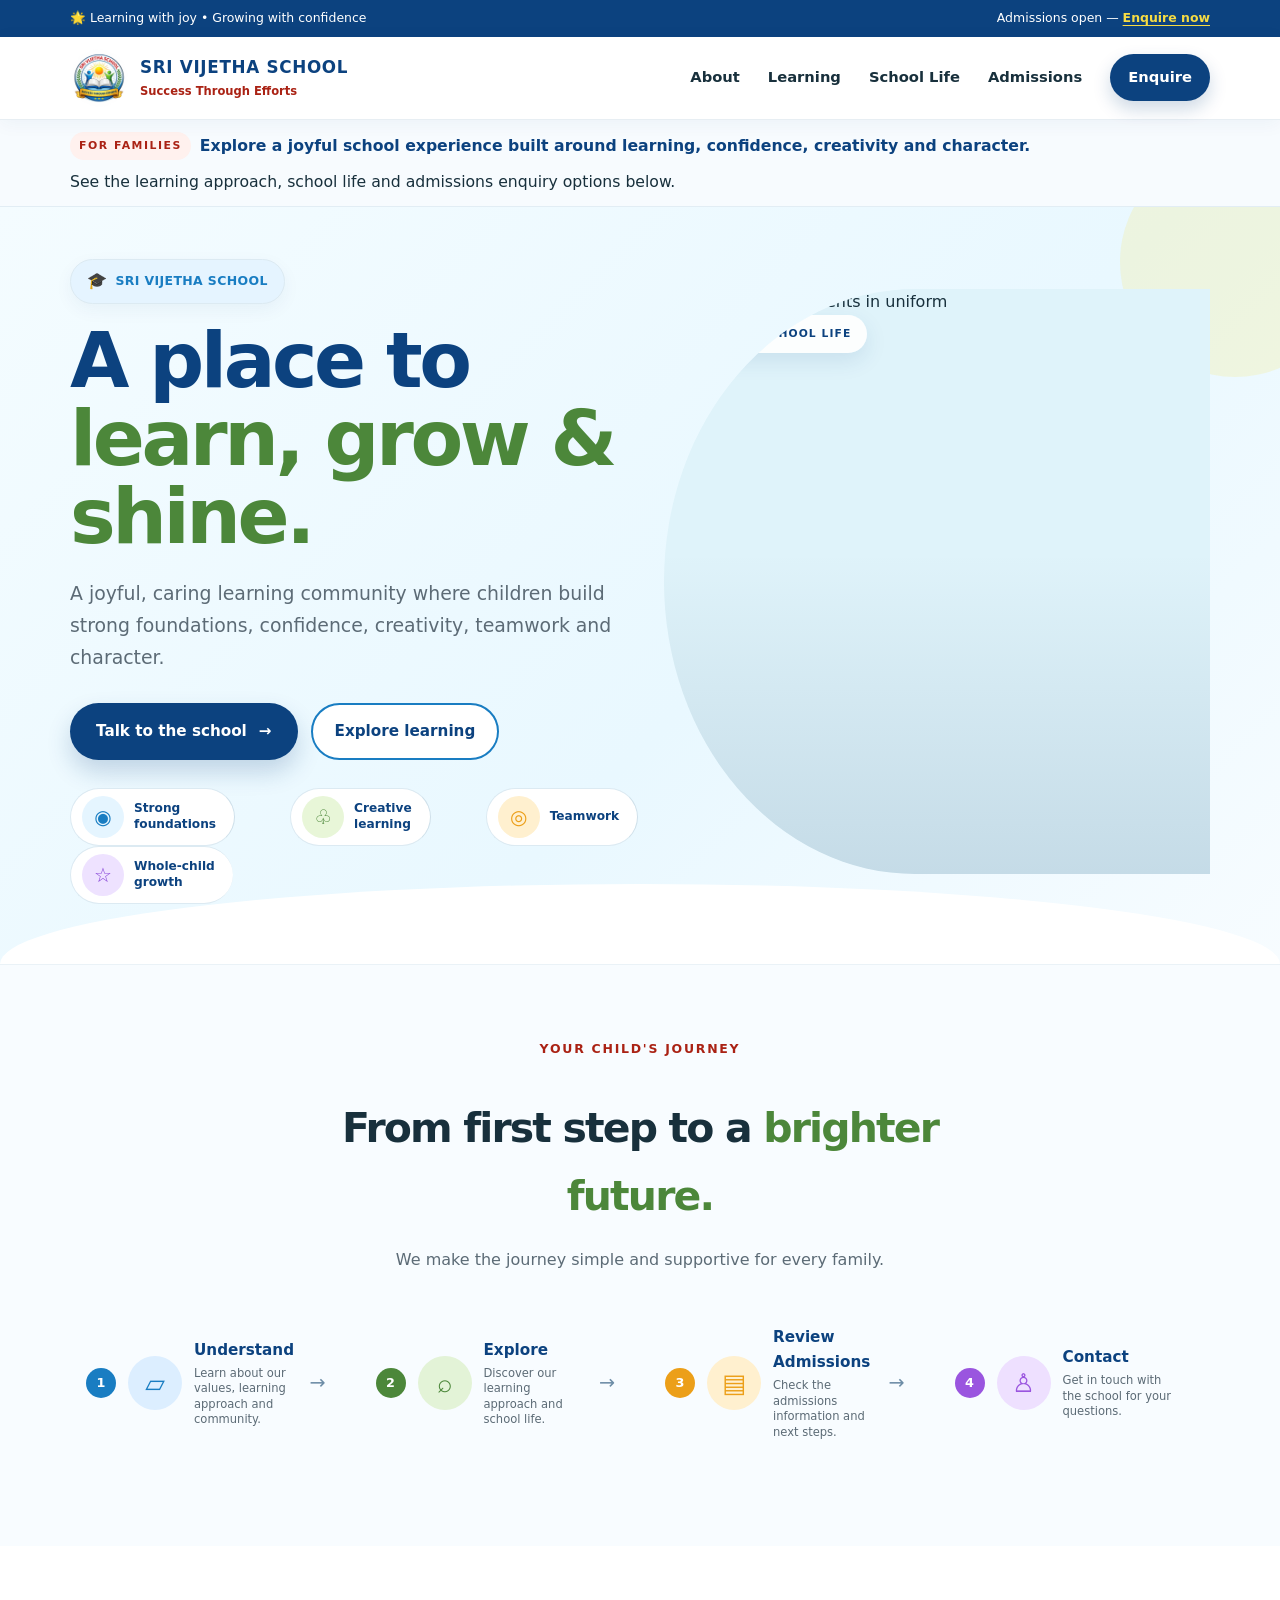
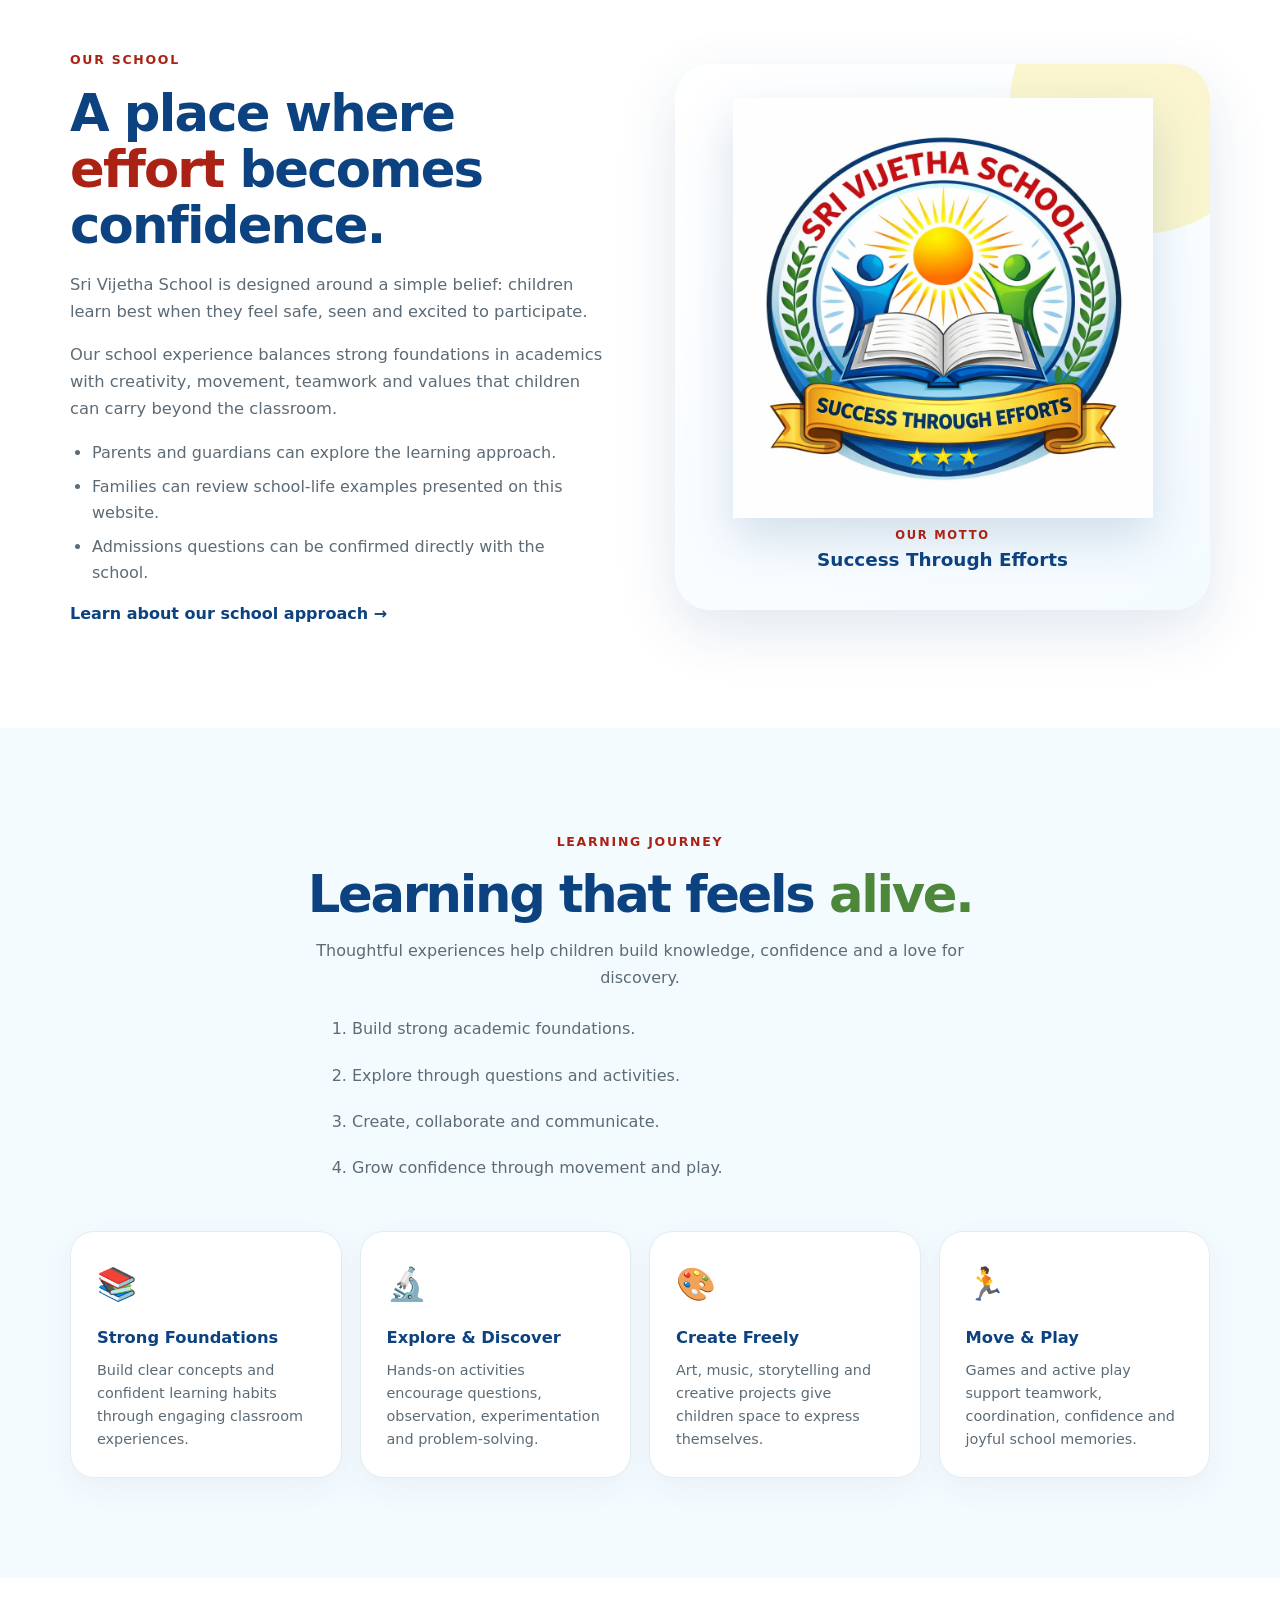
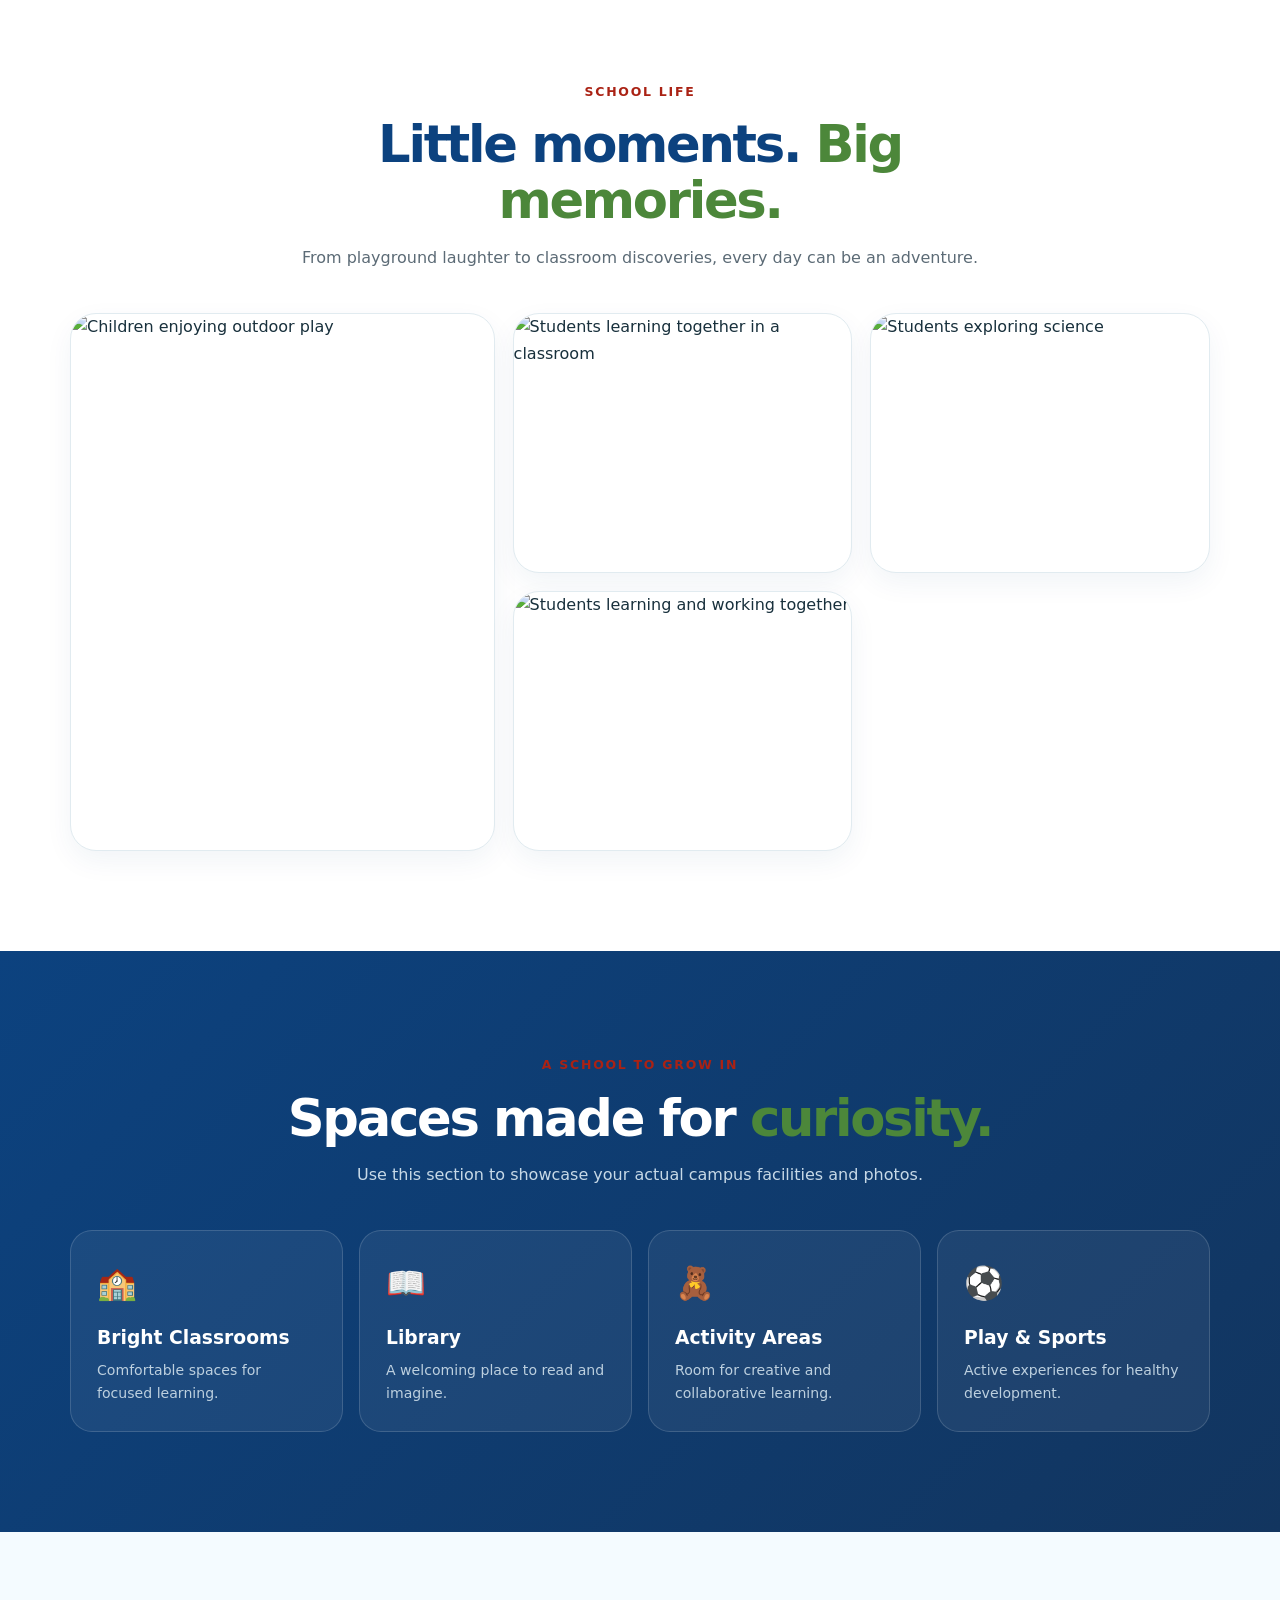
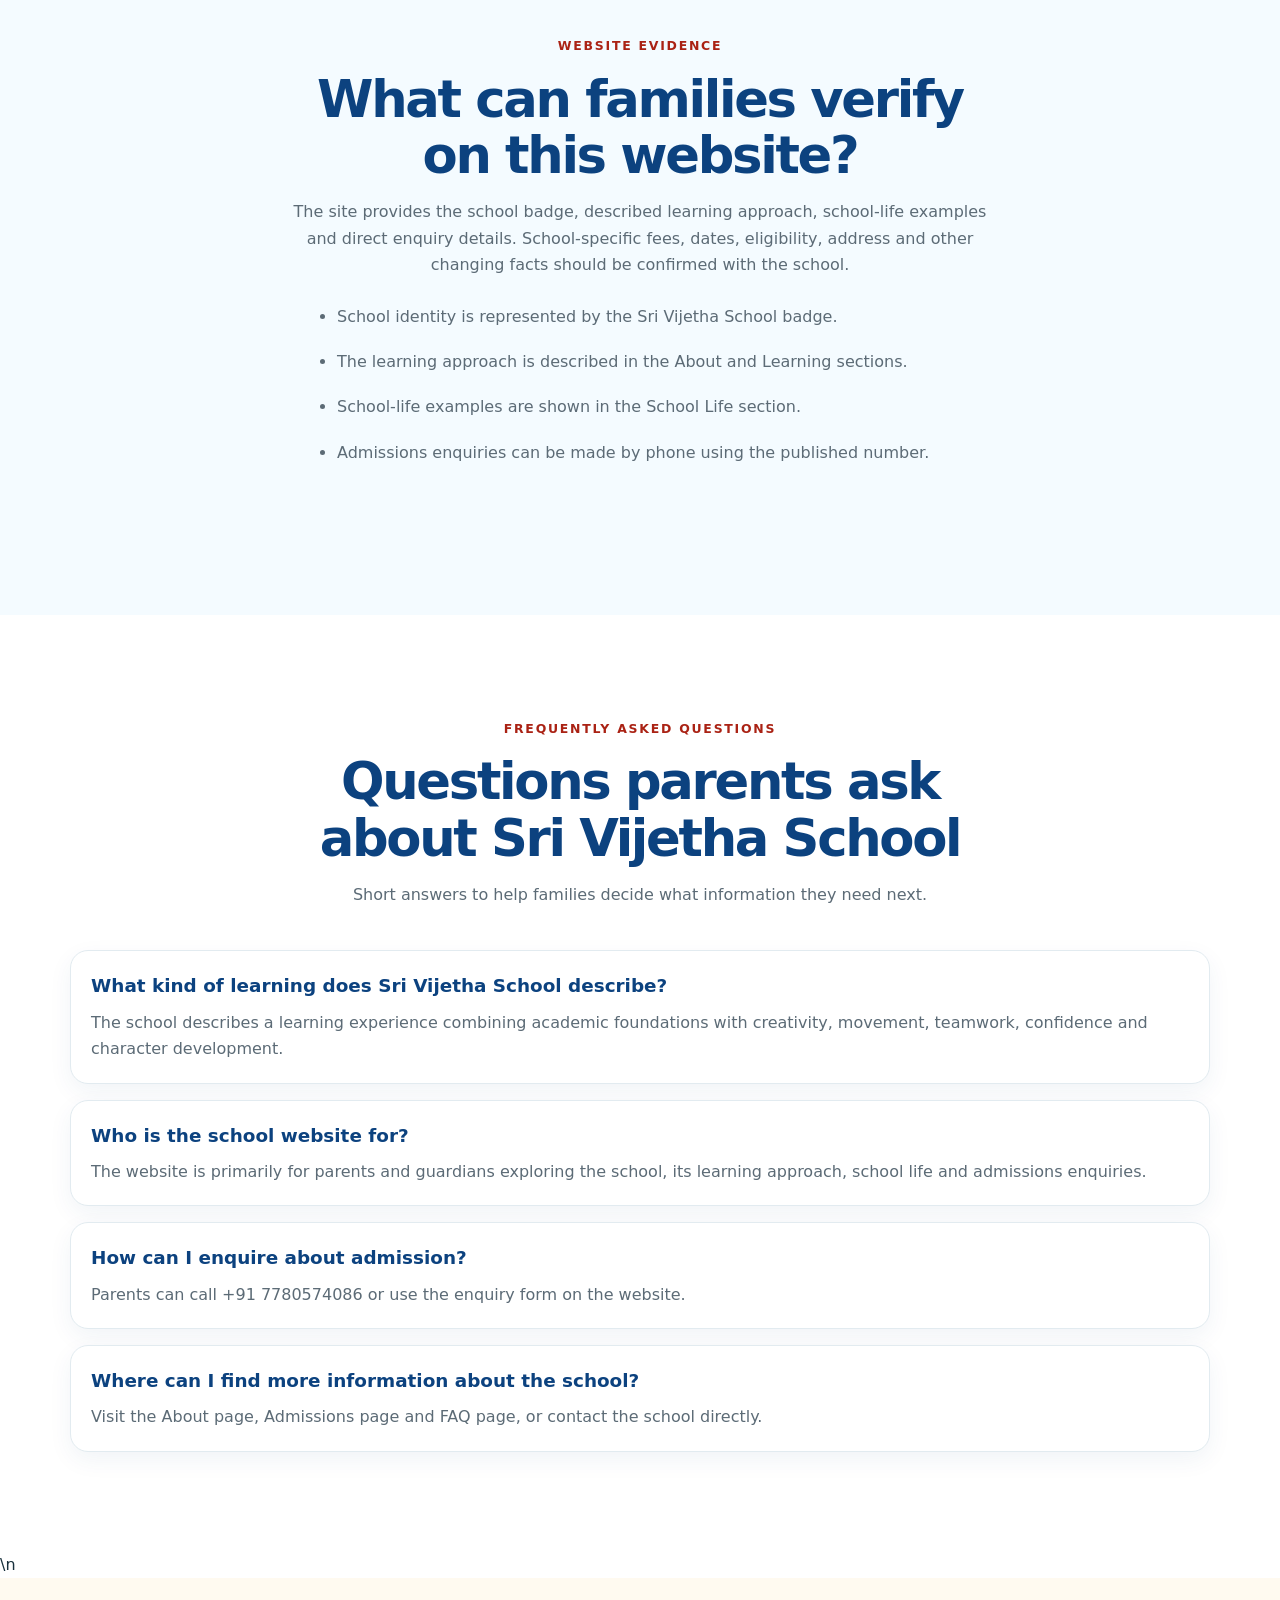
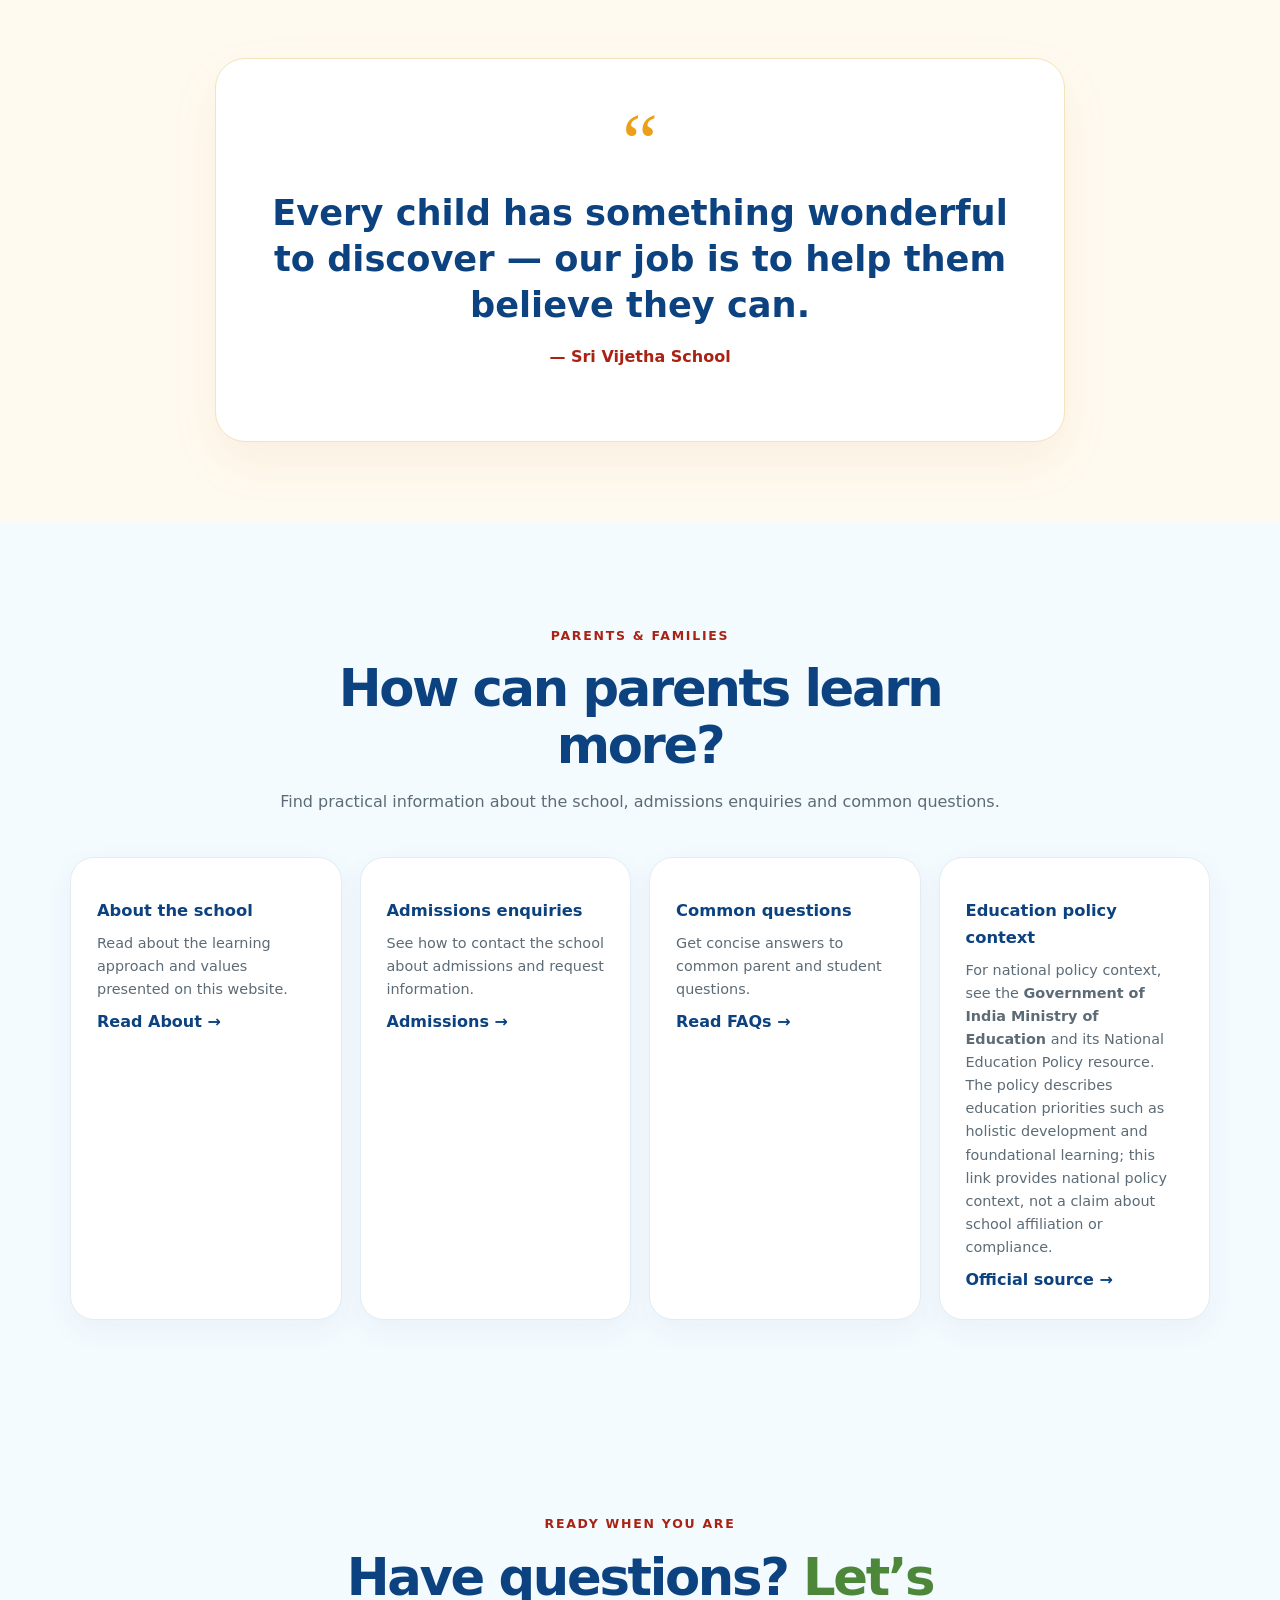
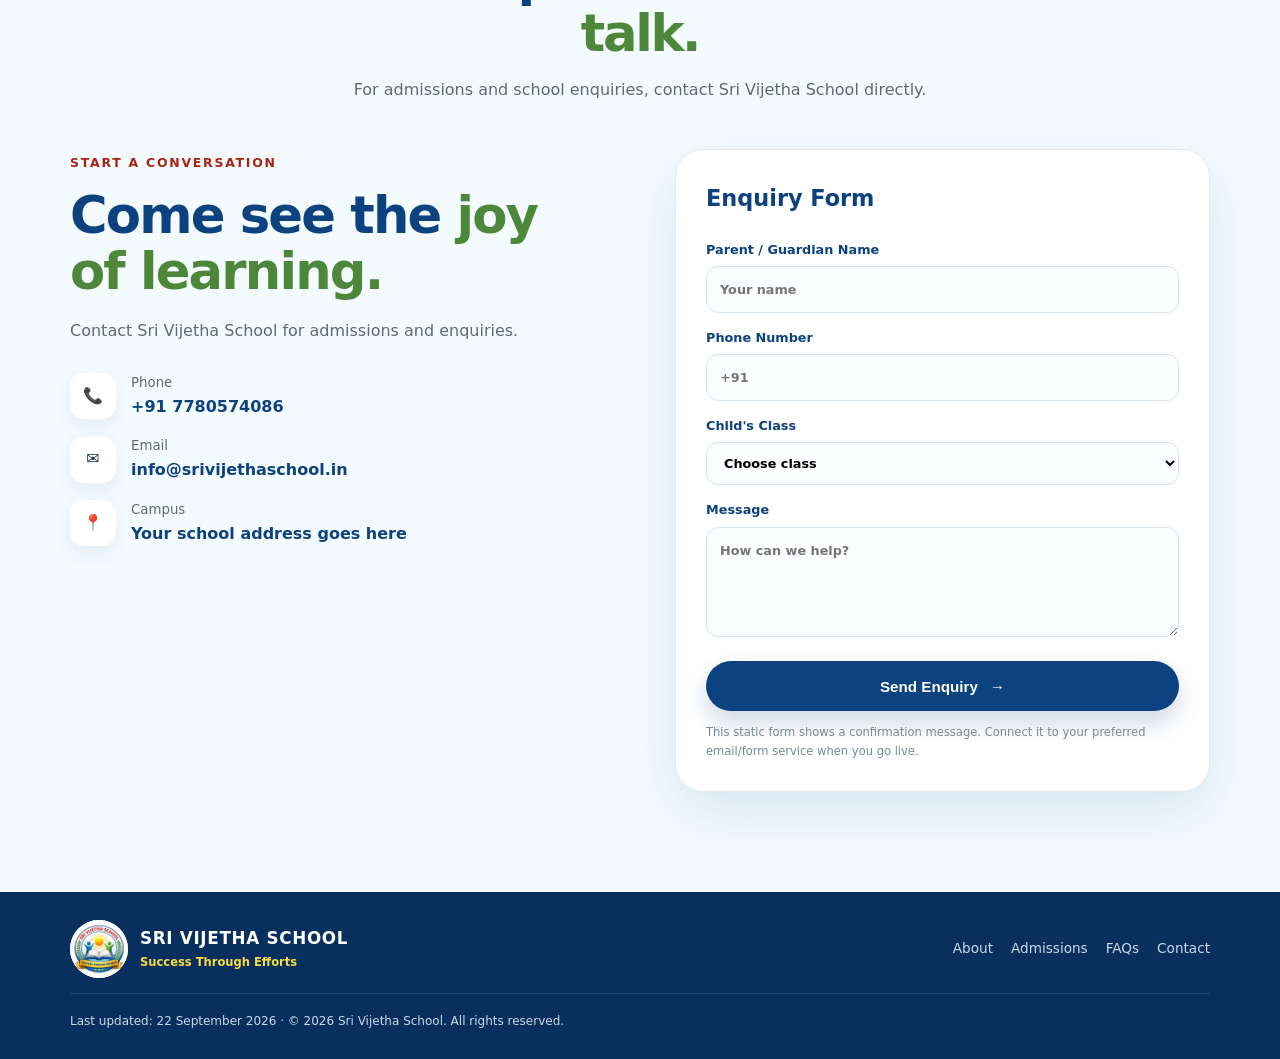
==== index.html @ faec0e06 "Replace generic stats with child journey section" ====
<!doctype html>
<html lang="en">
<head>
  <meta charset="utf-8">
  <meta name="viewport" content="width=device-width, initial-scale=1">
  <meta name="description" content="Sri Vijetha School offers joyful, caring and future-ready school education focused on learning, confidence, creativity and holistic child development.">
  <link rel="canonical" href="https://www.srivijethaschool.com/">
  <meta property="og:type" content="website">
  <meta property="og:title" content="Sri Vijetha School | School Education & Admissions">
  <meta property="og:description" content="Discover Sri Vijetha School, a learning community focused on academics, creativity, confidence, character and joyful school life.">
  <meta property="og:url" content="https://www.srivijethaschool.com/">
  <meta property="og:image" content="https://www.srivijethaschool.com/school-badge.jpg">
  <meta name="twitter:card" content="summary_large_image">
  <meta name="twitter:title" content="Sri Vijetha School | School Education & Admissions">
  <meta name="twitter:description" content="A joyful learning community focused on knowledge, confidence, creativity and holistic development.">
  <meta name="twitter:image" content="https://www.srivijethaschool.com/school-badge.jpg">
  <meta name="theme-color" content="#0c427f">
  <title>Sri Vijetha School | School Education & Admissions</title>
  <link rel="icon" href="school-badge.jpg">
  <link rel="stylesheet" href="style.css">
  <script type="application/ld+json">{"@context":"https://schema.org","@graph":[{"@type":"Organization","@id":"https://www.srivijethaschool.com/#organization","name":"Sri Vijetha School","url":"https://www.srivijethaschool.com/","logo":"https://www.srivijethaschool.com/school-badge.jpg","telephone":"+91 7780574086"},{"@type":"WebPage","@id":"https://www.srivijethaschool.com/#webpage","url":"https://www.srivijethaschool.com/","name":"Sri Vijetha School | School Education & Admissions","description":"Sri Vijetha School offers joyful, caring and future-ready school education focused on learning, confidence, creativity and holistic child development.","isPartOf":{"@id":"https://www.srivijethaschool.com/#website"},"about":{"@id":"https://www.srivijethaschool.com/#organization"},"publisher":{"@id":"https://www.srivijethaschool.com/#organization"}},{"@type":"WebSite","@id":"https://www.srivijethaschool.com/#website","url":"https://www.srivijethaschool.com/","name":"Sri Vijetha School","publisher":{"@id":"https://www.srivijethaschool.com/#organization"}},{"@type":"BreadcrumbList","itemListElement":[{"@type":"ListItem","position":1,"name":"Home","item":"https://www.srivijethaschool.com/"}]},{"@type":"FAQPage","mainEntity":[{"@type":"Question","name":"What kind of learning does Sri Vijetha School describe?","acceptedAnswer":{"@type":"Answer","text":"The school describes a learning experience combining academic foundations with creativity, movement, teamwork, confidence and character development."}},{"@type":"Question","name":"Who is the school website for?","acceptedAnswer":{"@type":"Answer","text":"The website is primarily for parents and guardians exploring the school, its learning approach, school life and admissions enquiries."}},{"@type":"Question","name":"How can I enquire about admission?","acceptedAnswer":{"@type":"Answer","text":"Parents can call +91 7780574086 or use the enquiry form on the website."}},{"@type":"Question","name":"Where can I find more information about the school?","acceptedAnswer":{"@type":"Answer","text":"Visit the About, Admissions and FAQ pages, or contact the school directly."}}]}]}</script>
</head>
<body>
  <div class="topbar">
    <div class="container topbar-inner">
      <span>🌟 Learning with joy • Growing with confidence</span>
      <span class="topbar-right">Admissions open — <a href="#contact">Enquire now</a></span>
    </div>
  </div>

  <header class="site-header">
    <div class="container nav-wrap">
      <a class="brand" href="/" aria-label="Sri Vijetha School home">
        <img src="school-badge.jpg" alt="Sri Vijetha School badge">
        <div>
          <strong>Sri Vijetha School</strong>
          <small>Success Through Efforts</small>
        </div>
      </a>
      <button class="menu-toggle" aria-label="Open menu" aria-expanded="false">☰</button>
      <nav class="nav" aria-label="Main navigation">
        <a href="#about">About</a>
        <a href="#learning">Learning</a>
        <a href="#life">School Life</a>
        <a href="admissions.html">Admissions</a>
        <a href="#contact" class="nav-cta">Enquire</a>
      </nav>
    </div>
  </header>

  <main id="home">
    <section class="answer-summary"><div class="container"><span class="summary-label">FOR FAMILIES</span><strong>Explore a joyful school experience built around learning, confidence, creativity and character.</strong><span> See the learning approach, school life and admissions enquiry options below.</span></div></section>
    <section class="hero">
      <div class="hero-sun"></div>
      <div class="container hero-grid">
        <div class="hero-copy reveal">
          <div class="eyebrow hero-eyebrow"><span>🎓</span> SRI VIJETHA SCHOOL</div>
          <h1>A place to <span>learn, grow & shine.</span></h1>
          <p class="hero-lead">A joyful, caring learning community where children build strong foundations, confidence, creativity, teamwork and character.</p>
          <div class="hero-actions">
            <a class="btn btn-primary" href="#contact">Talk to the school <span>→</span></a>
            <a class="btn btn-ghost" href="#learning">Explore learning</a>
          </div>
          <div class="hero-points hero-points-visual">
            <span><b>◉</b><small>Strong<br>foundations</small></span>
            <span><b>♧</b><small>Creative<br>learning</small></span>
            <span><b>◎</b><small>Teamwork</small></span>
            <span><b>☆</b><small>Whole-child<br>growth</small></span>
          </div>
        </div>
        <div class="hero-art photo-hero reveal delay-1" aria-label="Indian school students in uniform at school">
          <div class="hero-art-label">JOYFUL SCHOOL LIFE</div>
          <img class="hero-student-photo" src="https://upload.wikimedia.org/wikipedia/commons/1/13/Indian_school_boys_and_girl.jpg" alt="Indian school students in uniform">
          <div class="photo-overlay"></div>
          <div class="photo-caption"><strong>Learning together</strong><small>School life • Friendship • Confidence</small></div>
          <small class="hero-photo-credit">Photo: Seriousprof / Wikimedia Commons · CC BY-SA 4.0</small>
        </div>
      </div><div class="wave"></div>
    </section>

    <section class="journey-section"><div class="container">
      <div class="section-heading journey-heading"><span class="section-kicker">YOUR CHILD'S JOURNEY</span><h2>From first step to a <span>brighter future.</span></h2><p>We make the journey simple and supportive for every family.</p></div>
      <div class="journey-grid">
        <a class="journey-step" href="#about"><b>1</b><span class="journey-icon">▱</span><div><strong>Understand</strong><small>Learn about our values, learning approach and community.</small></div><span class="journey-arrow">→</span></a>
        <a class="journey-step" href="#learning"><b>2</b><span class="journey-icon">⌕</span><div><strong>Explore</strong><small>Discover our learning approach and school life.</small></div><span class="journey-arrow">→</span></a>
        <a class="journey-step" href="admissions.html"><b>3</b><span class="journey-icon">▤</span><div><strong>Review Admissions</strong><small>Check the admissions information and next steps.</small></div><span class="journey-arrow">→</span></a>
        <a class="journey-step" href="#contact"><b>4</b><span class="journey-icon">♙</span><div><strong>Contact</strong><small>Get in touch with the school for your questions.</small></div></a>
      </div>
    </div></section>

    <section id="about" class="section"><div class="container two-col">
      <div class="section-copy reveal"><span class="section-kicker">OUR SCHOOL</span><h2>A place where <em>effort</em> becomes confidence.</h2>
        <p>Sri Vijetha School is designed around a simple belief: children learn best when they feel safe, seen and excited to participate.</p>
        <p>Our school experience balances strong foundations in academics with creativity, movement, teamwork and values that children can carry beyond the classroom.</p><ul class="content-list"><li>Parents and guardians can explore the learning approach.</li><li>Families can review school-life examples presented on this website.</li><li>Admissions questions can be confirmed directly with the school.</li></ul>
        <a class="text-link" href="about.html">Learn about our school approach →</a>
      </div>
      <div class="badge-card reveal delay-1"><div class="badge-glow"></div><img src="school-badge.jpg" alt="Sri Vijetha School official badge"><div class="badge-caption"><span>Our motto</span><strong>Success Through Efforts</strong></div></div>
    </div></section>

    <section id="learning" class="section section-soft"><div class="container">
      <div class="section-heading reveal"><span class="section-kicker">LEARNING JOURNEY</span><h2>Learning that feels <span>alive.</span></h2><p>Thoughtful experiences help children build knowledge, confidence and a love for discovery.</p><ol class="steps"><li>Build strong academic foundations.</li><li>Explore through questions and activities.</li><li>Create, collaborate and communicate.</li><li>Grow confidence through movement and play.</li></ol></div>
      <div class="cards four">
        <article class="feature-card reveal"><div class="icon">📚</div><h3>Strong Foundations</h3><p>Build clear concepts and confident learning habits through engaging classroom experiences.</p></article>
        <article class="feature-card reveal delay-1"><div class="icon">🔬</div><h3>Explore & Discover</h3><p>Hands-on activities encourage questions, observation, experimentation and problem-solving.</p></article>
        <article class="feature-card reveal delay-2"><div class="icon">🎨</div><h3>Create Freely</h3><p>Art, music, storytelling and creative projects give children space to express themselves.</p></article>
        <article class="feature-card reveal delay-3"><div class="icon">🏃</div><h3>Move & Play</h3><p>Games and active play support teamwork, coordination, confidence and joyful school memories.</p></article>
      </div>
    </div></section>

    <section id="life" class="section"><div class="container">
      <div class="section-heading reveal"><span class="section-kicker">SCHOOL LIFE</span><h2>Little moments. <span>Big memories.</span></h2><p>From playground laughter to classroom discoveries, every day can be an adventure.</p></div>
      <div class="life-grid">
        <div class="life-card life-tall reveal"><img class="life-photo" src="https://images.unsplash.com/photo-1503454537195-1dcabb73ffb9?auto=format&fit=crop&w=1200&q=85" alt="Children enjoying outdoor play"><div><b>Happy playtime</b><small>Friendship • Movement • Fun</small></div></div>
        <div class="life-card reveal delay-1"><img class="life-photo" src="https://images.unsplash.com/photo-1509062522246-3755977927d7?auto=format&fit=crop&w=900&q=85" alt="Students learning together in a classroom"><div><b>Creative classrooms</b><small>Learning • Creativity • Imagination</small></div></div>
        <div class="life-card reveal delay-2"><img class="life-photo" src="https://images.unsplash.com/photo-1532094349884-543bc11b234d?auto=format&fit=crop&w=900&q=85" alt="Students exploring science"><div><b>Curious minds</b><small>Explore • Question • Discover</small></div></div>
        <div class="life-card reveal delay-3"><img class="life-photo" src="https://images.unsplash.com/photo-1529390079861-591de354faf5?auto=format&fit=crop&w=900&q=85" alt="Students learning and working together"><div><b>Growing together</b><small>Teamwork • Kindness • Confidence</small></div></div>
      </div>
    </div></section>

    <section id="facilities" class="section section-navy"><div class="container">
      <div class="section-heading light reveal"><span class="section-kicker">A SCHOOL TO GROW IN</span><h2>Spaces made for <span>curiosity.</span></h2><p>Use this section to showcase your actual campus facilities and photos.</p></div>
      <div class="facility-grid">
        <div class="facility"><span>🏫</span><h3>Bright Classrooms</h3><p>Comfortable spaces for focused learning.</p></div>
        <div class="facility"><span>📖</span><h3>Library</h3><p>A welcoming place to read and imagine.</p></div>
        <div class="facility"><span>🧸</span><h3>Activity Areas</h3><p>Room for creative and collaborative learning.</p></div>
        <div class="facility"><span>⚽</span><h3>Play & Sports</h3><p>Active experiences for healthy development.</p></div>
      </div>
    </div></section>

    <section class="section section-soft"><div class="container"><div class="section-heading"><span class="section-kicker">WEBSITE EVIDENCE</span><h2>What can families verify on this website?</h2><p>The site provides the school badge, described learning approach, school-life examples and direct enquiry details. School-specific fees, dates, eligibility, address and other changing facts should be confirmed with the school.</p><ul class="evidence-list"><li>School identity is represented by the Sri Vijetha School badge.</li><li>The learning approach is described in the About and Learning sections.</li><li>School-life examples are shown in the School Life section.</li><li>Admissions enquiries can be made by phone using the published number.</li></ul></div></div></section>

    <section id="faq" class="section"><div class="container"><div class="section-heading"><span class="section-kicker">FREQUENTLY ASKED QUESTIONS</span><h2>Questions parents ask about Sri Vijetha School</h2><p>Short answers to help families decide what information they need next.</p></div><div class="faq-list"><article><h3>What kind of learning does Sri Vijetha School describe?</h3><p>The school describes a learning experience combining academic foundations with creativity, movement, teamwork, confidence and character development.</p></article><article><h3>Who is the school website for?</h3><p>The website is primarily for parents and guardians exploring the school, its learning approach, school life and admissions enquiries.</p></article><article><h3>How can I enquire about admission?</h3><p>Parents can call <a href="tel:+917780574086">+91 7780574086</a> or use the enquiry form on the website.</p></article><article><h3>Where can I find more information about the school?</h3><p>Visit the <a href="about.html">About page</a>, <a href="admissions.html">Admissions page</a> and <a href="faq.html">FAQ page</a>, or contact the school directly.</p></article></div></div></section>\n    <section class="section quote-section"><div class="container quote-card reveal"><div class="quote-mark">“</div><blockquote>Every child has something wonderful to discover — our job is to help them believe they can.</blockquote><p>— Sri Vijetha School</p></div></section>

    <section class="section section-soft"><div class="container"><div class="section-heading"><span class="section-kicker">PARENTS & FAMILIES</span><h2>How can parents learn more?</h2><p>Find practical information about the school, admissions enquiries and common questions.</p></div><div class="cards four"><article class="feature-card"><h3>About the school</h3><p>Read about the learning approach and values presented on this website.</p><a class="text-link" href="about.html">Read About →</a></article><article class="feature-card"><h3>Admissions enquiries</h3><p>See how to contact the school about admissions and request information.</p><a class="text-link" href="admissions.html">Admissions →</a></article><article class="feature-card"><h3>Common questions</h3><p>Get concise answers to common parent and student questions.</p><a class="text-link" href="faq.html">Read FAQs →</a></article><article class="feature-card"><h3>Education policy context</h3><p>For national policy context, see the <strong>Government of India Ministry of Education</strong> and its National Education Policy resource. The policy describes education priorities such as holistic development and foundational learning; this link provides national policy context, not a claim about school affiliation or compliance.</p><a class="text-link" href="https://www.education.gov.in/national-education-policy" rel="noopener noreferrer">Official source →</a></article></div></div></section>

    <section id="contact" class="section contact-section"><div class="container"><div class="section-heading contact-heading"><span class="section-kicker">READY WHEN YOU ARE</span><h2>Have questions? <span>Let’s talk.</span></h2><p>For admissions and school enquiries, contact Sri Vijetha School directly.</p></div></div><div class="container contact-grid">
      <div class="contact-copy reveal"><span class="section-kicker">START A CONVERSATION</span><h2>Come see the <span>joy of learning.</span></h2>
        <p>Contact Sri Vijetha School for admissions and enquiries.</p>
        <div class="contact-list">
          <div><span>📞</span><div><small>Phone</small><b><a href="tel:+917780574086">+91 7780574086</a></b></div></div>
          <div><span>✉️</span><div><small>Email</small><b>info@srivijethaschool.in</b></div></div>
          <div><span>📍</span><div><small>Campus</small><b>Your school address goes here</b></div></div>
        </div>
      </div>
      <form class="enquiry-form" onsubmit="return submitEnquiry(event)" aria-label="School enquiry form">
        <h3>Enquiry Form</h3>
        <label>Parent / Guardian Name<input required name="name" placeholder="Your name"></label>
        <label>Phone Number<input required name="phone" type="tel" placeholder="+91"></label>
        <label>Child's Class<select name="class"><option>Choose class</option><option>Pre-Primary</option><option>Primary</option><option>Middle School</option><option>High School</option></select></label>
        <label>Message<textarea name="message" rows="4" placeholder="How can we help?"></textarea></label>
        <button class="btn btn-primary" type="submit">Send Enquiry <span>→</span></button>
        <p class="form-note" id="form-note">This static form shows a confirmation message. Connect it to your preferred email/form service when you go live.</p>
      </form>
    </div></section>
  </main>

  <footer><div class="container footer-grid">
    <div class="brand footer-brand"><img src="school-badge.jpg" alt=""><div><strong>Sri Vijetha School</strong><small>Success Through Efforts</small></div></div>
    <div class="footer-links"><a href="about.html">About</a><a href="admissions.html">Admissions</a><a href="faq.html">FAQs</a><a href="#contact">Contact</a></div>
    <p>Last updated: 22 September 2026 · © <span id="year"></span> Sri Vijetha School. All rights reserved.</p>
  </div></footer>
  <script src="script.js"></script>
</body>
</html>
---- style.css ----
:root{
  --blue:#0c427f; --blue2:#197dc2; --deep:#18303c; --red:#aa2214;
  --green:#4c873a; --yellow:#f7dc43; --gold:#ec9f19; --cream:#fffaf0;
  --sky:#eaf8ff; --white:#fff; --muted:#5c6b76; --shadow:0 20px 60px rgba(12,66,127,.12);
  --radius:26px;
}
*{box-sizing:border-box}html{scroll-behavior:smooth}body{margin:0;font-family:Inter,ui-sans-serif,system-ui,-apple-system,BlinkMacSystemFont,"Segoe UI",sans-serif;color:var(--deep);background:#fff;line-height:1.65}a{color:inherit;text-decoration:none}.container{width:min(1140px,92%);margin:auto}
.topbar{background:var(--blue);color:#fff;font-size:.82rem}.topbar-inner{display:flex;justify-content:space-between;padding:8px 0}.topbar a{color:var(--yellow);font-weight:800}
.site-header{position:sticky;top:0;z-index:20;background:rgba(255,255,255,.94);backdrop-filter:blur(12px);border-bottom:1px solid #e7eef3}.nav-wrap{display:flex;align-items:center;justify-content:space-between;min-height:82px}.brand{display:flex;align-items:center;gap:12px}.brand img{width:58px;height:58px;object-fit:contain;border-radius:50%;background:#fff}.brand strong{display:block;font-size:1.05rem;color:var(--blue);text-transform:uppercase;letter-spacing:.04em}.brand small{display:block;color:var(--red);font-weight:800;font-size:.72rem}.nav{display:flex;align-items:center;gap:28px;font-weight:700;font-size:.92rem}.nav a:hover{color:var(--blue2)}.nav-cta{background:var(--blue);color:#fff!important;padding:11px 18px;border-radius:999px;box-shadow:0 8px 18px rgba(12,66,127,.2)}.menu-toggle{display:none;border:0;background:transparent;font-size:1.8rem;color:var(--blue)}
.hero{position:relative;overflow:hidden;background:linear-gradient(180deg,#f7fdff 0%,#e8f7ff 80%,#fff 100%);padding:74px 0 0}.hero-grid{display:grid;grid-template-columns:1fr 1fr;gap:40px;align-items:center;min-height:590px}.eyebrow,.section-kicker{font-size:.78rem;font-weight:900;letter-spacing:.14em;color:var(--red)}h1{font-size:clamp(2.65rem,5vw,4.8rem);line-height:1.02;margin:14px 0 20px;letter-spacing:-.045em;color:var(--blue)}h1 span,h2 span{color:var(--green)}.hero-copy>p{font-size:1.1rem;max-width:580px;color:var(--muted)}.hero-actions{display:flex;gap:13px;flex-wrap:wrap;margin:28px 0}.btn{display:inline-flex;align-items:center;justify-content:center;gap:12px;border:0;padding:14px 22px;border-radius:999px;font-weight:900;cursor:pointer;font-size:.95rem}.btn-primary{background:var(--gold);color:#163448;box-shadow:0 12px 24px rgba(236,159,25,.25)}.btn-primary:hover{transform:translateY(-2px)}.btn-ghost{border:2px solid #bcd3e1;color:var(--blue);background:#fff}.hero-points{display:flex;gap:18px;flex-wrap:wrap;font-size:.82rem;font-weight:800;color:var(--blue)}.hero-points span{display:inline-flex;gap:5px}
.hero-art{position:relative;height:540px;border-radius:42px;background:linear-gradient(180deg,#bcecff 0%,#eafff5 62%,#77b955 62%,#4d873a 100%);box-shadow:var(--shadow);overflow:hidden}.hero-sun{position:absolute;width:230px;height:230px;border-radius:50%;background:rgba(247,220,67,.16);right:-70px;top:-60px}.cloud{position:absolute;background:#fff;border-radius:999px;opacity:.9}.cloud:before,.cloud:after{content:"";position:absolute;background:#fff;border-radius:50%}.cloud-a{width:110px;height:28px;left:30px;top:60px}.cloud-a:before{width:44px;height:44px;left:15px;top:-20px}.cloud-a:after{width:52px;height:52px;right:12px;top:-28px}.cloud-b{width:95px;height:24px;right:25px;top:130px}.cloud-b:before{width:40px;height:40px;left:12px;top:-20px}.cloud-b:after{width:44px;height:44px;right:8px;top:-25px}.school-building{position:absolute;left:18%;right:18%;bottom:120px;height:230px}.school-roof{height:0;border-left:190px solid transparent;border-right:190px solid transparent;border-bottom:80px solid var(--red);filter:drop-shadow(0 8px 0 rgba(12,66,127,.12))}.school-front{height:150px;background:#fff7df;border:6px solid #d88a1a;border-top:0;border-radius:0 0 18px 18px;position:relative;padding:16px}.school-sign{background:var(--blue);color:#fff;text-align:center;padding:8px;border-radius:9px;font-weight:1000;font-size:.85rem;letter-spacing:.12em}.windows{display:flex;gap:18px;justify-content:center;margin-top:20px}.windows i{width:42px;height:48px;background:#9eddf5;border:5px solid var(--blue);border-radius:7px}.door{position:absolute;bottom:0;left:calc(50% - 26px);width:52px;height:75px;background:var(--blue);border-radius:22px 22px 0 0}.grass{position:absolute;bottom:0;left:0;right:0;height:105px;background:repeating-linear-gradient(80deg,transparent 0 14px,rgba(255,255,255,.08) 15px 17px)}
.tree{position:absolute;bottom:92px;width:72px;height:120px}.tree:before{content:"";position:absolute;bottom:0;left:31px;width:13px;height:60px;background:#754b2c;border-radius:8px}.tree:after{content:"";position:absolute;left:4px;top:0;width:65px;height:70px;border-radius:50%;background:var(--green);box-shadow:25px 18px 0 #65a747,-14px 20px 0 #397b3d}.tree-a{left:5%}.tree-b{right:5%;transform:scale(.9)}
.kid{position:absolute;bottom:76px;width:80px;height:170px;animation:bob 2.7s ease-in-out infinite}.kid .head{position:absolute;left:23px;top:0;width:44px;height:44px;border-radius:50%;background:#b96d45;border:3px solid rgba(0,0,0,.08)}.kid .body{position:absolute;left:17px;top:43px;width:56px;height:72px;border-radius:22px 22px 14px 14px}.kid .arm{position:absolute;top:49px;width:15px;height:64px;border-radius:12px;background:#b96d45;transform-origin:top}.kid .a1{left:7px;transform:rotate(34deg)}.kid .a2{right:7px;transform:rotate(-50deg)}.kid .leg{position:absolute;top:106px;width:15px;height:64px;background:#244b70;border-radius:10px}.kid .l1{left:23px;transform:rotate(8deg)}.kid .l2{right:23px;transform:rotate(-8deg)}.kid-blue{left:24%;animation-delay:.2s}.kid-blue .body{background:#197dc2}.kid-green{left:48%;animation-delay:.8s}.kid-green .body{background:#55a938}.kid-yellow{right:17%;animation-delay:1.3s}.kid-yellow .body{background:#f0aa1d}.ball{position:absolute;bottom:90px;left:44%;font-size:2.1rem;animation:ball 4s ease-in-out infinite}
.wave{height:80px;background:#fff;border-radius:50% 50% 0 0/100% 100% 0 0;margin-top:-20px;position:relative;z-index:2}
.trust-strip{background:#fff;border-bottom:1px solid #e8eef2}.stats{display:grid;grid-template-columns:repeat(4,1fr);padding:26px 0}.stats div{display:flex;flex-direction:column;align-items:center;text-align:center;border-right:1px solid #e2e9ee}.stats div:last-child{border:0}.stats strong{font-size:2rem;color:var(--blue);line-height:1}.stats span{font-size:.78rem;color:var(--muted);font-weight:800;margin-top:6px}
.section{padding:100px 0}.section-soft{background:#f4fbff}.section-navy{background:linear-gradient(135deg,#0c427f,#12355f);color:#fff}.two-col{display:grid;grid-template-columns:1fr 1fr;gap:70px;align-items:center}.section h2{font-size:clamp(2.2rem,4vw,3.4rem);line-height:1.1;margin:12px 0 18px;color:var(--blue);letter-spacing:-.035em}.section-copy p{color:var(--muted);font-size:1.02rem}.section-copy em{color:var(--red);font-style:normal}.text-link{color:var(--blue);font-weight:900;display:inline-block;margin-top:8px}.badge-card{position:relative;background:linear-gradient(145deg,#fff,#f4fbff);border-radius:36px;padding:34px;box-shadow:var(--shadow);text-align:center;overflow:hidden}.badge-card img{position:relative;z-index:2;width:min(100%,420px);display:block;margin:auto;filter:drop-shadow(0 20px 24px rgba(12,66,127,.16))}.badge-glow{position:absolute;width:260px;height:260px;border-radius:50%;background:rgba(247,220,67,.26);top:-90px;right:-60px}.badge-caption{position:relative;z-index:2;margin-top:8px}.badge-caption span{display:block;font-size:.72rem;text-transform:uppercase;letter-spacing:.15em;color:var(--red);font-weight:900}.badge-caption strong{font-size:1.15rem;color:var(--blue)}
.section-heading{text-align:center;max-width:720px;margin:0 auto 42px}.section-heading h2{margin-bottom:12px}.section-heading p{color:var(--muted)}.cards{display:grid;gap:18px}.cards.four{grid-template-columns:repeat(4,1fr)}.feature-card{background:#fff;border:1px solid #e2edf3;border-radius:24px;padding:26px;box-shadow:0 10px 30px rgba(12,66,127,.05);transition:.25s}.feature-card:hover{transform:translateY(-7px);box-shadow:var(--shadow)}.feature-card .icon{font-size:2rem}.feature-card h3{margin:14px 0 7px;color:var(--blue)}.feature-card p{margin:0;color:var(--muted);font-size:.9rem}
.life-grid{display:grid;grid-template-columns:1.25fr 1fr 1fr;grid-template-rows:260px 260px;gap:18px}.life-card{background:#fff;border:1px solid #e1ebf0;border-radius:26px;overflow:hidden;box-shadow:0 10px 28px rgba(12,66,127,.06);transition:.25s}.life-card:hover{transform:translateY(-5px)}.life-tall{grid-row:span 2}.life-illustration{height:185px;position:relative;overflow:hidden;display:flex;align-items:center;justify-content:center;font-size:3rem}.life-tall .life-illustration{height:405px}.life-photo{width:100%;height:100%;object-fit:cover;display:block;transition:transform .5s ease}.life-card:hover .life-photo{transform:scale(1.04)}.life-card>div:last-child{padding:15px 18px}.life-card b{display:block;color:var(--blue)}.life-card small{color:var(--muted)}.playground{background:linear-gradient(#bfeeff 0 58%,#76b84c 58%)}.playground .sun{position:absolute;top:20px;right:30px;font-size:3rem;color:#f4bf21}.slide{position:absolute;width:120px;height:18px;background:var(--red);right:18%;bottom:72px;transform:rotate(58deg);border-radius:20px}.swing{position:absolute;width:100px;height:75px;border:5px solid var(--blue);border-bottom:0;bottom:45px;left:15%}.kid-mini{position:absolute;bottom:28px;font-size:4rem}.k1{left:35%}.k2{right:12%}.art-room{background:#fff4cc}.science-room{background:#e5f6ff}.friends{background:#eff8e8;gap:5px}.friends span{font-size:4rem}
.light h2{color:#fff}.light p{color:#c7d9e7}.facility-grid{display:grid;grid-template-columns:repeat(4,1fr);gap:16px}.facility{padding:26px;border:1px solid rgba(255,255,255,.15);border-radius:22px;background:rgba(255,255,255,.06)}.facility span{font-size:2rem}.facility h3{margin:13px 0 5px}.facility p{margin:0;color:#bdd0df;font-size:.88rem}
.quote-section{padding-top:80px;padding-bottom:80px;background:#fffaf0}.quote-card{max-width:850px;text-align:center;background:#fff;border:1px solid #f2e4bd;border-radius:30px;padding:55px 45px;box-shadow:0 20px 50px rgba(180,120,30,.08)}.quote-mark{font-family:Georgia;font-size:5rem;line-height:.7;color:var(--gold)}blockquote{margin:20px 0 12px;font-size:clamp(1.4rem,3vw,2.2rem);line-height:1.3;color:var(--blue);font-weight:800}.quote-card p{color:var(--red);font-weight:900}
.contact-section{background:#f4fbff}.contact-grid{display:grid;grid-template-columns:1fr 1fr;gap:70px;align-items:start}.contact-copy h2{color:var(--blue)}.contact-copy>p{color:var(--muted)}.contact-list{display:grid;gap:15px;margin-top:28px}.contact-list>div{display:flex;align-items:center;gap:15px}.contact-list>div>span{width:46px;height:46px;display:grid;place-items:center;background:#fff;border-radius:14px;box-shadow:0 8px 20px rgba(12,66,127,.08)}.contact-list small{display:block;color:var(--muted)}.contact-list b{color:var(--blue)}.enquiry-form{background:#fff;border:1px solid #dfebf1;border-radius:28px;padding:30px;box-shadow:var(--shadow)}.enquiry-form h3{margin-top:0;color:var(--blue);font-size:1.4rem}.enquiry-form label{display:block;font-size:.8rem;font-weight:900;color:var(--blue);margin-top:14px}.enquiry-form input,.enquiry-form select,.enquiry-form textarea{width:100%;margin-top:6px;border:1px solid #d7e4eb;border-radius:12px;padding:12px 13px;font:inherit;outline:none;background:#fbfdff}.enquiry-form input:focus,.enquiry-form select:focus,.enquiry-form textarea:focus{border-color:var(--blue2);box-shadow:0 0 0 3px rgba(25,125,194,.1)}.enquiry-form button{margin-top:18px;width:100%}.form-note{font-size:.72rem;color:#7a8a94;margin-bottom:0}
footer{background:#082f5d;color:#c7d9e7;padding:28px 0}.footer-grid{display:grid;grid-template-columns:1fr auto;align-items:center;gap:15px}.footer-brand strong{color:#fff}.footer-brand small{color:var(--yellow)}.footer-links{display:flex;gap:22px;font-size:.85rem}.footer-links a:hover{color:#fff}.footer-grid>p{grid-column:1/-1;margin:0;font-size:.75rem;border-top:1px solid rgba(255,255,255,.12);padding-top:18px}
.reveal{opacity:0;transform:translateY(22px);transition:opacity .7s ease,transform .7s ease}.reveal.visible{opacity:1;transform:none}.delay-1{transition-delay:.1s}.delay-2{transition-delay:.2s}.delay-3{transition-delay:.3s}
@keyframes bob{0%,100%{transform:translateY(0) rotate(-1deg)}50%{transform:translateY(-10px) rotate(2deg)}}@keyframes ball{0%,100%{transform:translate(0,0) rotate(0)}50%{transform:translate(40px,-70px) rotate(180deg)}}
@media(max-width:900px){.nav{gap:16px}.hero-grid,.two-col,.contact-grid{grid-template-columns:1fr}.hero{padding-top:45px}.hero-art{height:470px}.cards.four,.facility-grid{grid-template-columns:repeat(2,1fr)}.life-grid{grid-template-columns:1fr 1fr;grid-template-rows:300px 300px}.life-tall{grid-row:span 2}.life-tall .life-illustration{height:245px}.school-building{left:14%;right:14%}.stats{grid-template-columns:repeat(2,1fr);gap:18px}.stats div:nth-child(2){border:0}.contact-grid{gap:35px}}
@media(max-width:680px){.topbar-right{display:none}.nav{display:none;position:absolute;left:4%;right:4%;top:78px;background:#fff;border-radius:18px;padding:16px;box-shadow:var(--shadow);flex-direction:column;align-items:stretch}.nav.open{display:flex}.nav a{padding:9px 12px}.menu-toggle{display:block}.brand img{width:50px;height:50px}.brand strong{font-size:.9rem}.hero-grid{min-height:auto}.hero-art{height:390px}.school-building{bottom:92px;transform:scale(.78);transform-origin:bottom center}.kid{transform:scale(.72);transform-origin:bottom center}.kid-blue{left:15%}.kid-green{left:43%}.kid-yellow{right:8%}.tree{bottom:65px}.grass{height:75px}.cards.four,.facility-grid,.life-grid{grid-template-columns:1fr}.life-grid{grid-template-rows:auto}.life-tall{grid-row:auto}.life-tall .life-illustration{height:240px}.life-illustration{height:160px}.life-photo{height:100%}.stats{grid-template-columns:1fr 1fr}.stats strong{font-size:1.55rem}.section{padding:72px 0}.two-col{gap:35px}.badge-card{padding:18px}.footer-grid{grid-template-columns:1fr}.footer-links{flex-wrap:wrap}.footer-grid>p{grid-column:auto}}

.answer-summary{background:#f7fbfe;border-bottom:1px solid #e2edf4;padding:16px 0;color:var(--deep)}.answer-summary .container{font-size:.98rem}.faq-list{display:grid;gap:16px}.faq-list article{background:#fff;border:1px solid #e2ebf0;border-radius:18px;padding:20px;box-shadow:0 8px 24px rgba(12,66,127,.06)}.faq-list h2,.faq-list h3{margin:0 0 8px;color:var(--blue);font-size:1.15rem}.faq-list p{margin:0;color:var(--muted)}.footer-links{display:flex;gap:18px;flex-wrap:wrap}.footer-links a:hover{color:var(--blue2)}@media(max-width:760px){.nav{gap:12px;font-size:.78rem}.answer-summary{font-size:.9rem}}
.content-list,.steps,.evidence-list{margin:18px 0 0;padding-left:22px;color:var(--muted)}.content-list li,.steps li,.evidence-list li{margin:7px 0}.steps{display:grid;gap:6px;text-align:left;max-width:620px;margin:18px auto 0}.evidence-list{display:grid;gap:5px;text-align:left;margin:18px auto 0;max-width:650px}.section-heading>p{margin-bottom:8px}
/* Parent-first UI/UX refresh */
:root{--focus:#197dc2}
body{background:#fff}
.topbar{font-size:.78rem}.topbar-inner{min-height:34px;align-items:center}.topbar-right a{text-decoration:underline;text-underline-offset:3px}
.site-header{box-shadow:0 3px 18px rgba(12,66,127,.05)}
.nav a{position:relative}.nav a:not(.nav-cta)::after{content:"";position:absolute;left:12px;right:12px;bottom:-8px;height:2px;background:var(--gold);transform:scaleX(0);transition:.2s;transform-origin:center}.nav a:not(.nav-cta):hover::after{transform:scaleX(1)}
.answer-summary{padding:12px 0}.answer-summary .container{display:flex;align-items:center;gap:9px;flex-wrap:wrap}.summary-label{font-size:.68rem;font-weight:900;letter-spacing:.14em;color:var(--red);background:#fff1ee;padding:5px 9px;border-radius:999px}.answer-summary strong{color:var(--blue)}
.hero{padding:52px 0 0}.hero-grid{min-height:610px;gap:64px}.hero-copy{max-width:650px}.eyebrow{display:inline-flex;align-items:center;gap:8px;background:#fff;border:1px solid #dceaf2;padding:7px 12px;border-radius:999px;box-shadow:0 6px 18px rgba(12,66,127,.05)}h1{font-size:clamp(3rem,6vw,5.35rem);max-width:700px;margin-top:18px}.hero-lead{font-size:1.18rem!important;line-height:1.7!important;max-width:620px}.hero-actions{margin:30px 0 20px}.btn{min-height:50px}.btn-primary{padding-left:26px;padding-right:26px}.hero-points{gap:10px}.hero-points span{background:#fff;border:1px solid #dceaf2;padding:7px 11px;border-radius:999px;font-size:.76rem}.hero-note{display:flex;gap:12px;align-items:center;margin-top:24px;max-width:420px;padding:12px 14px;background:rgba(255,255,255,.72);border-left:3px solid var(--gold);border-radius:12px}.hero-note-icon{width:30px;height:30px;border-radius:50%;display:grid;place-items:center;background:#fff4d5;color:var(--blue);font-weight:900}.hero-note strong,.hero-note small{display:block}.hero-note strong{font-size:.8rem;color:var(--blue)}.hero-note small{font-size:.74rem;color:var(--muted);margin-top:2px}
.hero-art{border-radius:38px;min-height:540px}.hero-art-label{position:absolute;z-index:5;top:18px;left:18px;background:rgba(255,255,255,.9);padding:7px 11px;border-radius:999px;color:var(--blue);font-size:.67rem;font-weight:900;letter-spacing:.1em;box-shadow:0 7px 18px rgba(12,66,127,.12)}
.trust-strip{padding:4px 0 12px}.trust-strip .section-heading p{margin:0}.stats{padding:18px 0 26px}.stats strong{font-size:1.65rem}.stats span{max-width:130px}
.section{scroll-margin-top:95px}.section-heading h2{letter-spacing:-.045em}.feature-card{min-height:205px}.feature-card h3{font-size:1.02rem}.feature-card p{line-height:1.6}
.contact-heading{margin-bottom:45px}.contact-heading h2{margin-bottom:10px}.contact-section{padding-top:90px}.contact-list b a{color:var(--blue)}.contact-list b a:hover{text-decoration:underline}
.enquiry-form{position:sticky;top:105px}.enquiry-form input:focus,.enquiry-form select:focus,.enquiry-form textarea:focus{outline:3px solid rgba(25,125,194,.12)}
@media(max-width:900px){.hero-grid{gap:35px;min-height:auto}.hero-copy{max-width:none}.hero-art{min-height:460px}.enquiry-form{position:static}.nav{gap:12px}}
@media(max-width:680px){.topbar-inner{justify-content:center}.topbar-inner>span:first-child{font-size:.72rem}.answer-summary .container{display:block}.answer-summary strong{display:block;margin-top:4px}.hero{padding-top:34px}.hero-grid{gap:28px}.hero-copy{text-align:left}h1{font-size:clamp(2.65rem,13vw,4rem);line-height:1.02}.hero-lead{font-size:1.02rem!important}.hero-actions{display:grid;grid-template-columns:1fr}.btn{width:100%}.hero-points{display:grid;grid-template-columns:1fr}.hero-points span{justify-content:center}.hero-note{margin-top:18px}.hero-art{min-height:370px;border-radius:28px}.hero-art-label{font-size:.58rem}.stats{gap:8px}.stats div{padding:6px}.stats strong{font-size:1.25rem}.stats span{font-size:.68rem}.contact-heading{text-align:left}.contact-section{padding-top:72px}}


/* Indian student hero photo */
.photo-hero{background:#dff3fa;position:relative;isolation:isolate;overflow:hidden}
.hero-student-photo{position:absolute;inset:0;width:100%;height:100%;object-fit:cover;object-position:center 28%;display:block}
.photo-overlay{position:absolute;inset:0;background:linear-gradient(180deg,rgba(12,66,127,.04) 0%,rgba(12,66,127,.02) 52%,rgba(8,47,93,.42) 100%);z-index:1}
.photo-hero .hero-art-label{z-index:3}
.photo-caption{position:absolute;z-index:3;left:20px;right:20px;bottom:22px;padding:14px 16px;border-radius:16px;background:rgba(255,255,255,.92);box-shadow:0 12px 28px rgba(8,47,93,.18)}
.photo-caption strong,.photo-caption small{display:block}
.photo-caption strong{color:var(--blue);font-size:.98rem}
.photo-caption small{color:var(--muted);font-size:.72rem;margin-top:3px}
.hero-photo-credit{position:absolute;z-index:3;right:12px;bottom:5px;color:rgba(255,255,255,.9);font-size:.55rem;text-shadow:0 1px 3px rgba(0,0,0,.45)}
@media(max-width:900px){.hero-student-photo{object-position:center 22%}}
@media(max-width:680px){.hero-student-photo{object-position:center 24%}.photo-caption{left:14px;right:14px;bottom:18px;padding:11px 13px}.hero-photo-credit{font-size:.48rem;right:9px;bottom:4px}}


/* Generated landing-page visual system */
.hero{padding-top:52px;background:linear-gradient(135deg,#f4fcff 0%,#e9f8ff 58%,#f7fcff 100%)}
.hero-grid{grid-template-columns:1.02fr .98fr;gap:26px;min-height:585px}
.hero-eyebrow{display:inline-flex;align-items:center;gap:8px;background:#e5f4ff;border-radius:999px;padding:8px 16px;color:var(--blue2);letter-spacing:.03em}
.hero-eyebrow span{font-size:1rem}
.hero-copy>p{font-size:1.08rem;max-width:610px}
.btn-primary{background:var(--blue);color:#fff;box-shadow:0 12px 24px rgba(12,66,127,.2)}
.btn-ghost{border:2px solid var(--blue2);color:var(--blue);background:#fff}
.hero-points-visual{gap:0;justify-content:space-between;max-width:650px;margin-top:28px}
.hero-points-visual span{align-items:center;gap:10px;padding-right:18px;border-right:1px solid #cfe0ea;color:var(--blue)}
.hero-points-visual span:last-child{border-right:0}
.hero-points-visual b{display:grid;place-items:center;width:42px;height:42px;border-radius:50%;background:#e5f5ff;color:var(--blue2);font-size:1.25rem}
.hero-points-visual span:nth-child(2) b{background:#e8f6d8;color:var(--green)}
.hero-points-visual span:nth-child(3) b{background:#fff0cf;color:var(--gold)}
.hero-points-visual span:nth-child(4) b{background:#eee2ff;color:#8745d8}
.hero-points-visual small{font-size:.76rem;line-height:1.3;font-weight:800}
.hero-art.photo-hero{height:585px;border-radius:46% 0 0 46% / 50% 0 0 50%;box-shadow:none;background:#dff3fa}
.hero-student-photo{object-position:center 25%}
.photo-overlay{background:linear-gradient(180deg,rgba(12,66,127,0) 45%,rgba(8,47,93,.12) 100%)}
.photo-caption{display:none}
.hero-photo-credit{display:none}
.photo-hero .hero-art-label{top:26px;left:26px;background:rgba(255,255,255,.9);color:var(--blue);box-shadow:0 8px 22px rgba(12,66,127,.1);padding:10px 16px;border-radius:999px}
.journey-section{padding:70px 0 88px;background:#f8fcff;border-top:1px solid #eaf2f7}
.journey-heading{margin-bottom:34px}
.journey-heading h2{font-size:clamp(2rem,3.2vw,3rem)}
.journey-grid{display:grid;grid-template-columns:repeat(4,1fr);gap:18px}
.journey-step{display:grid;grid-template-columns:auto auto 1fr auto;align-items:center;gap:12px;padding:18px 16px;border-radius:24px;background:transparent;transition:.2s}
.journey-step:hover{background:#fff;box-shadow:0 12px 30px rgba(12,66,127,.08);transform:translateY(-3px)}
.journey-step>b{display:grid;place-items:center;width:30px;height:30px;border-radius:50%;background:var(--blue2);color:#fff;font-size:.8rem}
.journey-step:nth-child(2)>b{background:var(--green)}
.journey-step:nth-child(3)>b{background:var(--gold)}
.journey-step:nth-child(4)>b{background:#9a55df}
.journey-icon{display:grid;place-items:center;width:54px;height:54px;border-radius:50%;background:#dceeff;color:var(--blue2);font-size:1.6rem}
.journey-step:nth-child(2) .journey-icon{background:#e3f3d7;color:var(--green)}
.journey-step:nth-child(3) .journey-icon{background:#fff0cf;color:var(--gold)}
.journey-step:nth-child(4) .journey-icon{background:#eee0ff;color:#9a55df}
.journey-step strong,.journey-step small{display:block}
.journey-step strong{color:var(--blue);font-size:.95rem}
.journey-step small{color:var(--muted);font-size:.72rem;line-height:1.35;margin-top:3px}
.journey-arrow{color:#6d8da7;font-size:1.2rem}
@media(max-width:900px){
  .hero-grid{grid-template-columns:1fr;min-height:auto;padding-bottom:35px}
  .hero-art.photo-hero{height:500px;border-radius:34px}
  .journey-grid{grid-template-columns:1fr 1fr}
}
@media(max-width:680px){
  .hero{padding-top:34px}
  .hero-grid{gap:28px}
  .hero-art.photo-hero{height:390px;border-radius:30px}
  .hero-points-visual{display:grid;grid-template-columns:1fr 1fr;gap:12px}
  .hero-points-visual span{border-right:0;padding-right:0}
  .hero-points-visual b{width:36px;height:36px}
  .hero-points-visual small{font-size:.7rem}
  .journey-section{padding:58px 0 65px}
  .journey-grid{grid-template-columns:1fr}
  .journey-step{grid-template-columns:auto auto 1fr auto;padding:13px 8px}
}
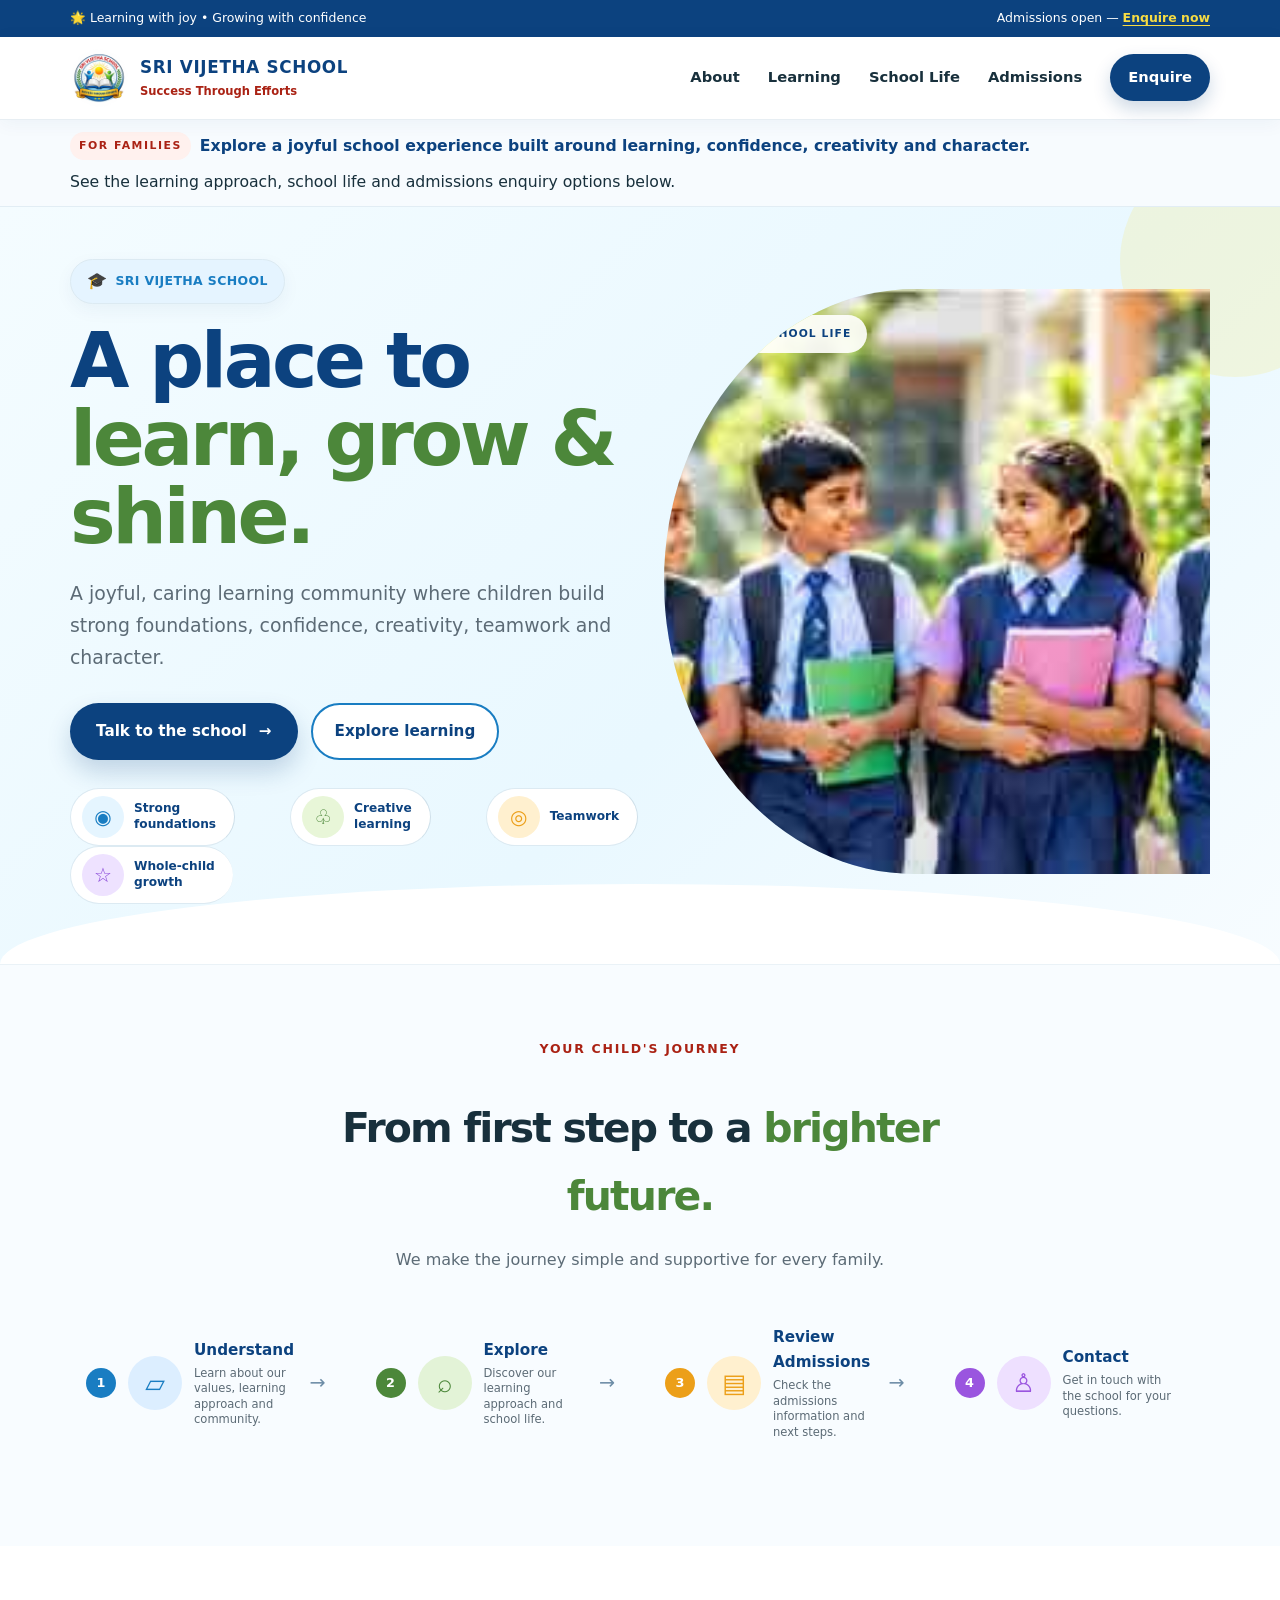
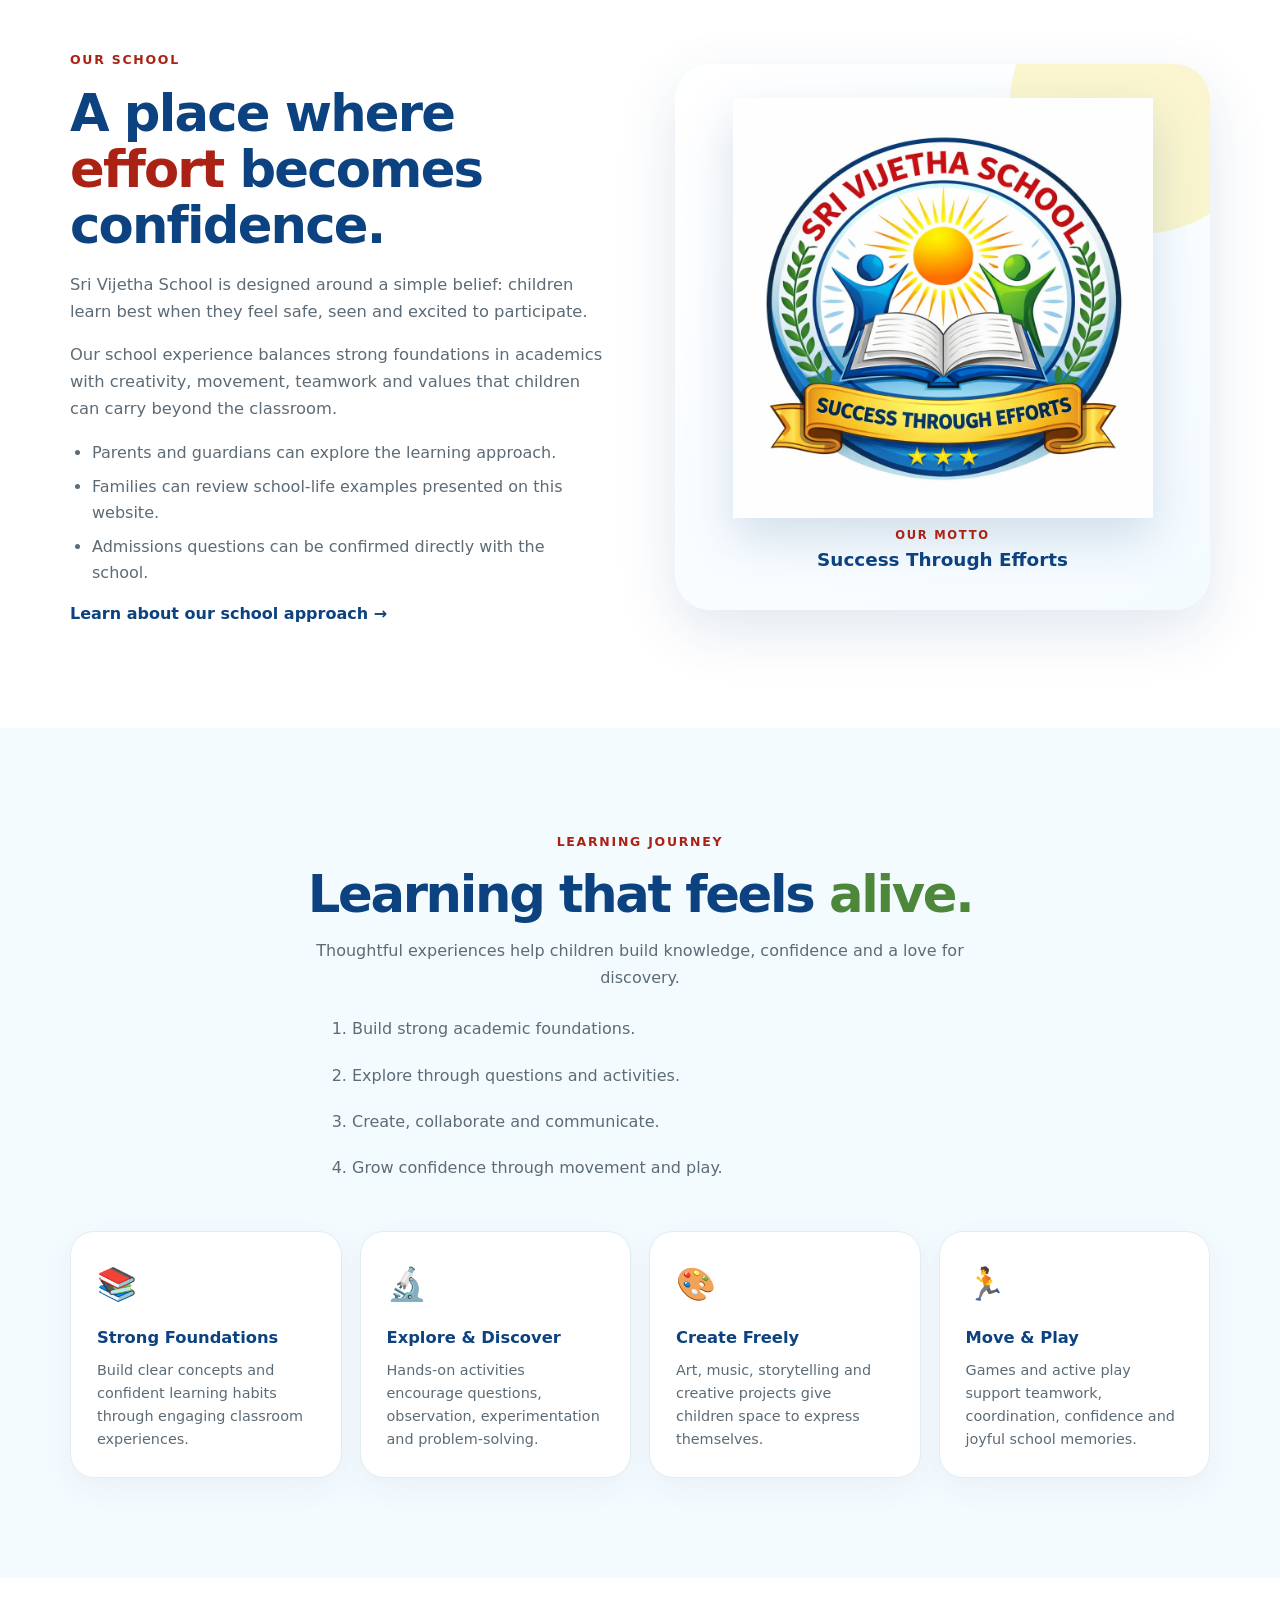
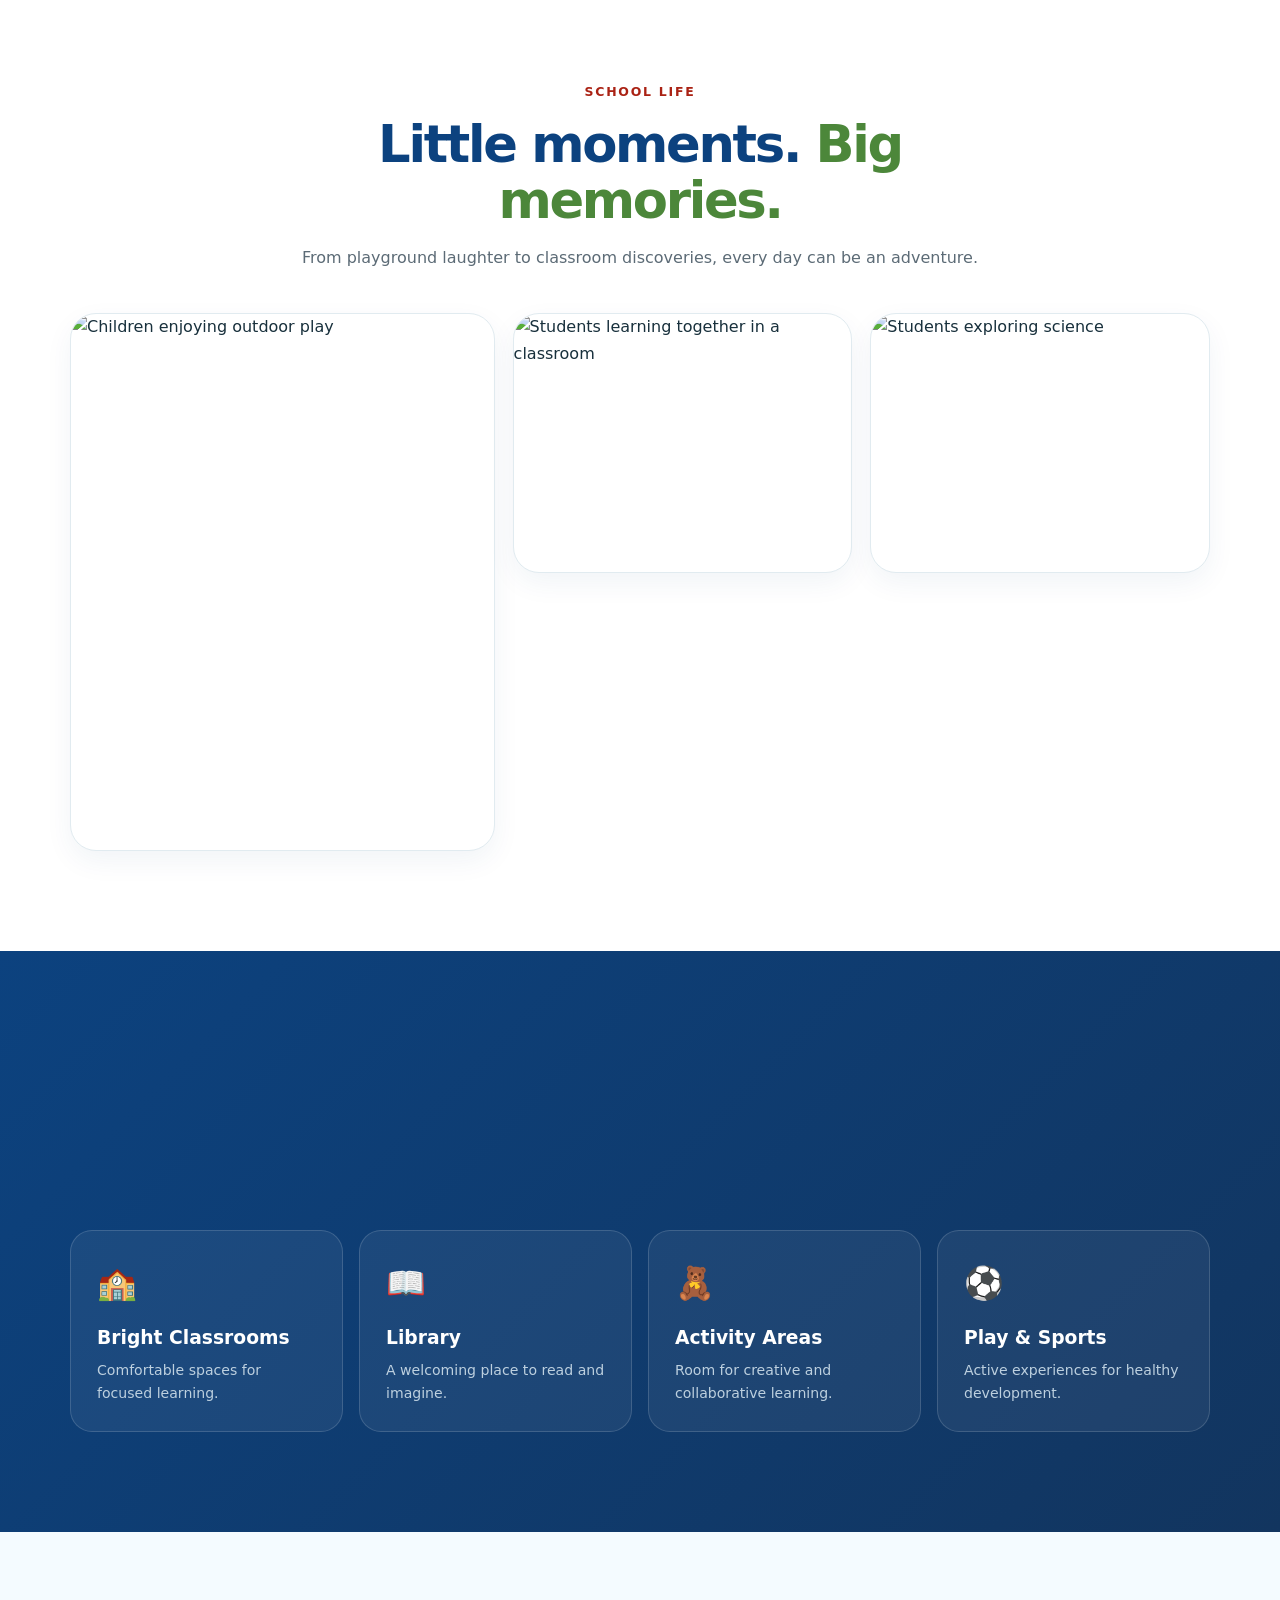
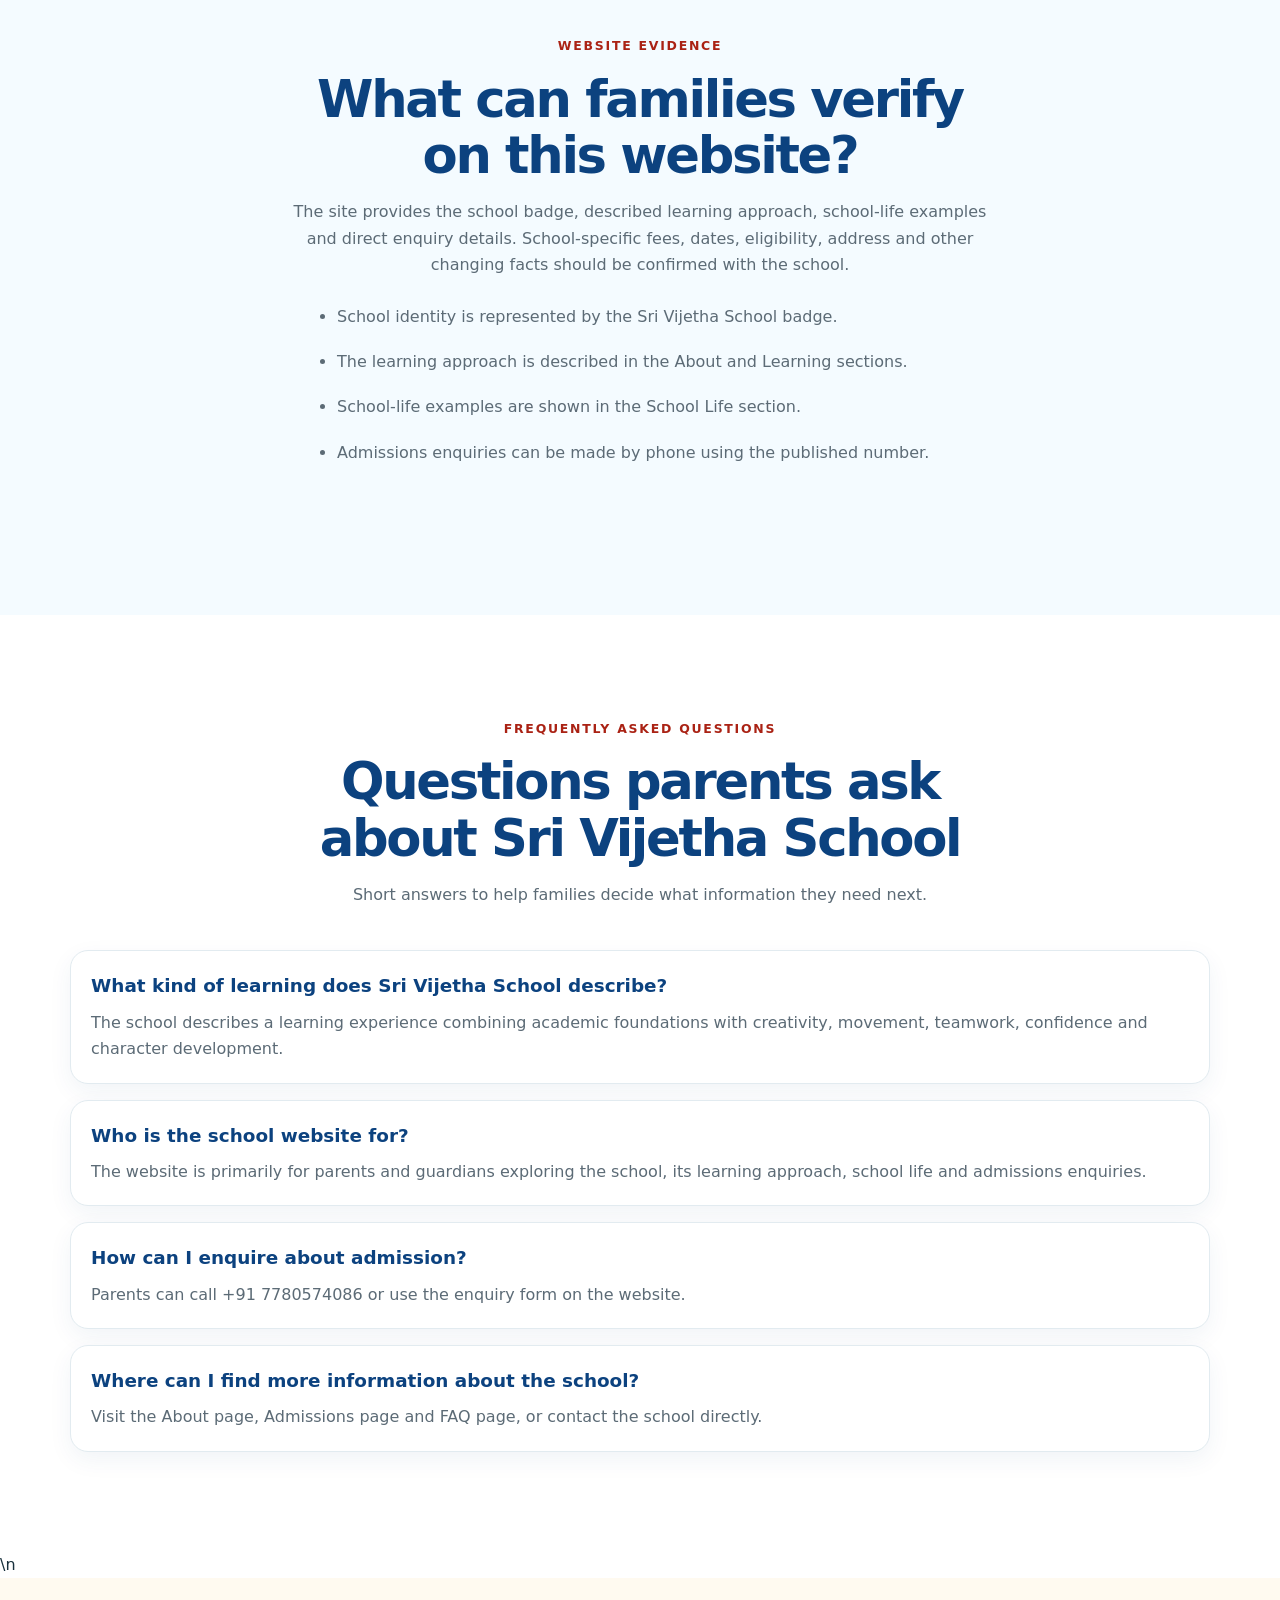
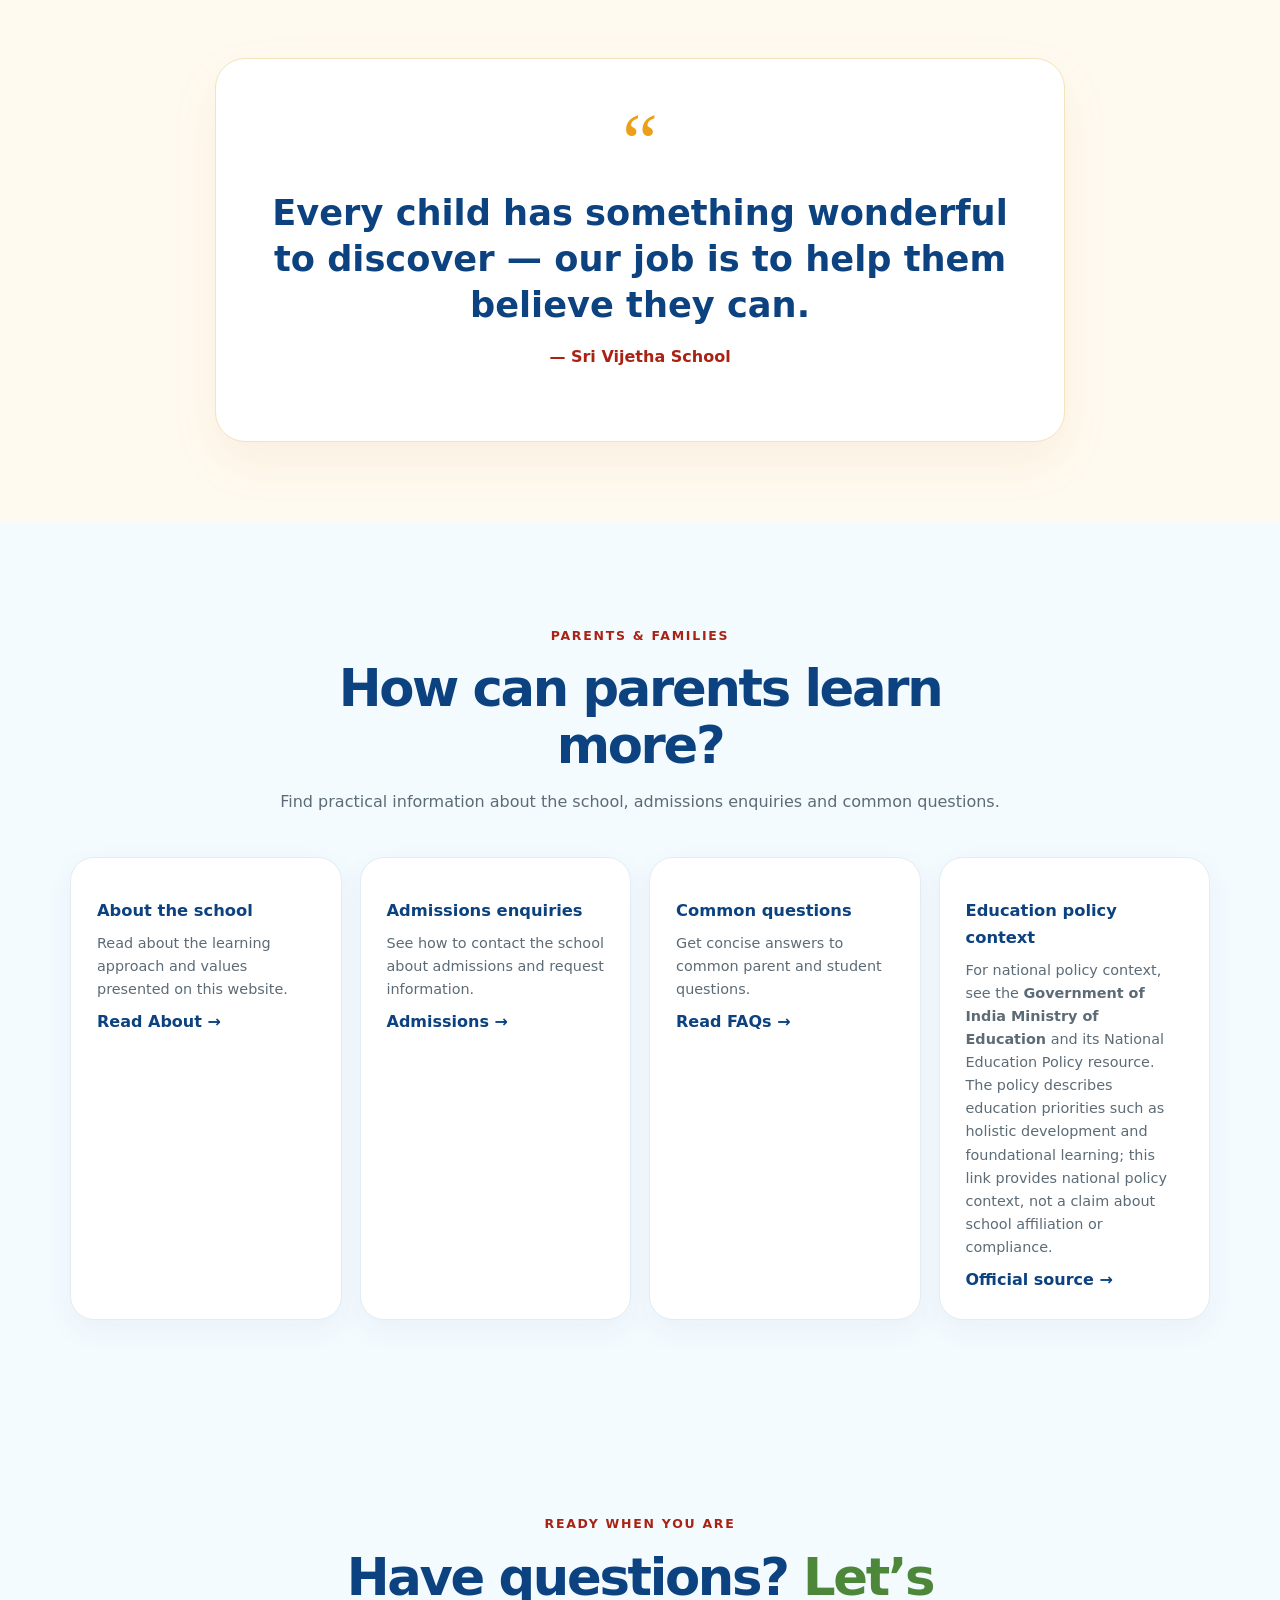
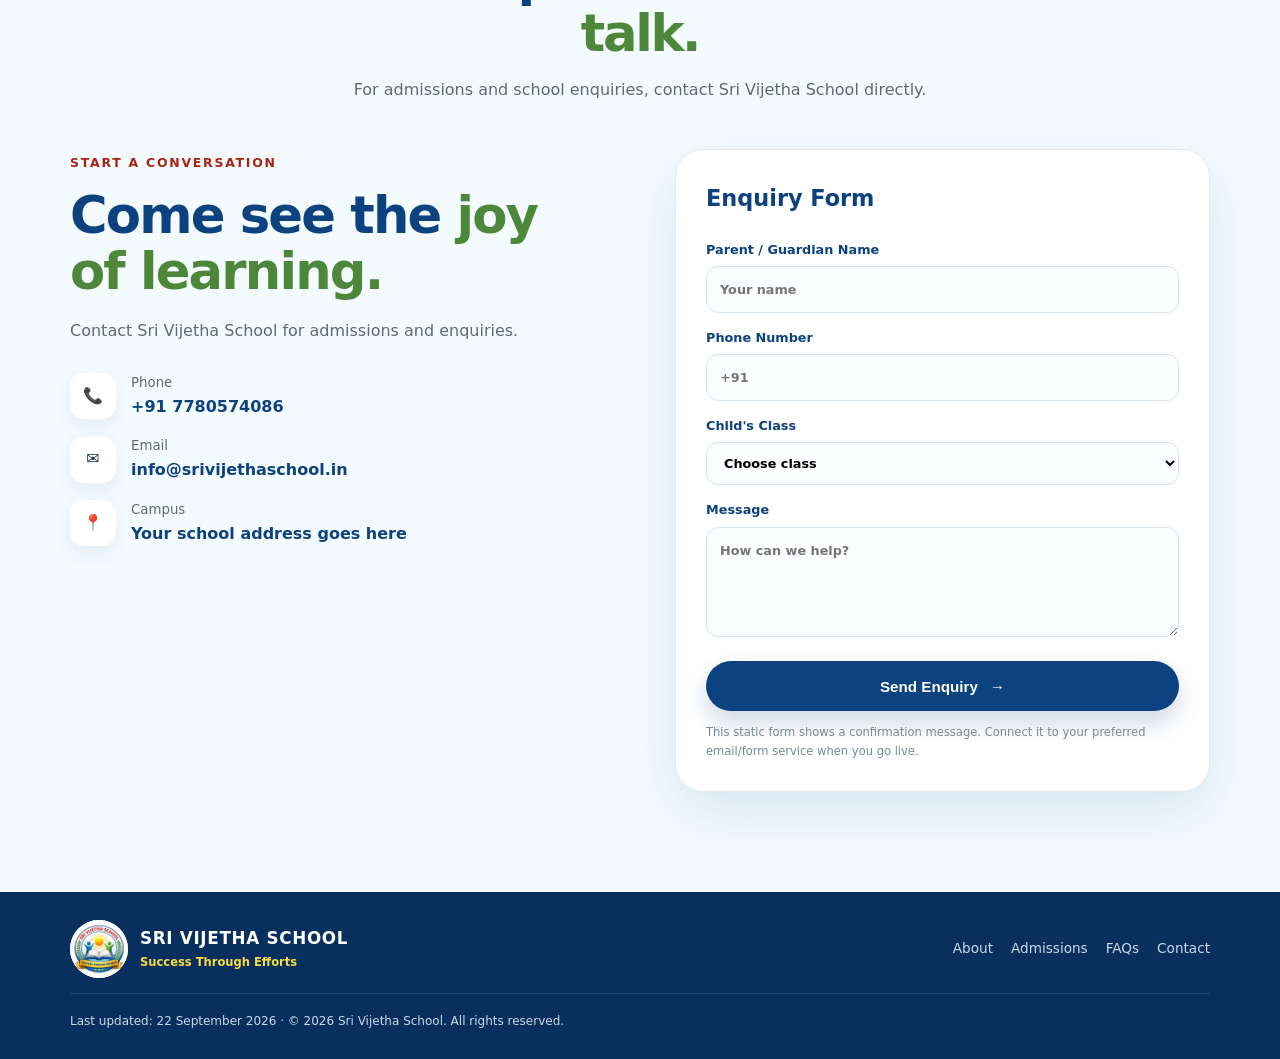
==== commit d261529e: "Use generated students image on landing page" ====
--- a/index.html
+++ b/index.html
@@ -70,10 +70,10 @@
         </div>
         <div class="hero-art photo-hero reveal delay-1" aria-label="Indian school students in uniform at school">
           <div class="hero-art-label">JOYFUL SCHOOL LIFE</div>
-          <img class="hero-student-photo" src="https://upload.wikimedia.org/wikipedia/commons/1/13/Indian_school_boys_and_girl.jpg" alt="Indian school students in uniform">
+          <img class="hero-student-photo" src="hero-students.jpg" alt="Indian school students in school uniform carrying books">
           <div class="photo-overlay"></div>
           <div class="photo-caption"><strong>Learning together</strong><small>School life • Friendship • Confidence</small></div>
-          <small class="hero-photo-credit">Photo: Seriousprof / Wikimedia Commons · CC BY-SA 4.0</small>
+          
         </div>
       </div><div class="wave"></div>
     </section>
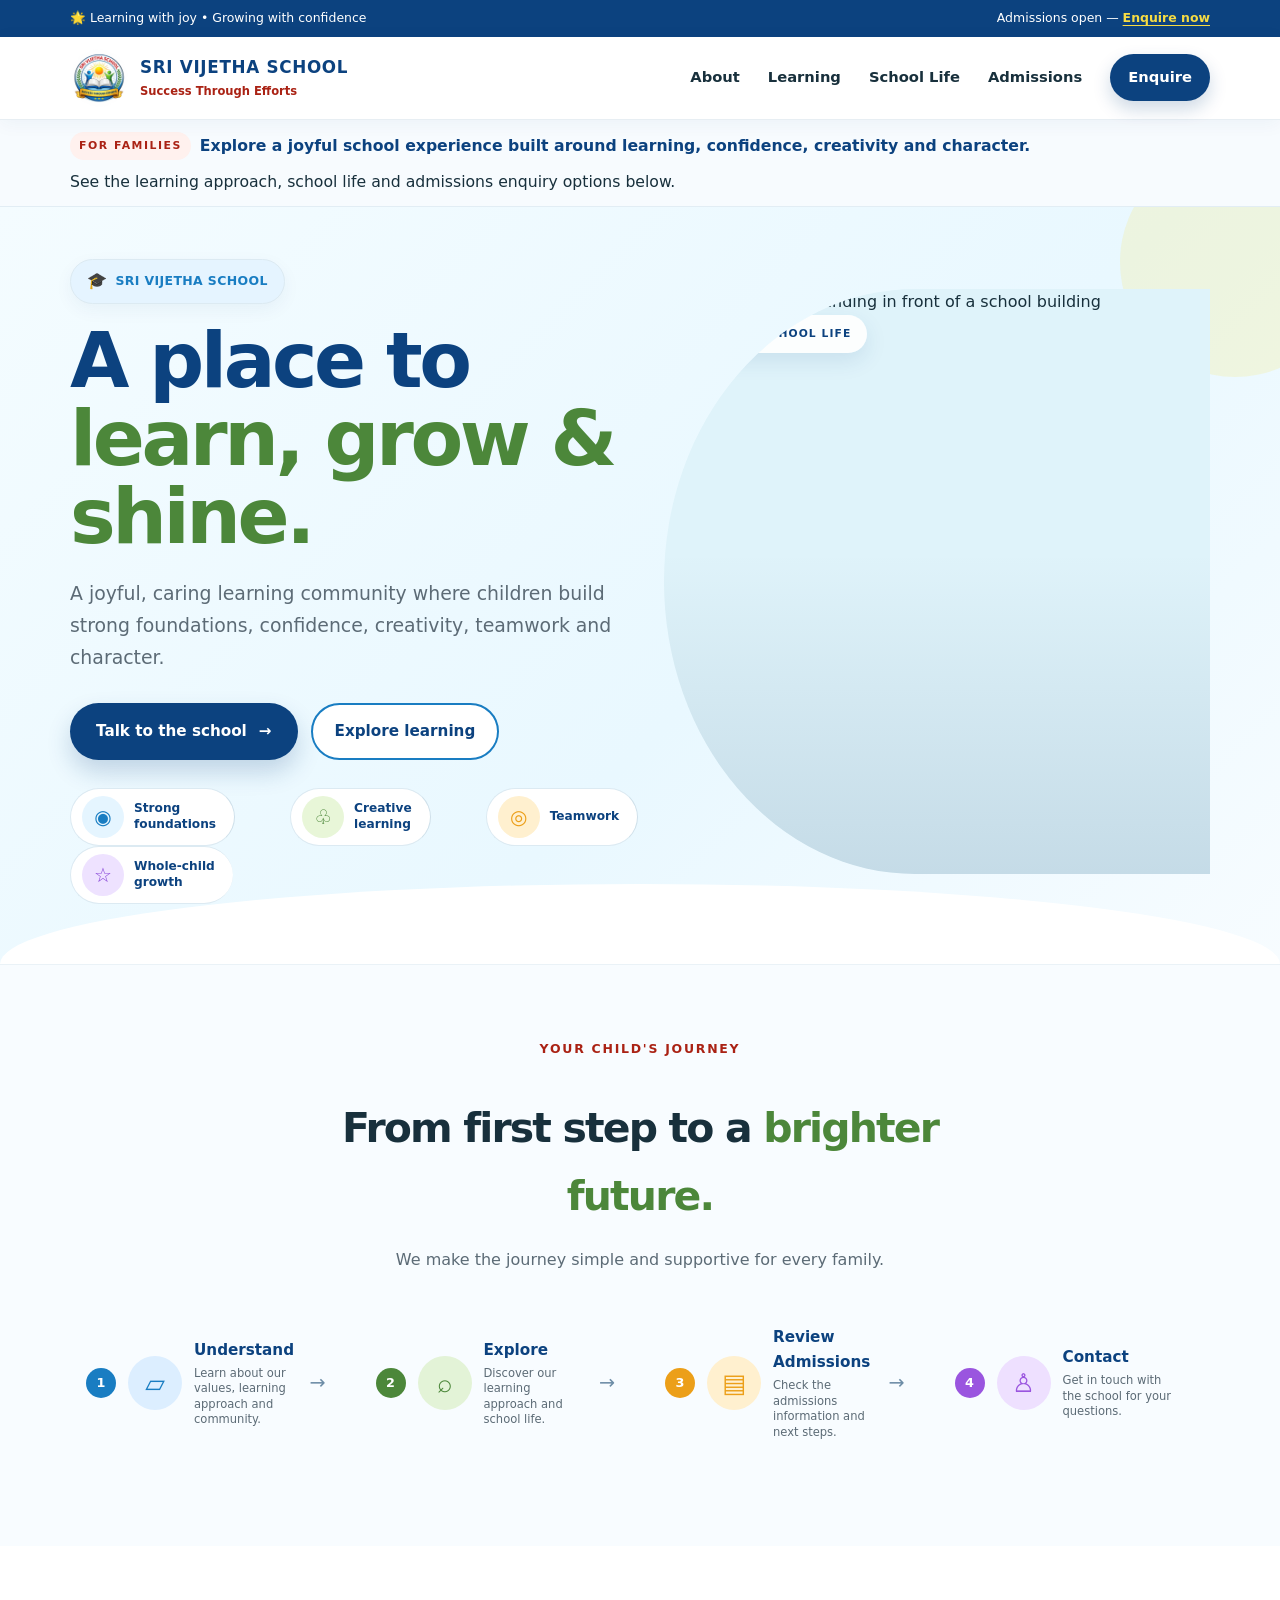
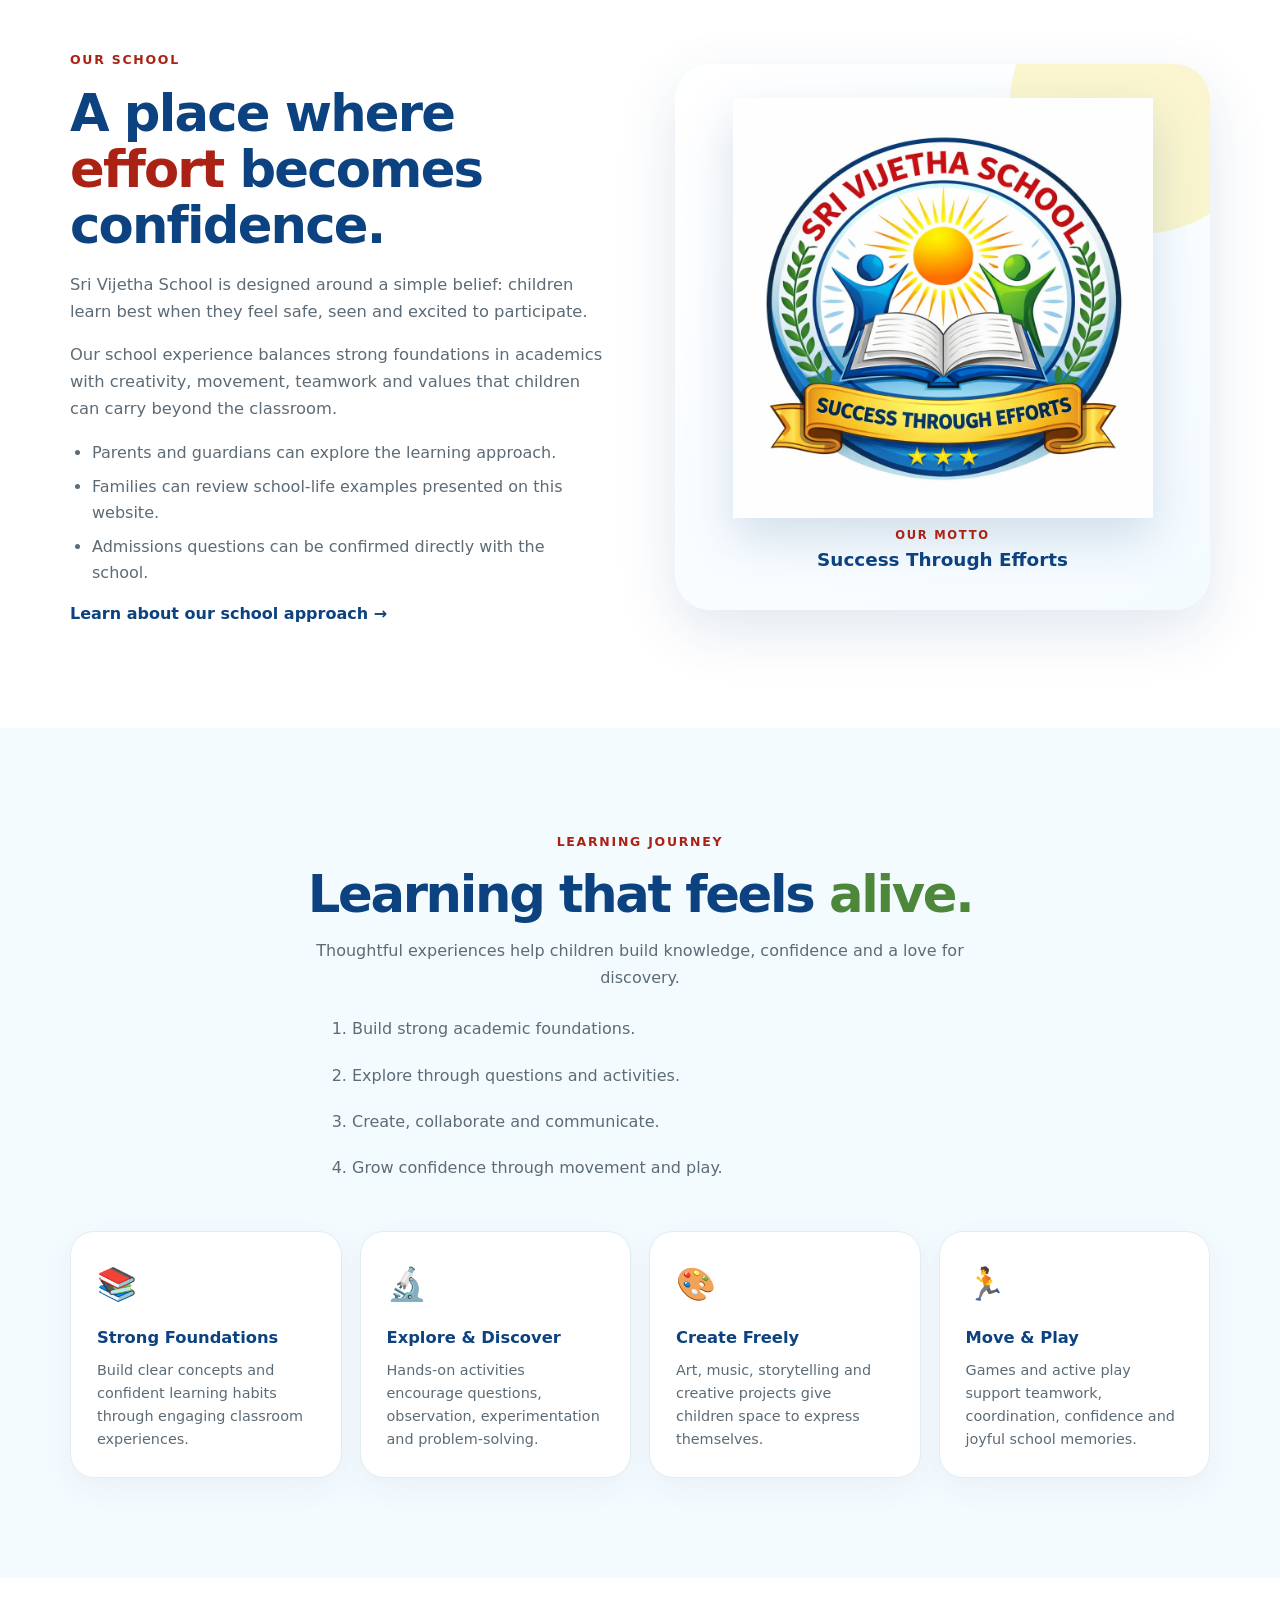
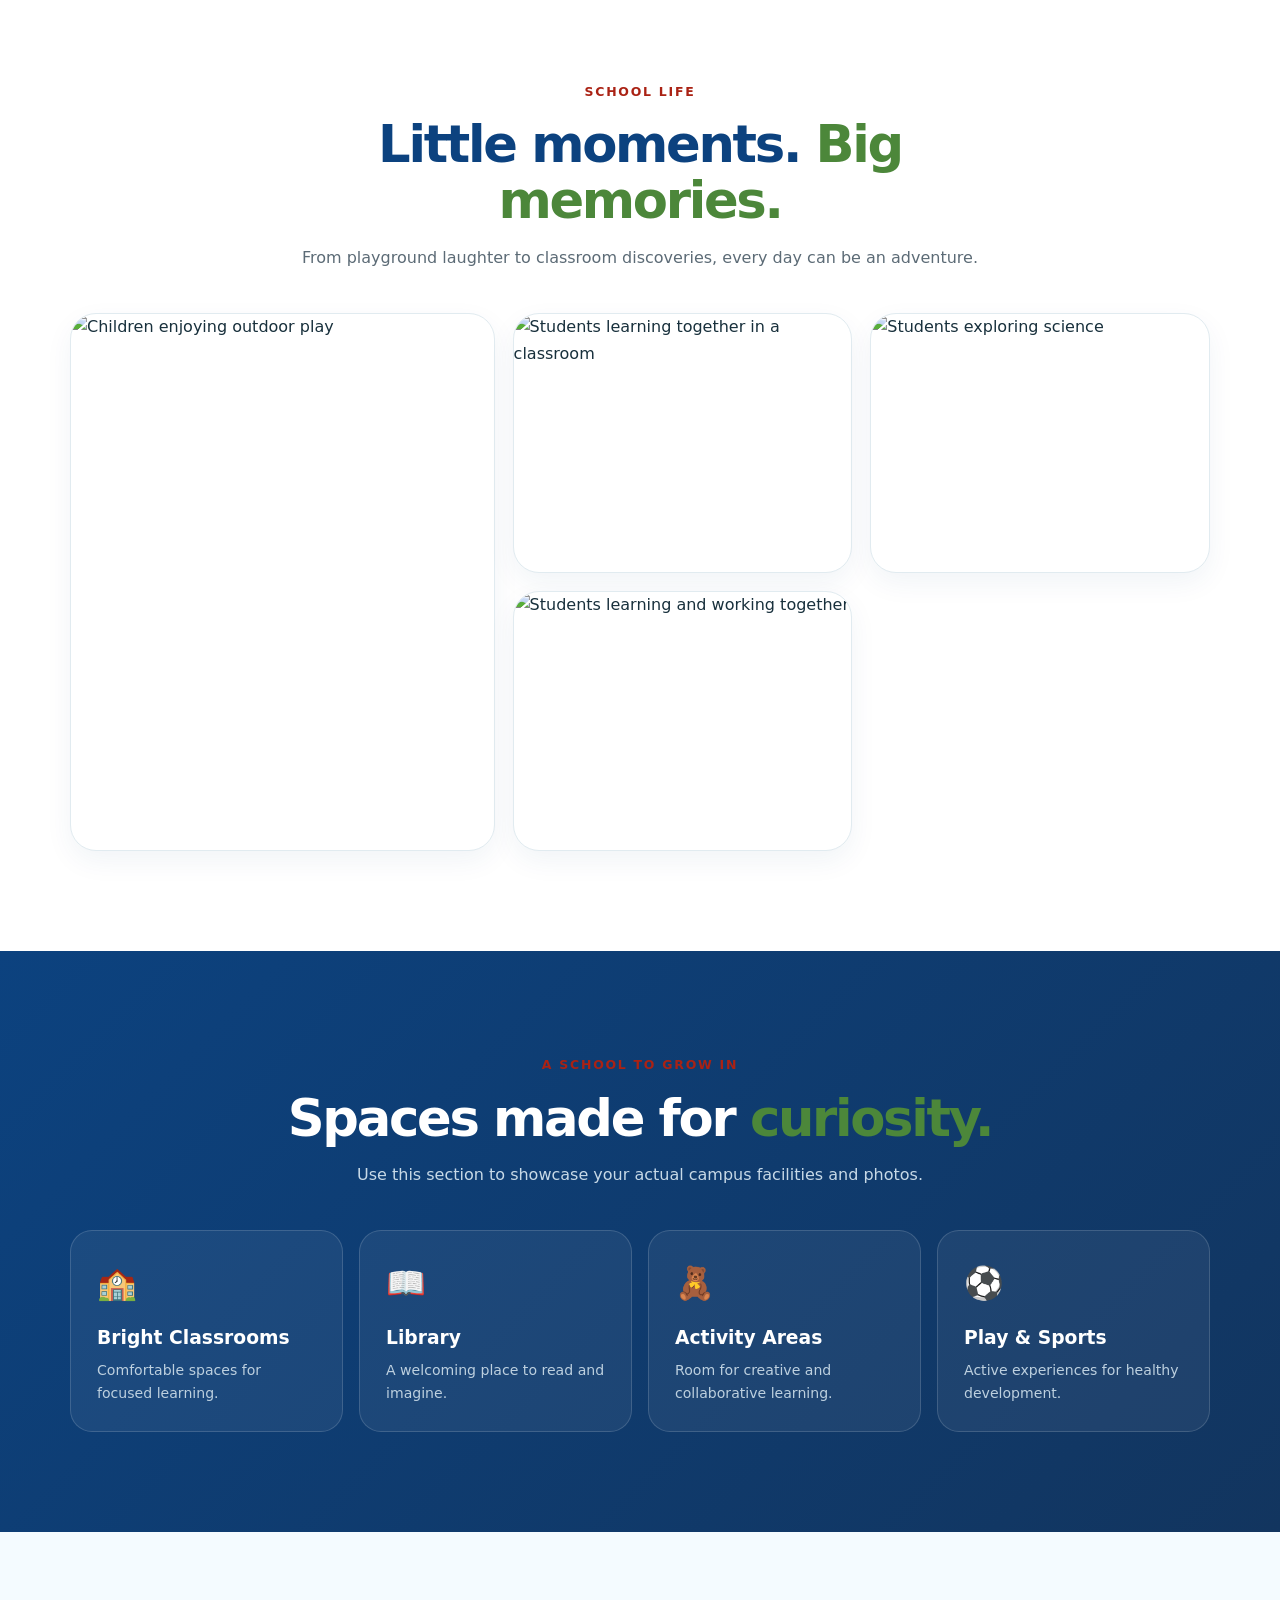
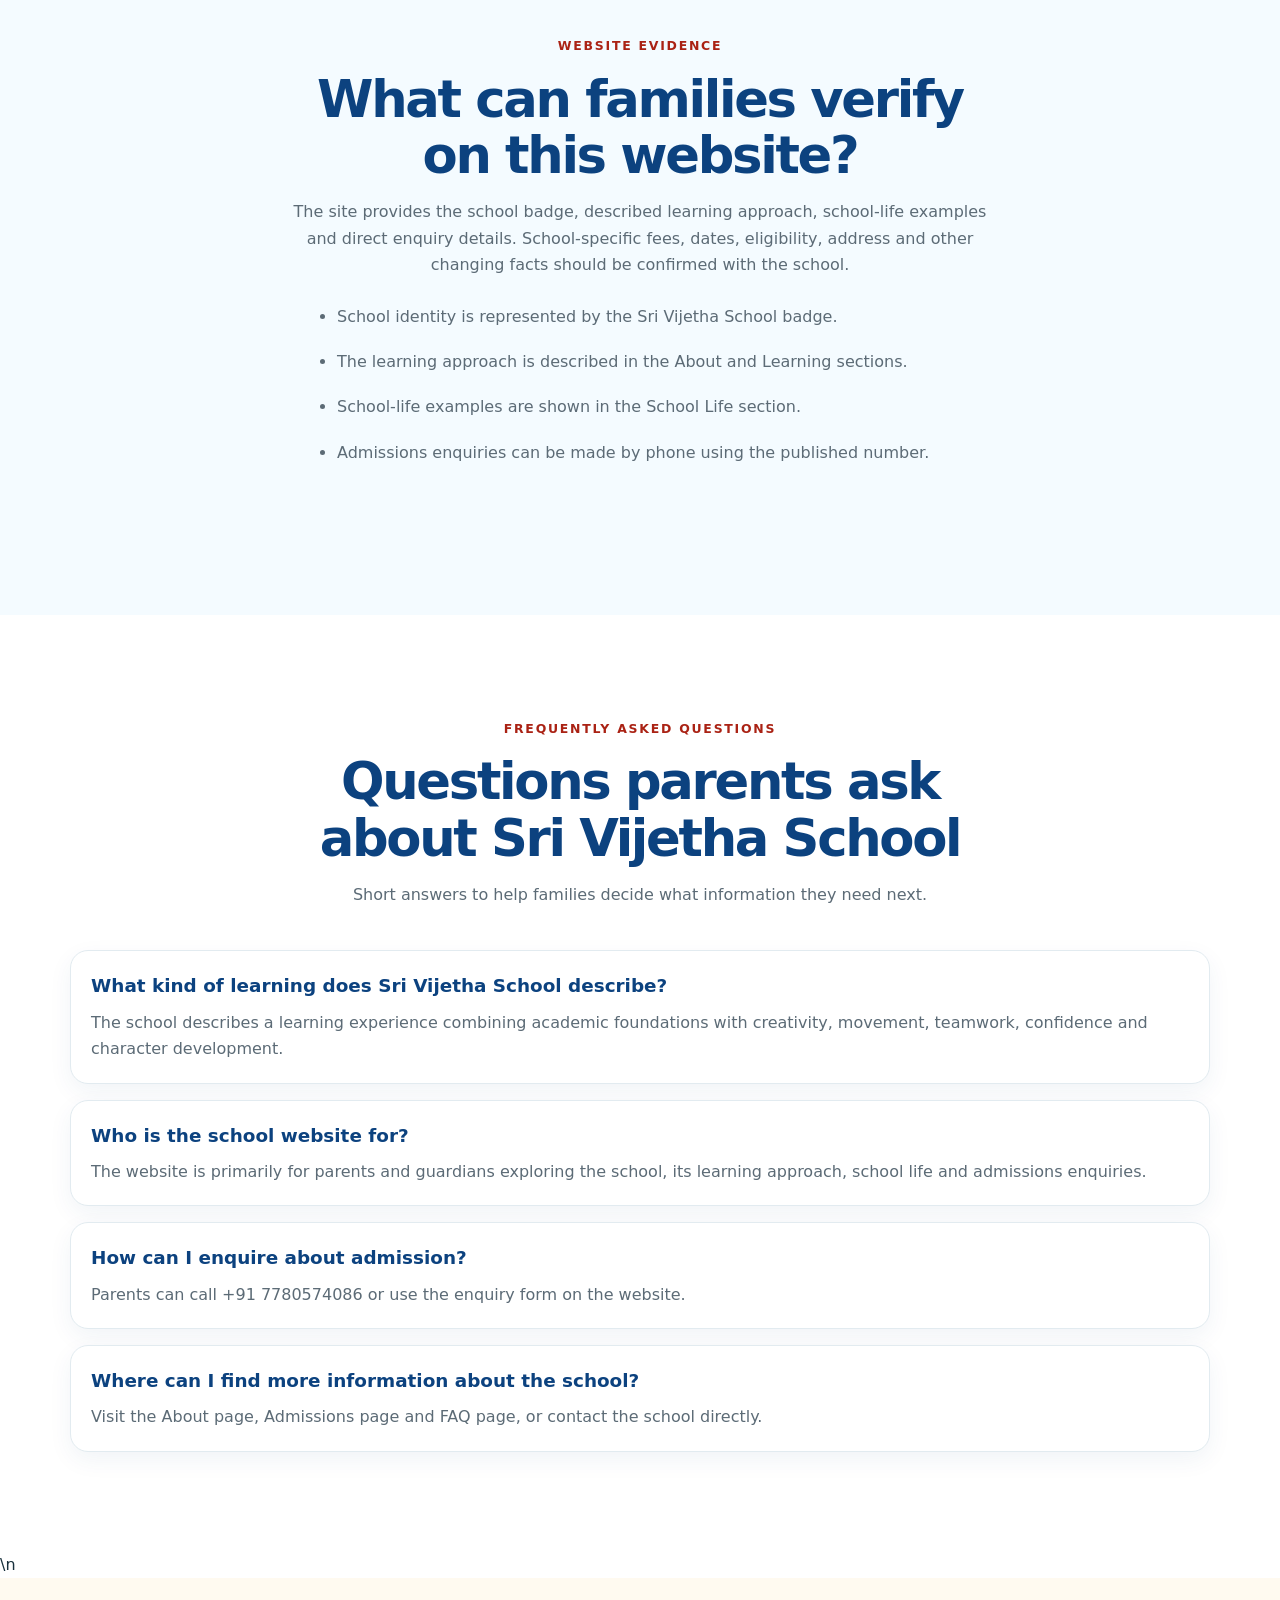
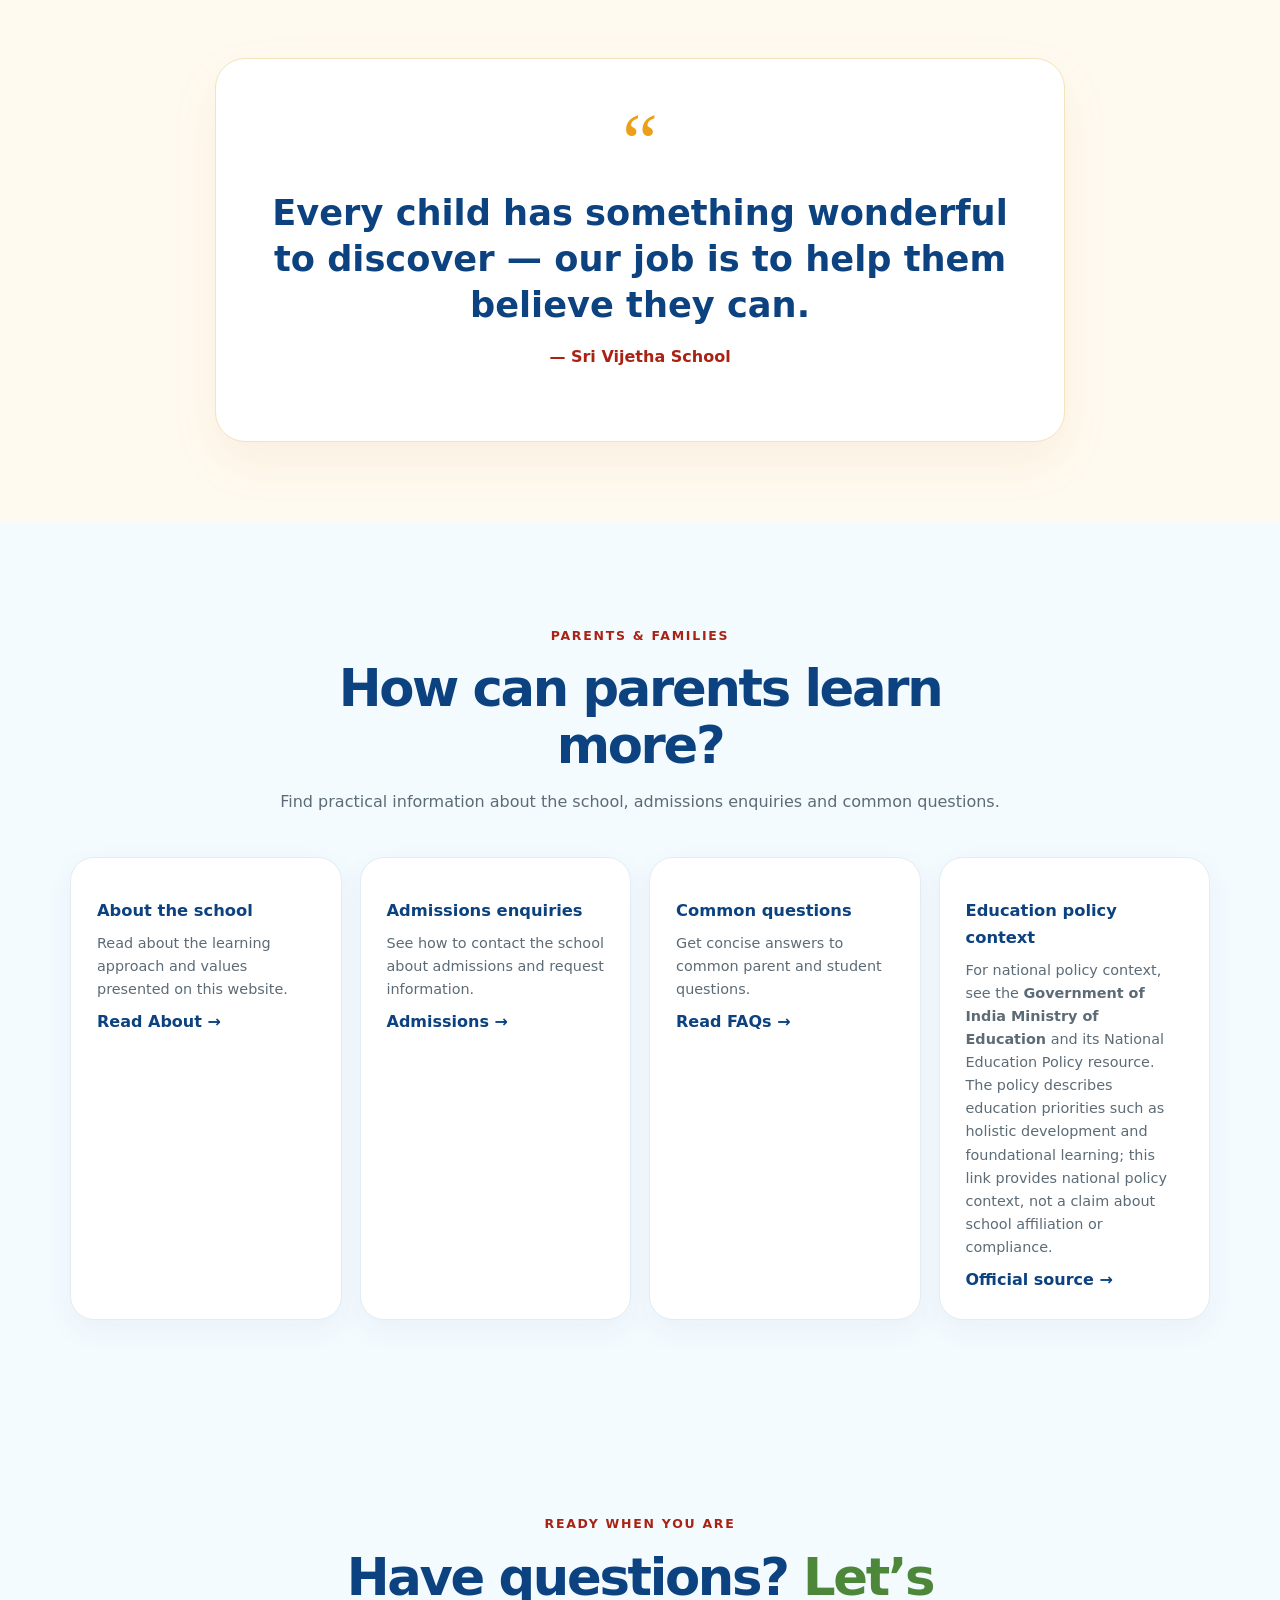
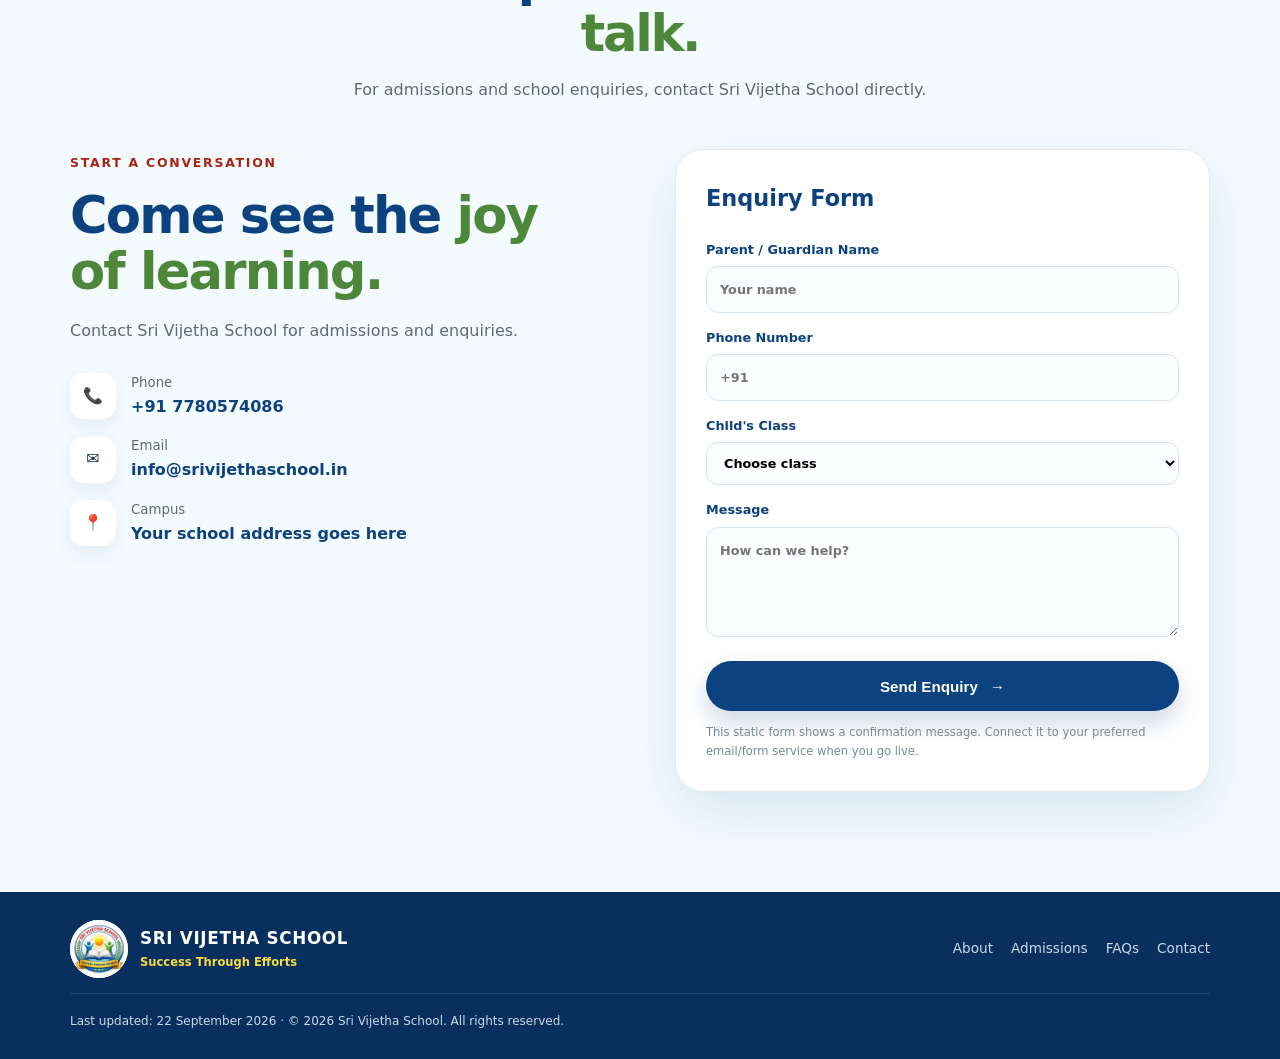
==== commit 1ce00ae9: "Replace landing hero with school children illustration" ====
--- a/index.html
+++ b/index.html
@@ -70,9 +70,9 @@
         </div>
         <div class="hero-art photo-hero reveal delay-1" aria-label="Indian school students in uniform at school">
           <div class="hero-art-label">JOYFUL SCHOOL LIFE</div>
-          <img class="hero-student-photo" src="hero-students.jpg" alt="Indian school students in school uniform carrying books">
+          <img class="hero-student-photo" src="https://static.vecteezy.com/system/resources/previews/010/195/648/non_2x/school-children-in-front-of-the-school-building-free-vector.jpg" alt="School children standing in front of a school building">
           <div class="photo-overlay"></div>
-          <div class="photo-caption"><strong>Learning together</strong><small>School life • Friendship • Confidence</small></div>
+          <div class="photo-caption"><strong>Learning together</strong><small>School life • Friendship • Confidence</small></div><small class="hero-photo-credit">Illustration: Vecteezy · Free license with attribution</small>
           
         </div>
       </div><div class="wave"></div>
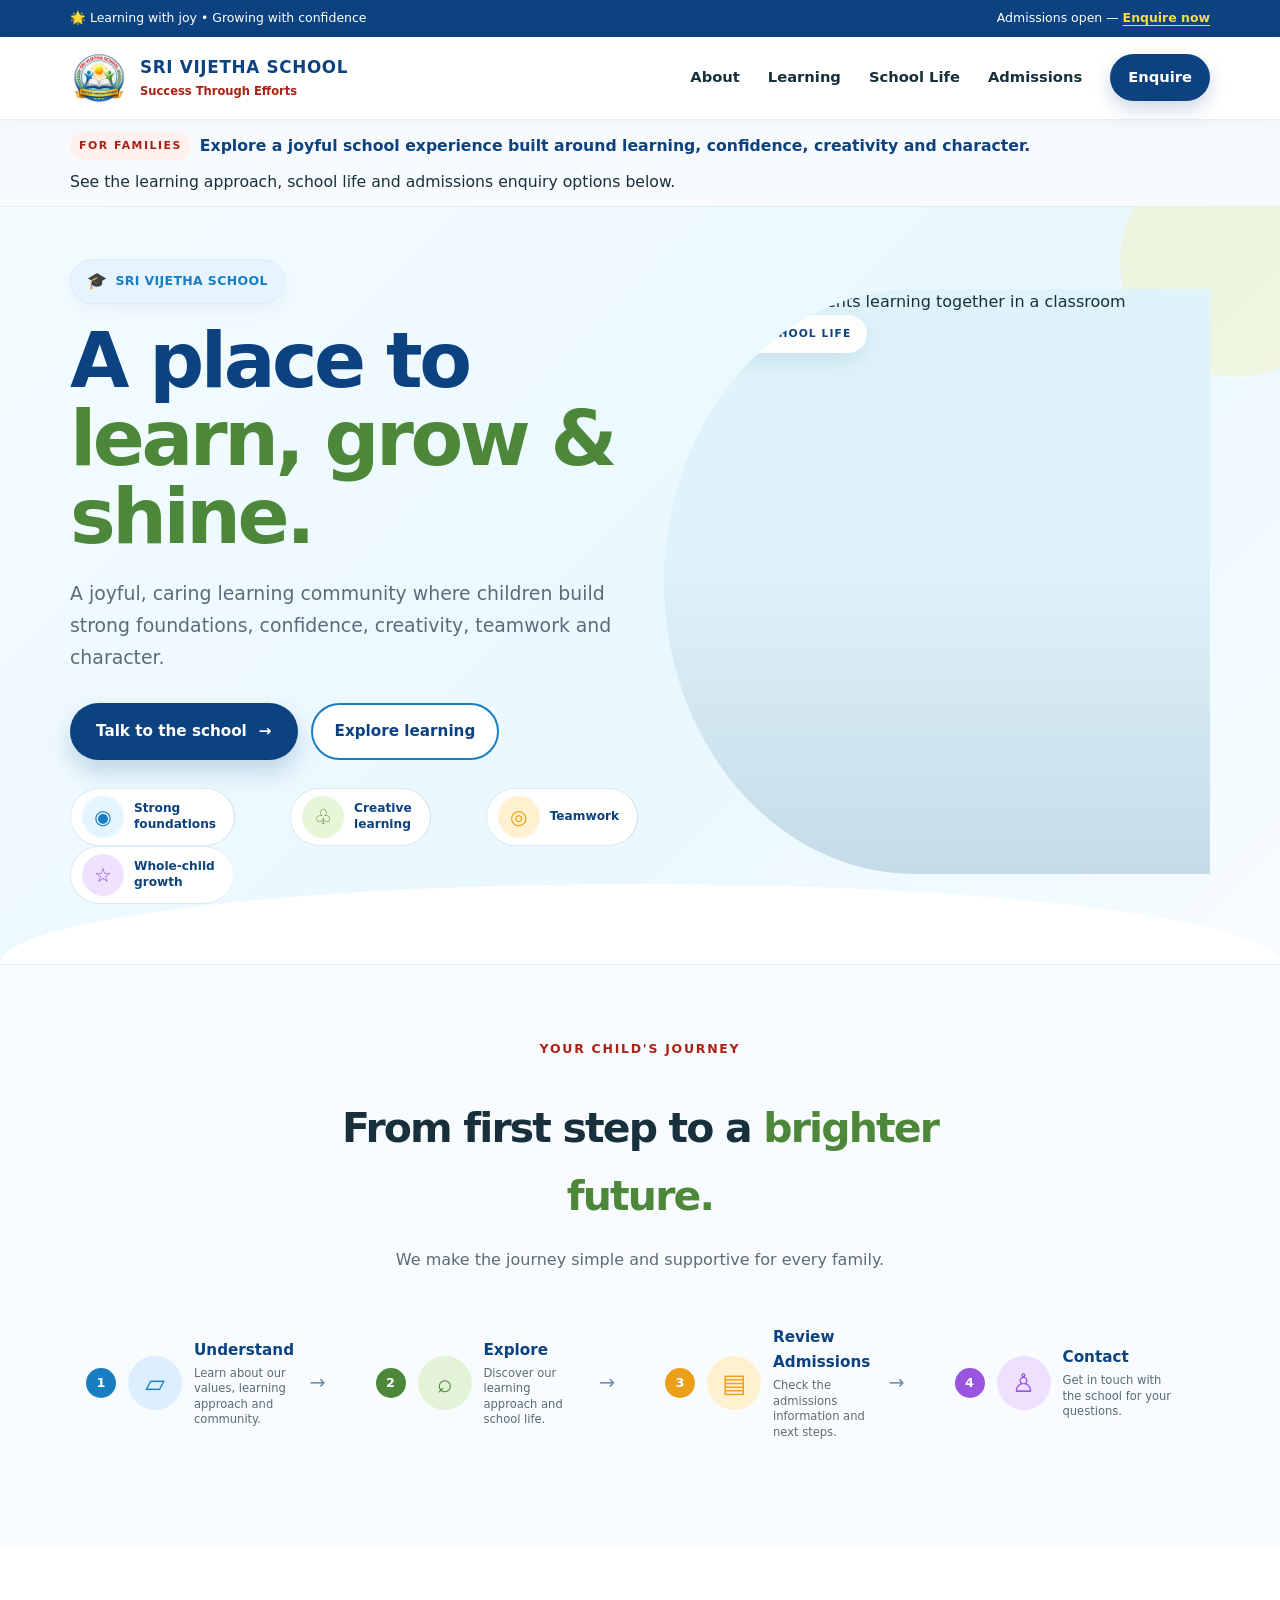
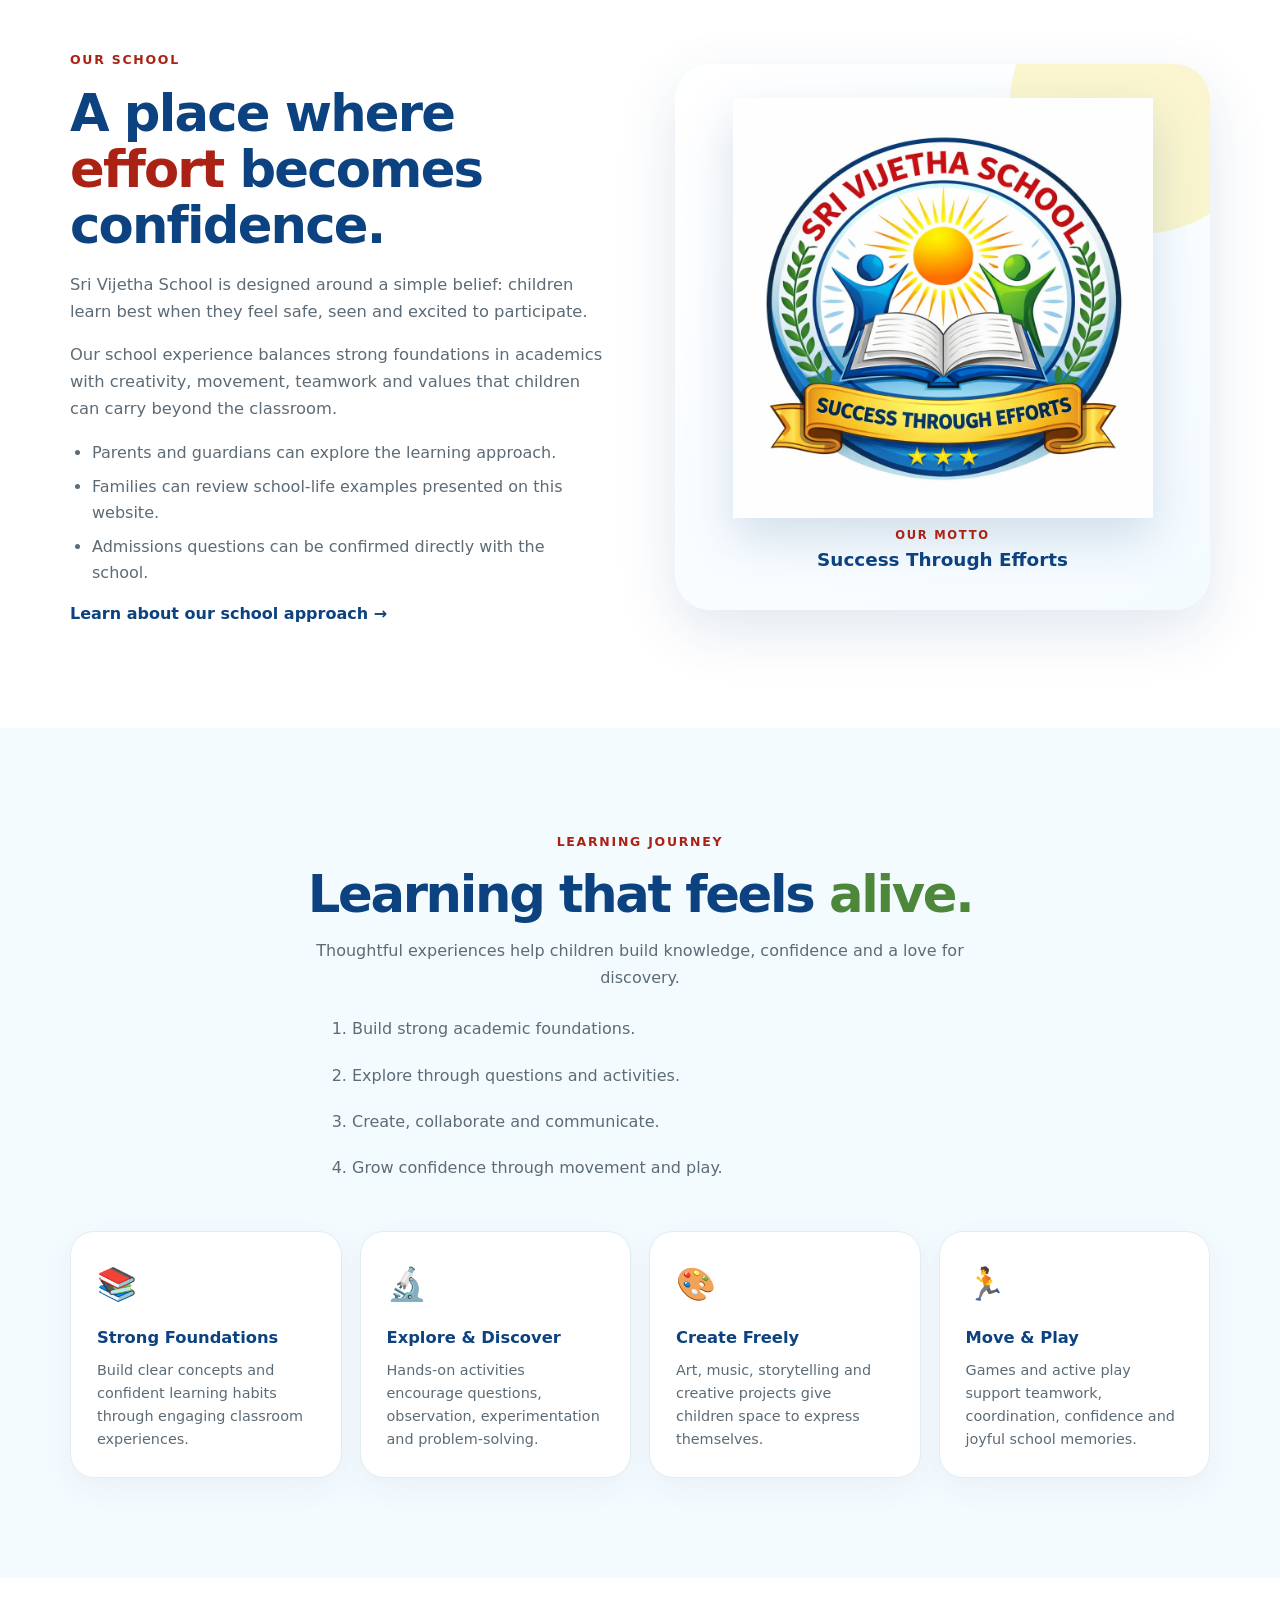
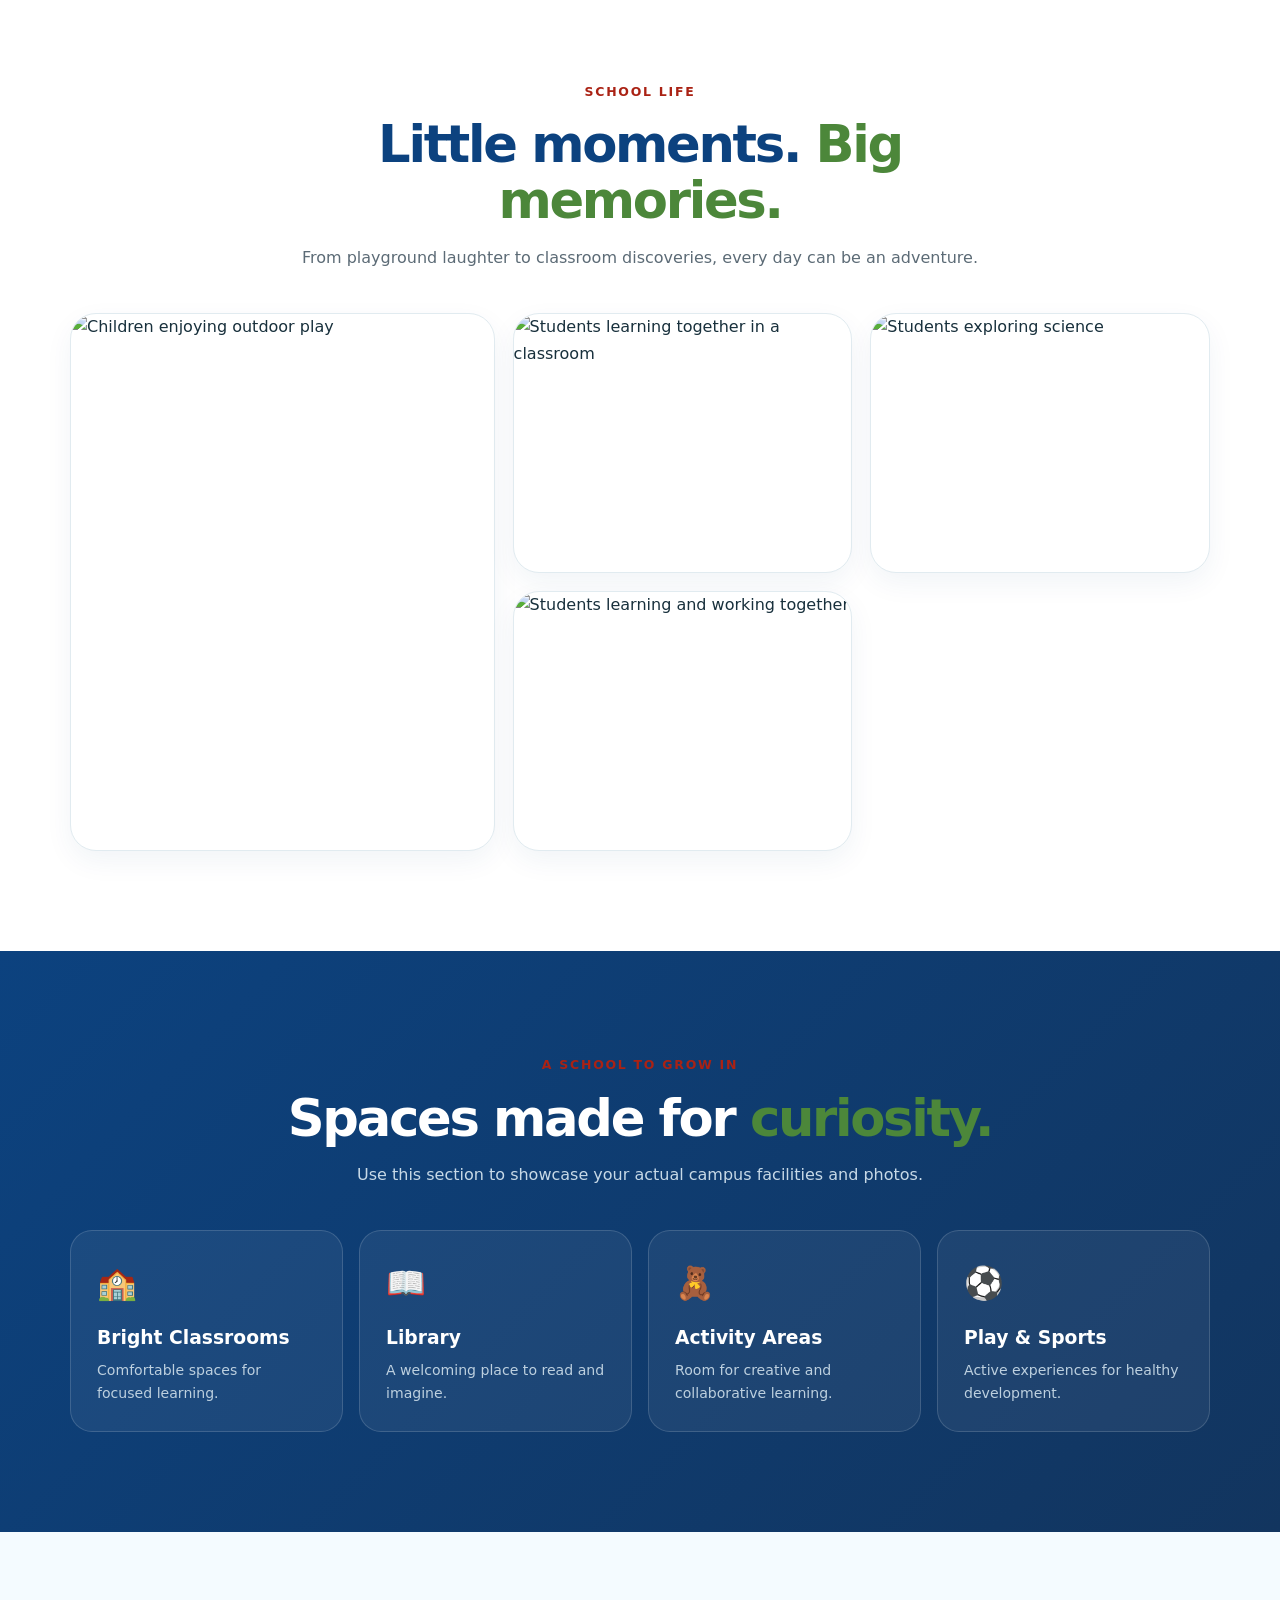
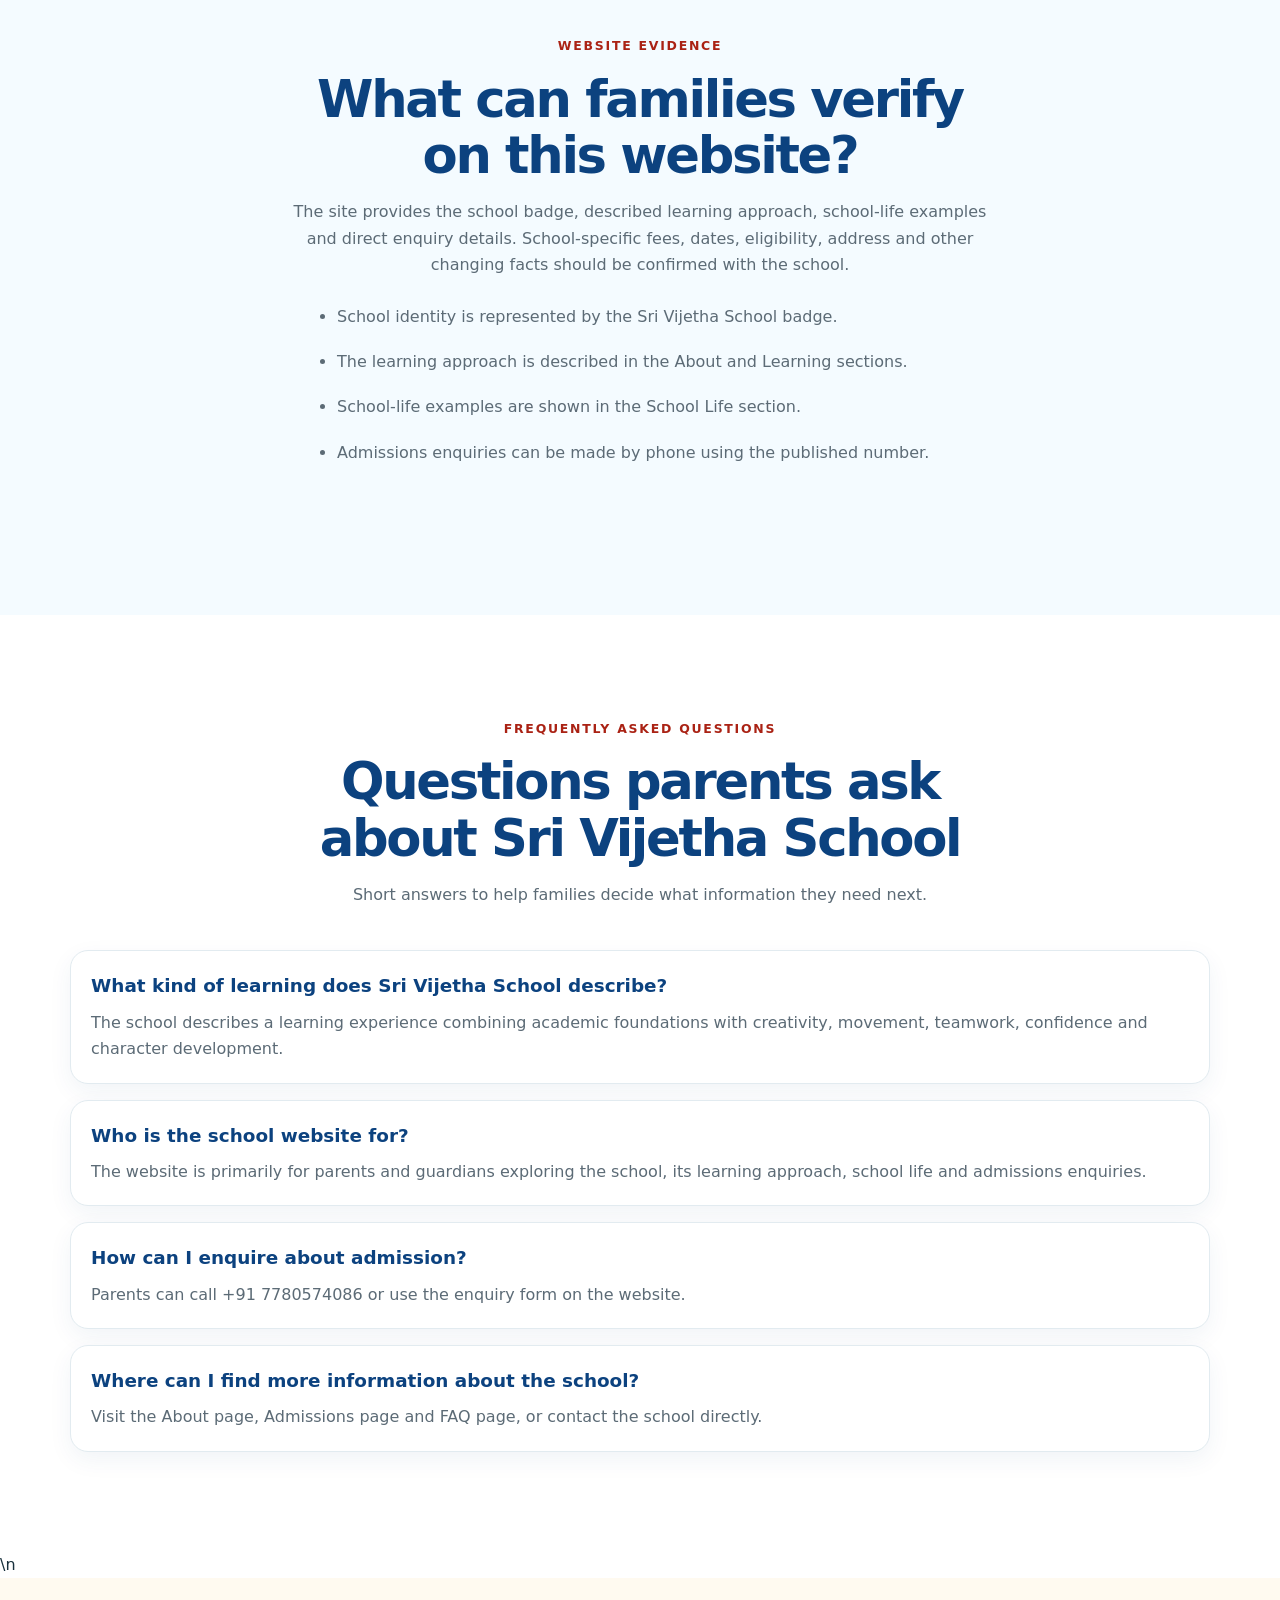
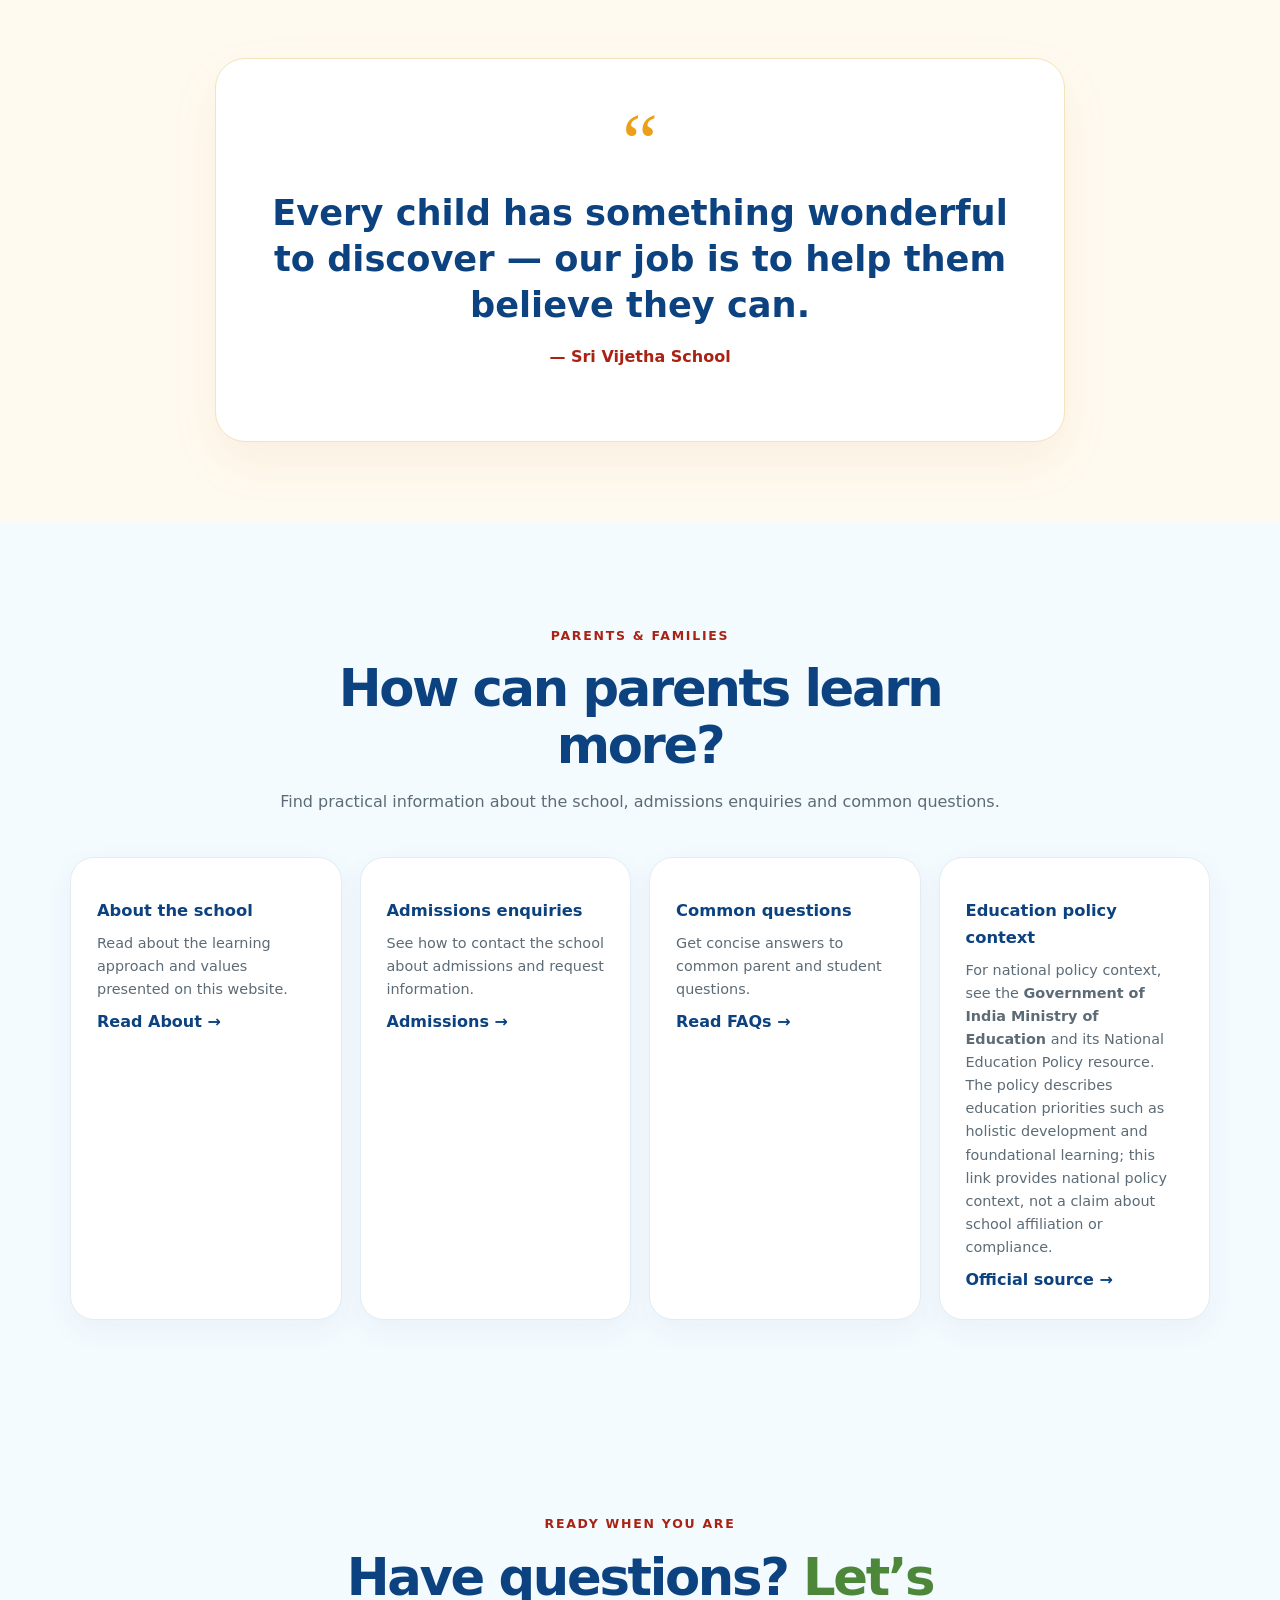
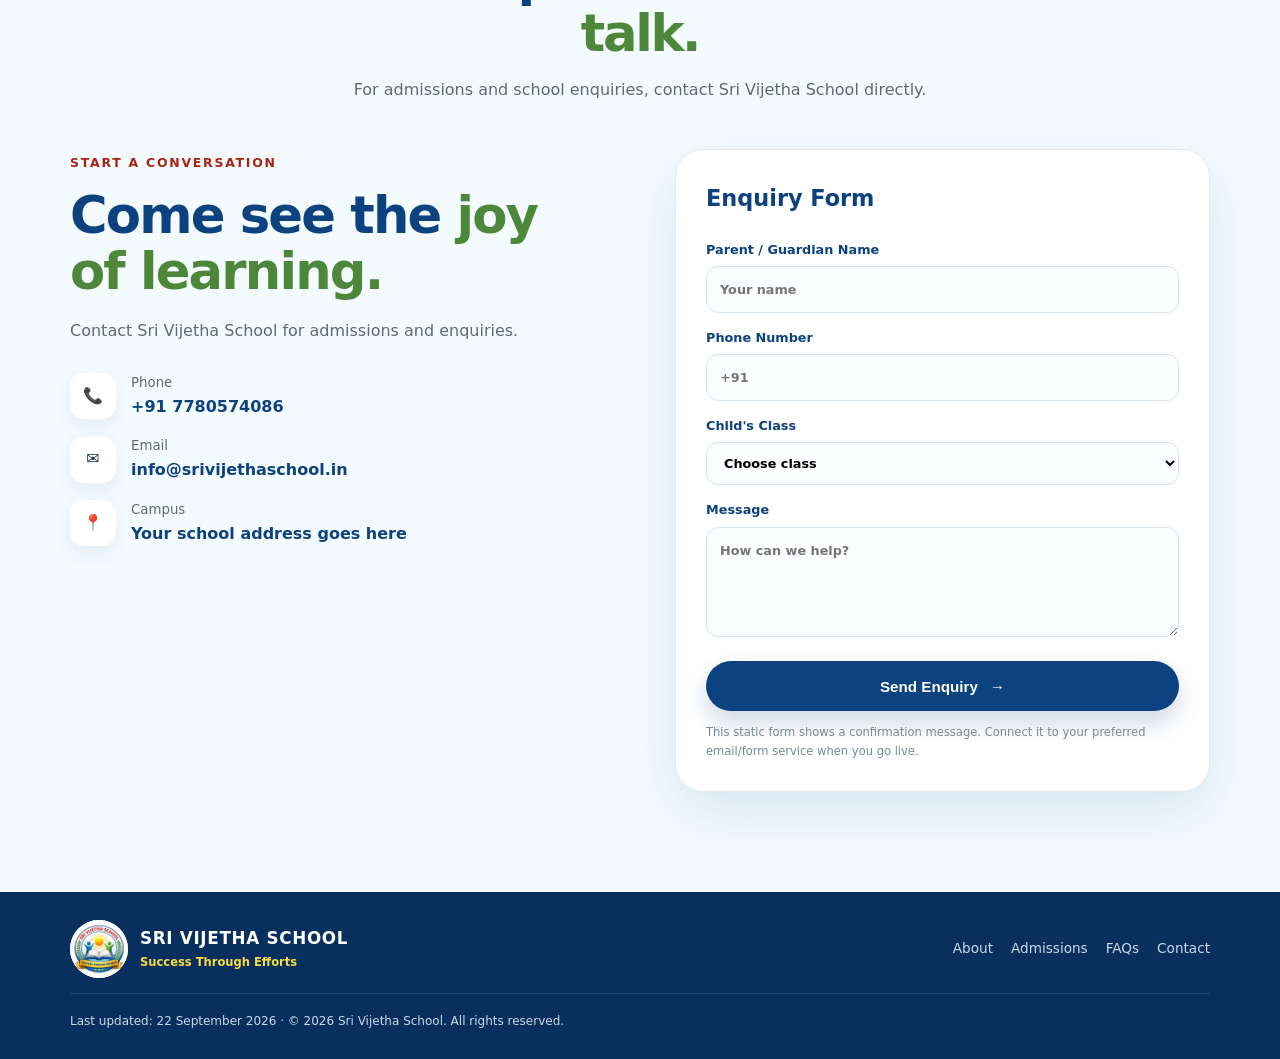
==== commit 8b5f0b7c: "Replace landing hero with Indian school students image" ====
--- a/index.html
+++ b/index.html
@@ -70,9 +70,9 @@
         </div>
         <div class="hero-art photo-hero reveal delay-1" aria-label="Indian school students in uniform at school">
           <div class="hero-art-label">JOYFUL SCHOOL LIFE</div>
-          <img class="hero-student-photo" src="https://static.vecteezy.com/system/resources/previews/010/195/648/non_2x/school-children-in-front-of-the-school-building-free-vector.jpg" alt="School children standing in front of a school building">
+          <img class="hero-student-photo" src="https://images.unsplash.com/photo-1692269725836-fbd72e98883f?auto=format&fit=crop&w=1600&q=90" alt="Indian school students learning together in a classroom">
           <div class="photo-overlay"></div>
-          <div class="photo-caption"><strong>Learning together</strong><small>School life • Friendship • Confidence</small></div><small class="hero-photo-credit">Illustration: Vecteezy · Free license with attribution</small>
+          <div class="photo-caption"><strong>Learning together</strong><small>School life • Friendship • Confidence</small></div><small class="hero-photo-credit">Photo: Unsplash</small>
           
         </div>
       </div><div class="wave"></div>
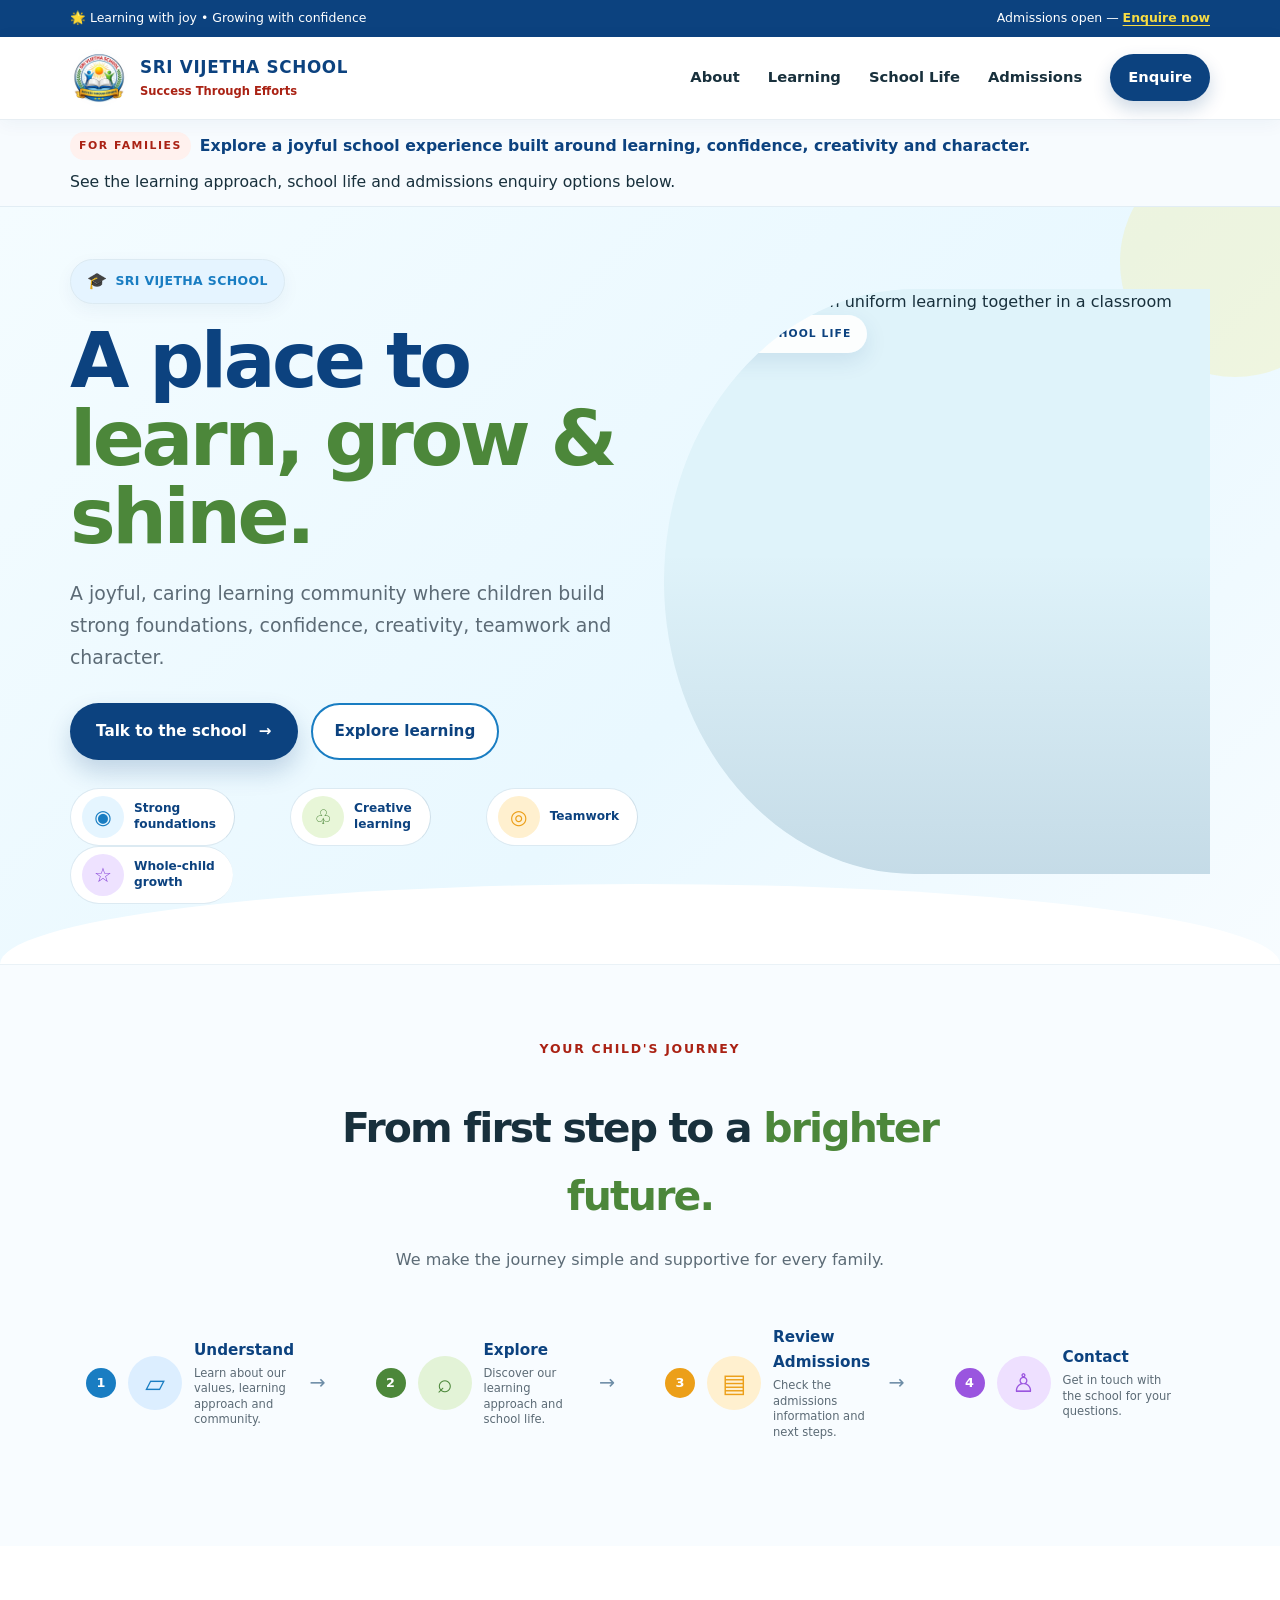
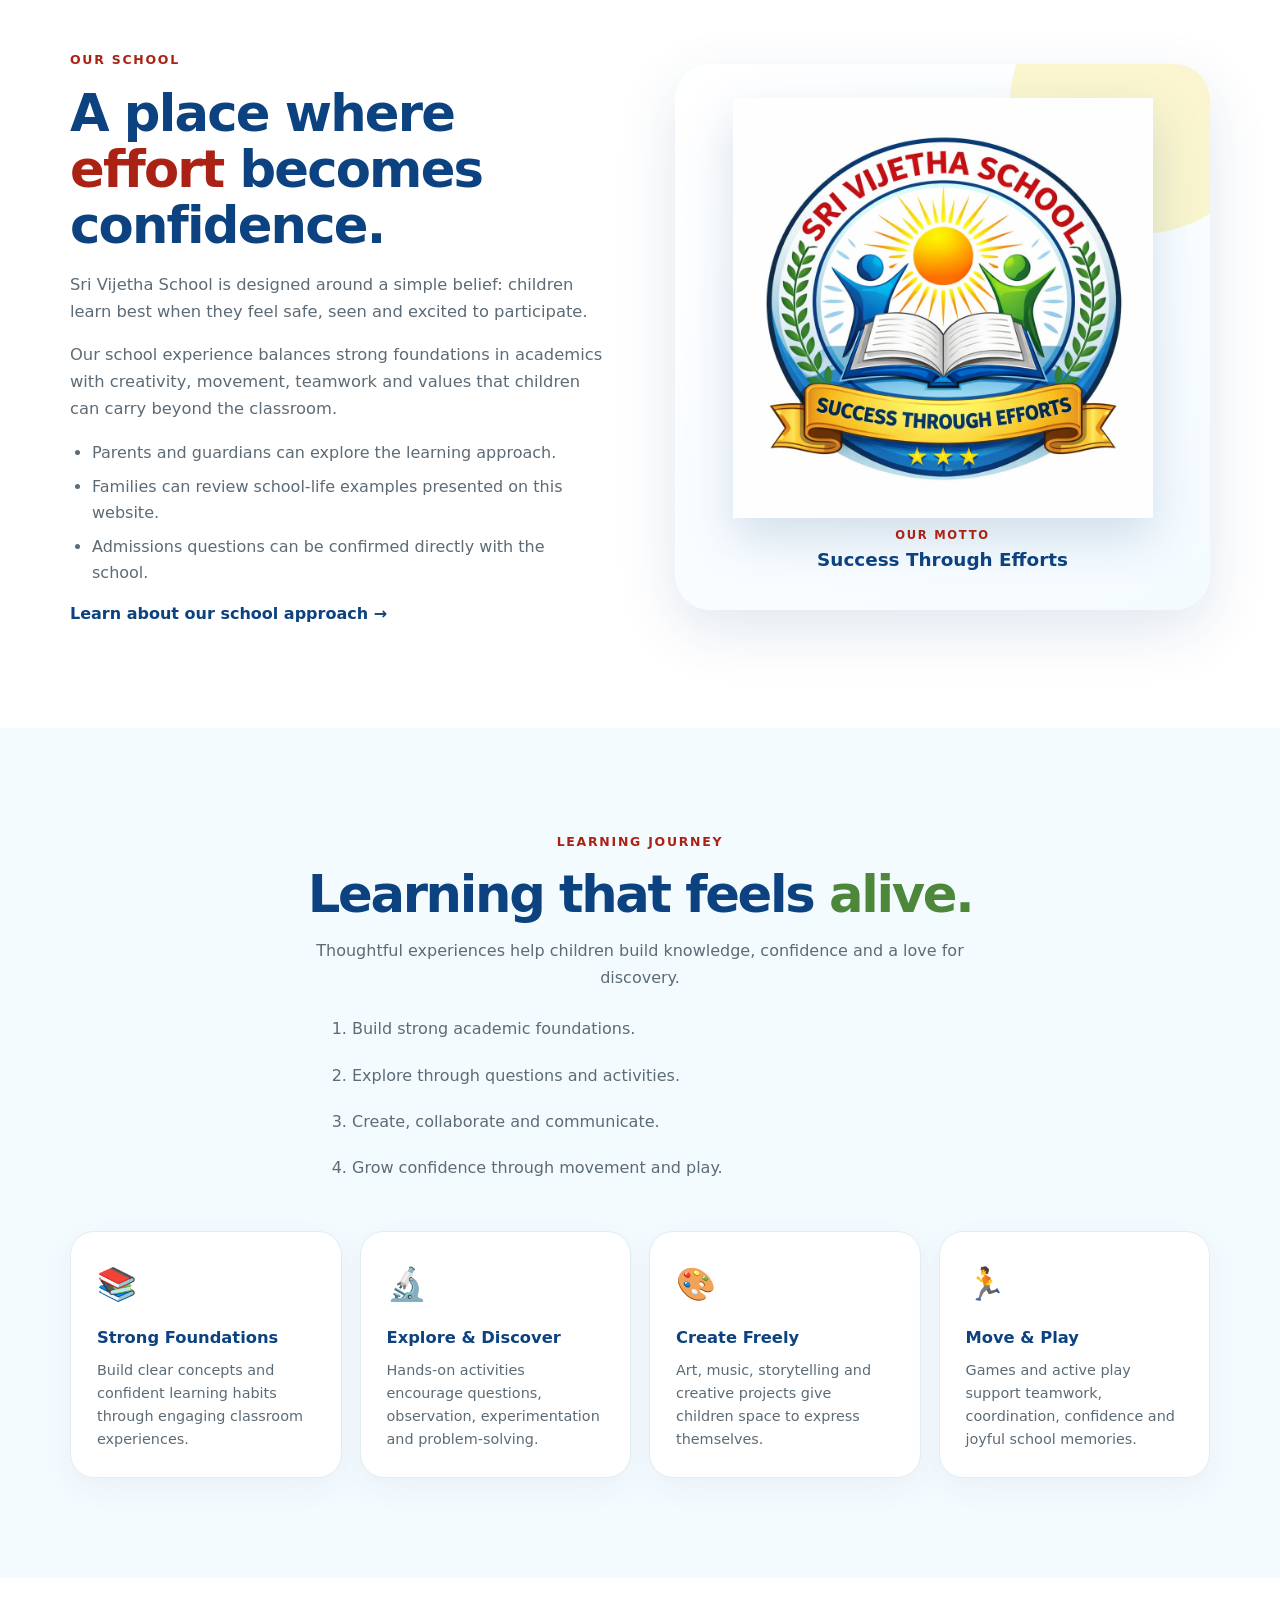
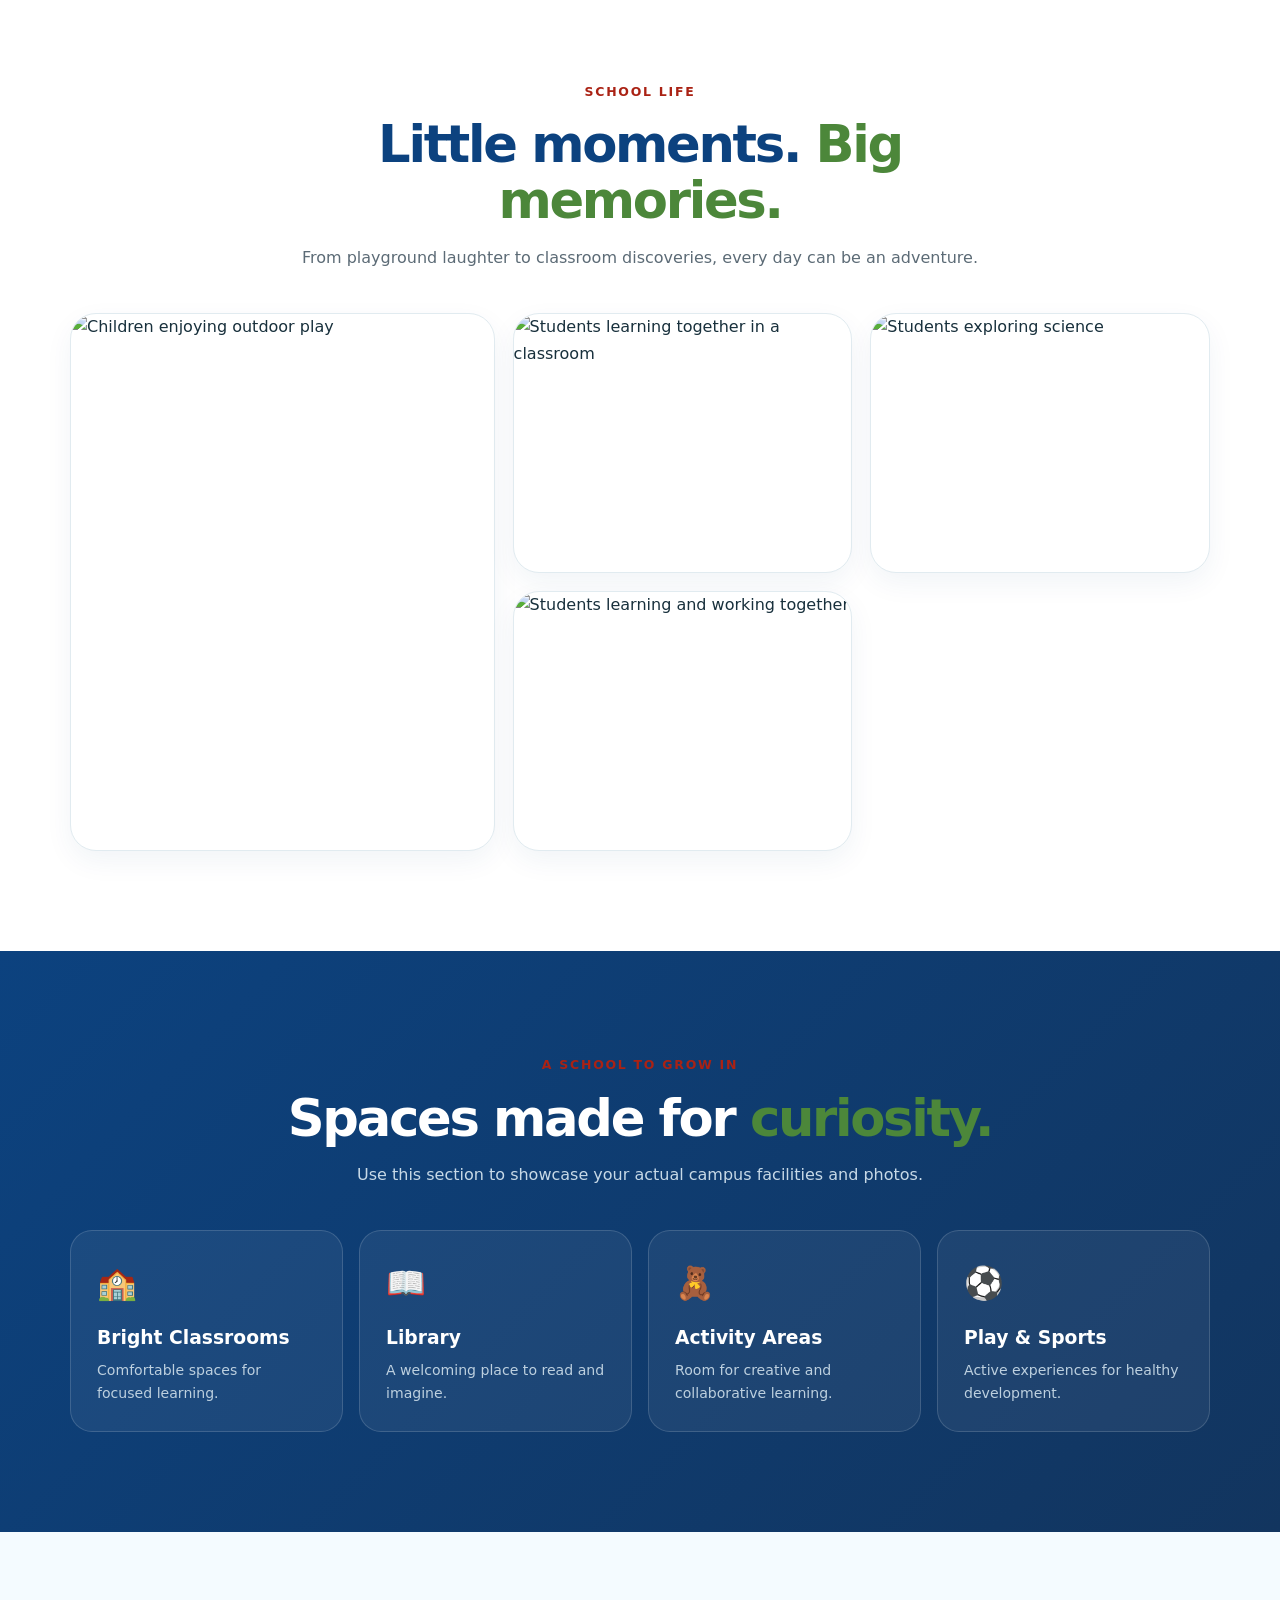
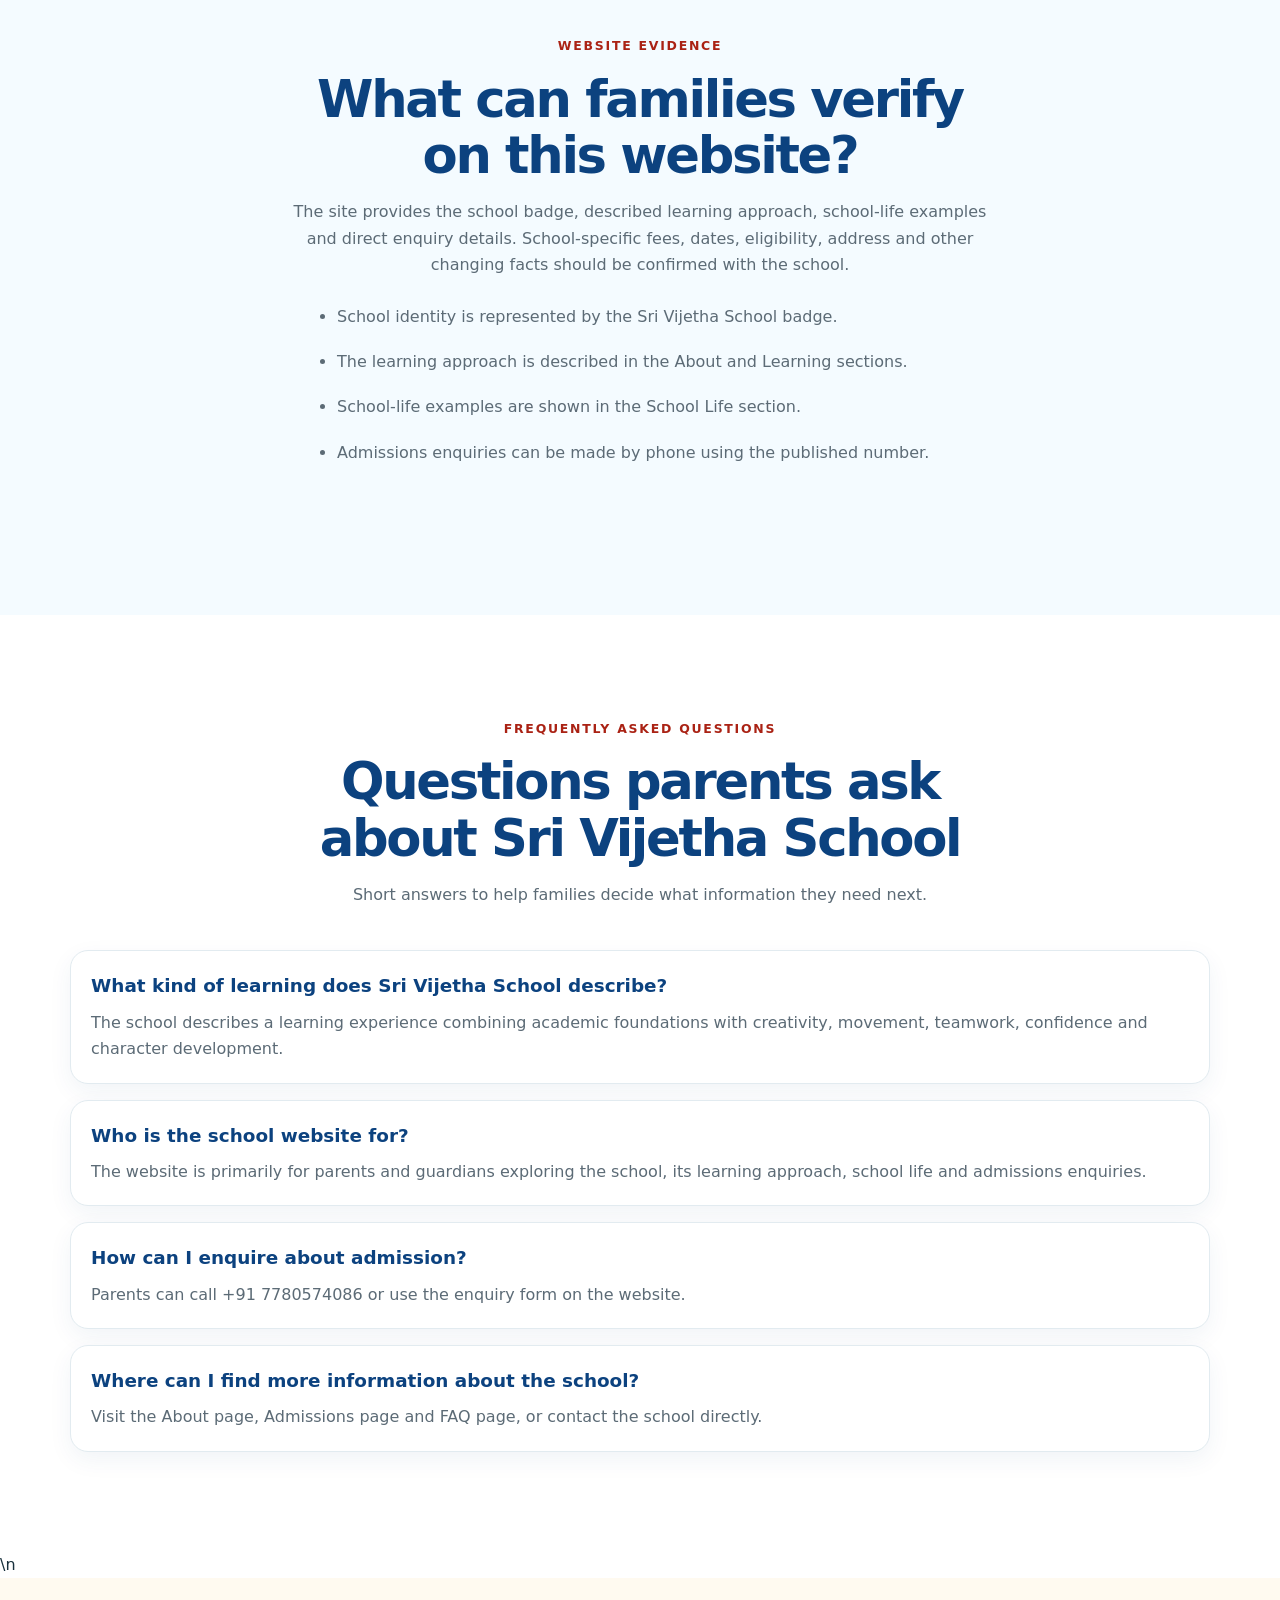
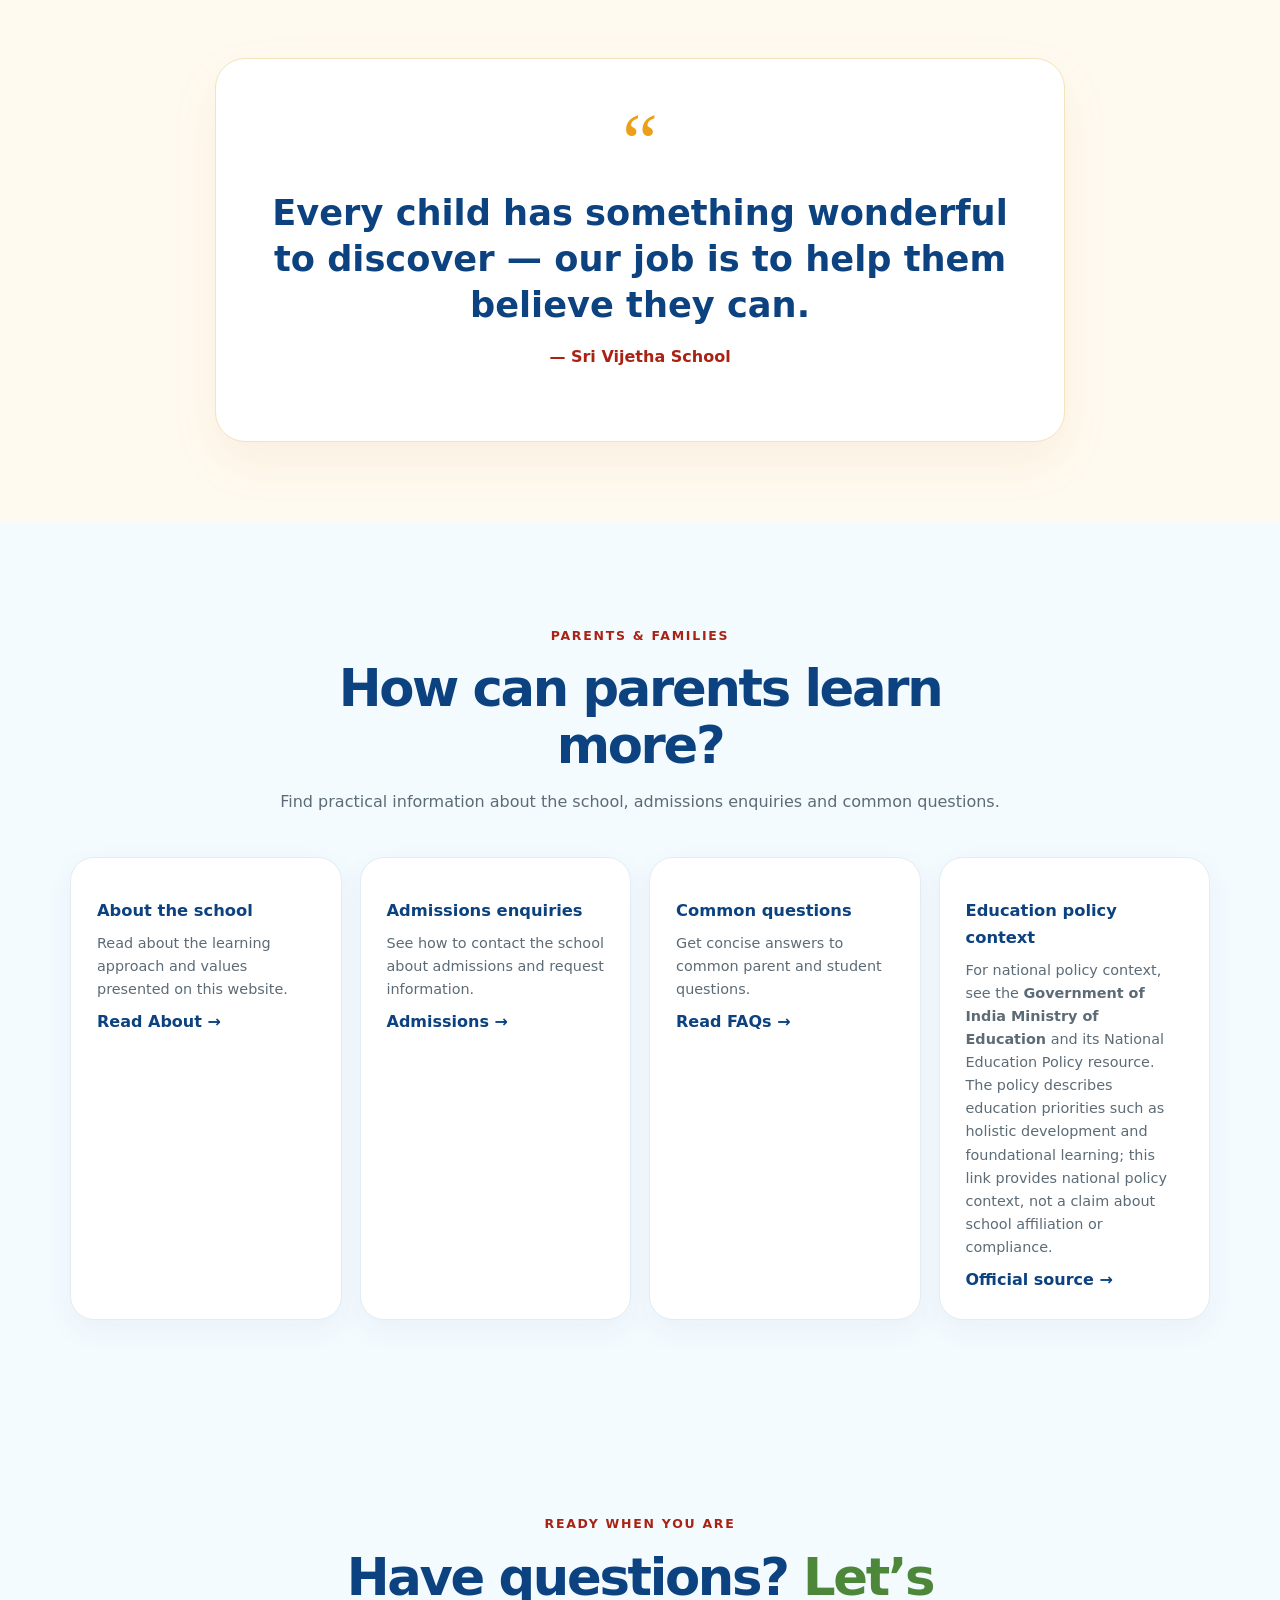
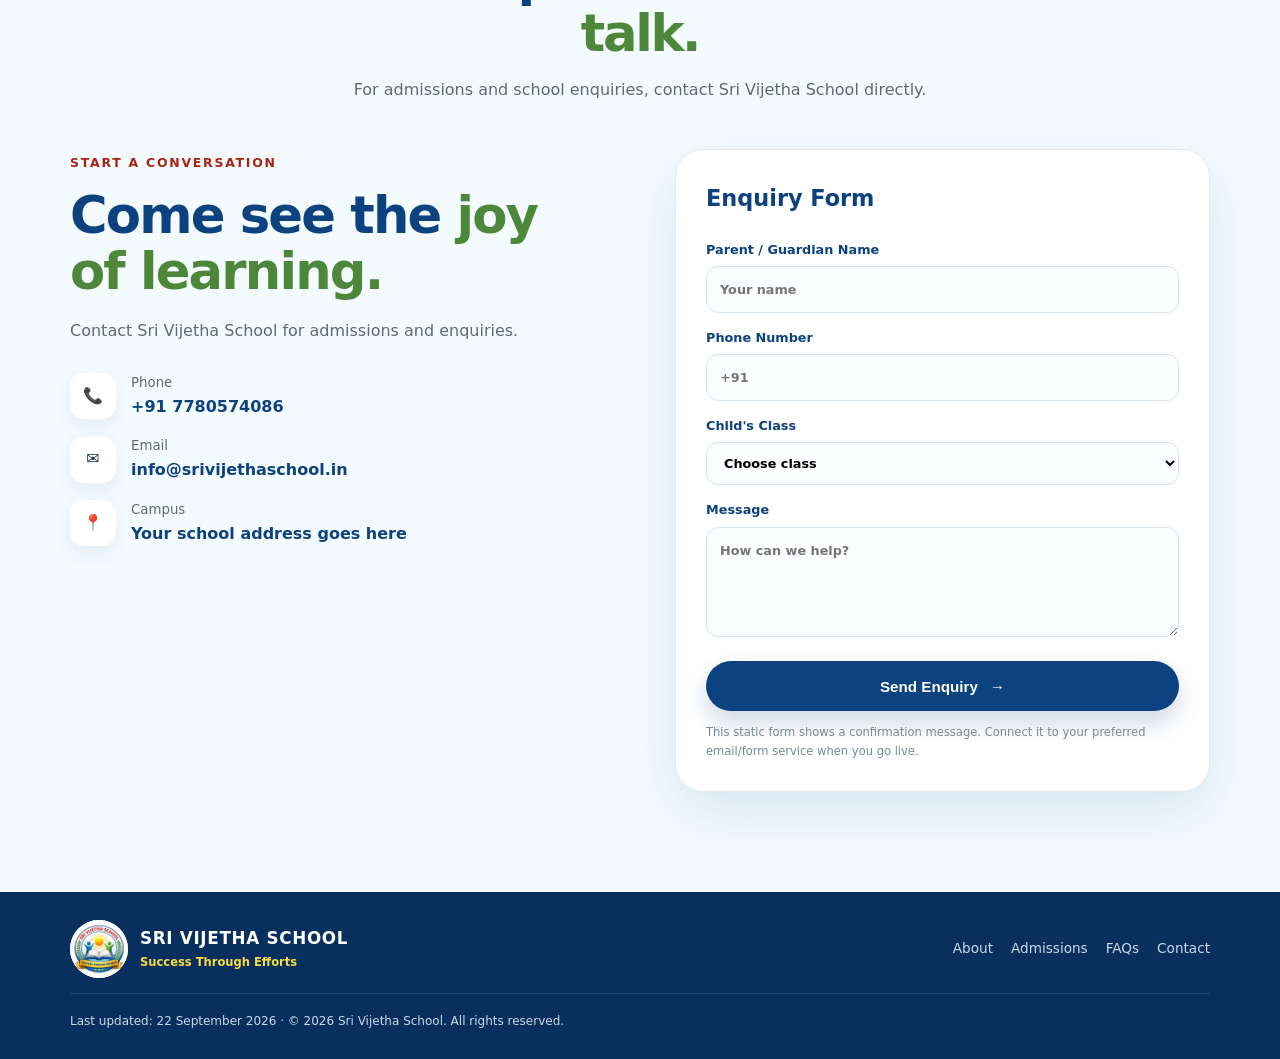
==== commit a395c321: "Change landing page hero to another Indian students image" ====
--- a/index.html
+++ b/index.html
@@ -70,7 +70,7 @@
         </div>
         <div class="hero-art photo-hero reveal delay-1" aria-label="Indian school students in uniform at school">
           <div class="hero-art-label">JOYFUL SCHOOL LIFE</div>
-          <img class="hero-student-photo" src="https://images.unsplash.com/photo-1692269725836-fbd72e98883f?auto=format&fit=crop&w=1600&q=90" alt="Indian school students learning together in a classroom">
+          <img class="hero-student-photo" src="https://images.pexels.com/photos/3231359/pexels-photo-3231359.jpeg?auto=compress&cs=tinysrgb&w=1600" alt="Indian schoolgirls in uniform learning together in a classroom">
           <div class="photo-overlay"></div>
           <div class="photo-caption"><strong>Learning together</strong><small>School life • Friendship • Confidence</small></div><small class="hero-photo-credit">Photo: Unsplash</small>
           
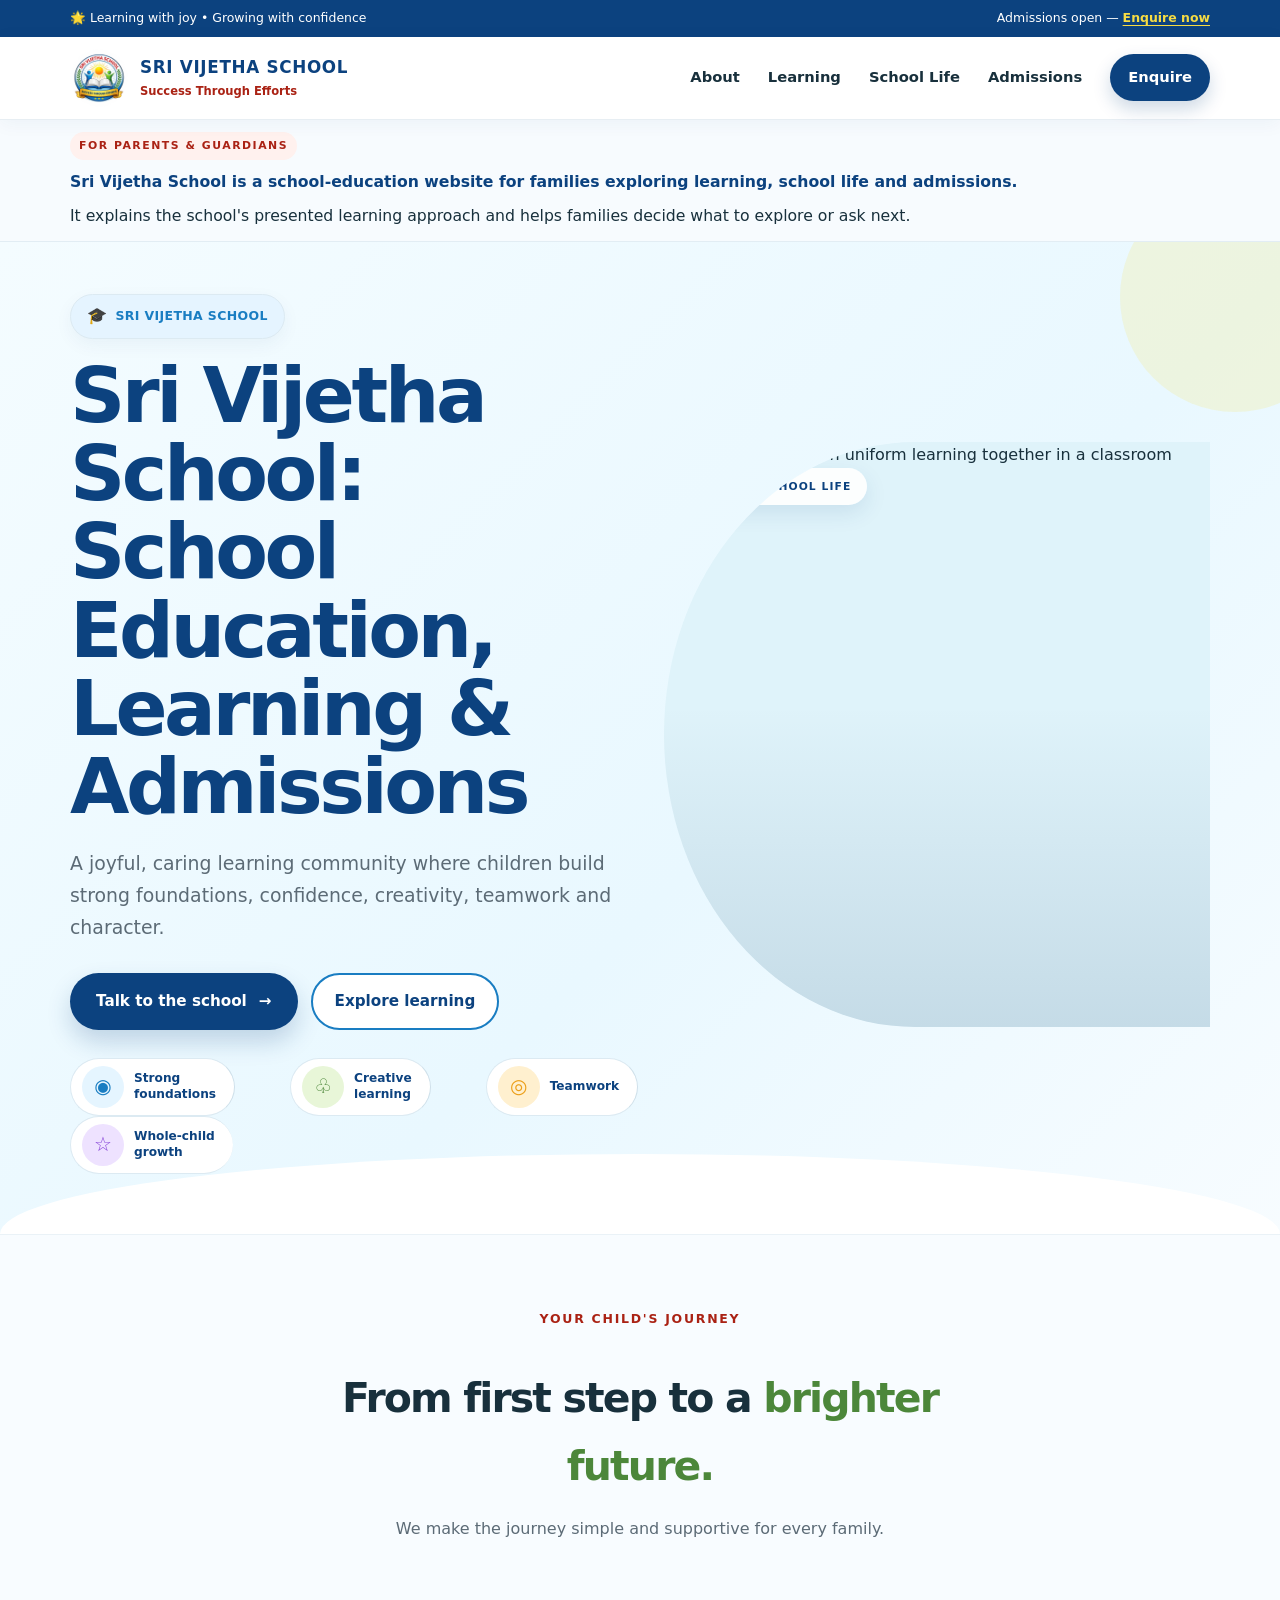
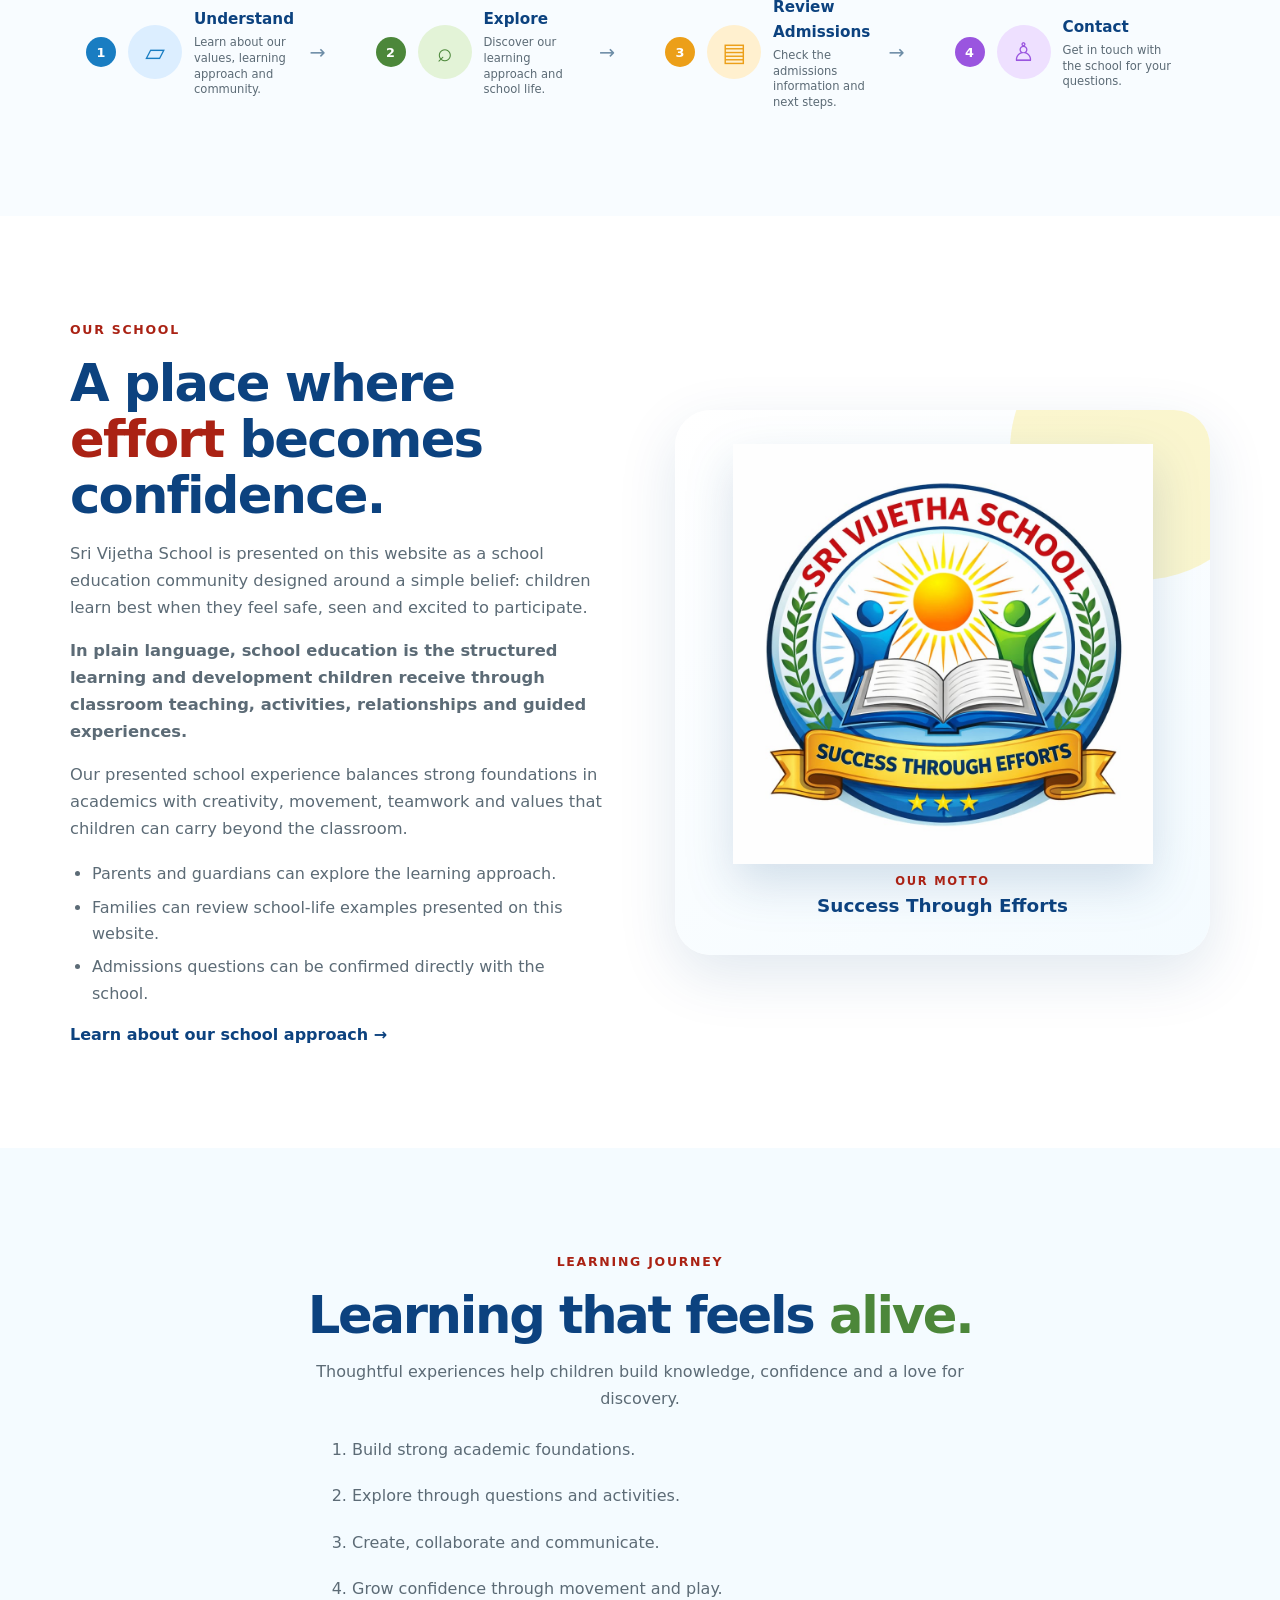
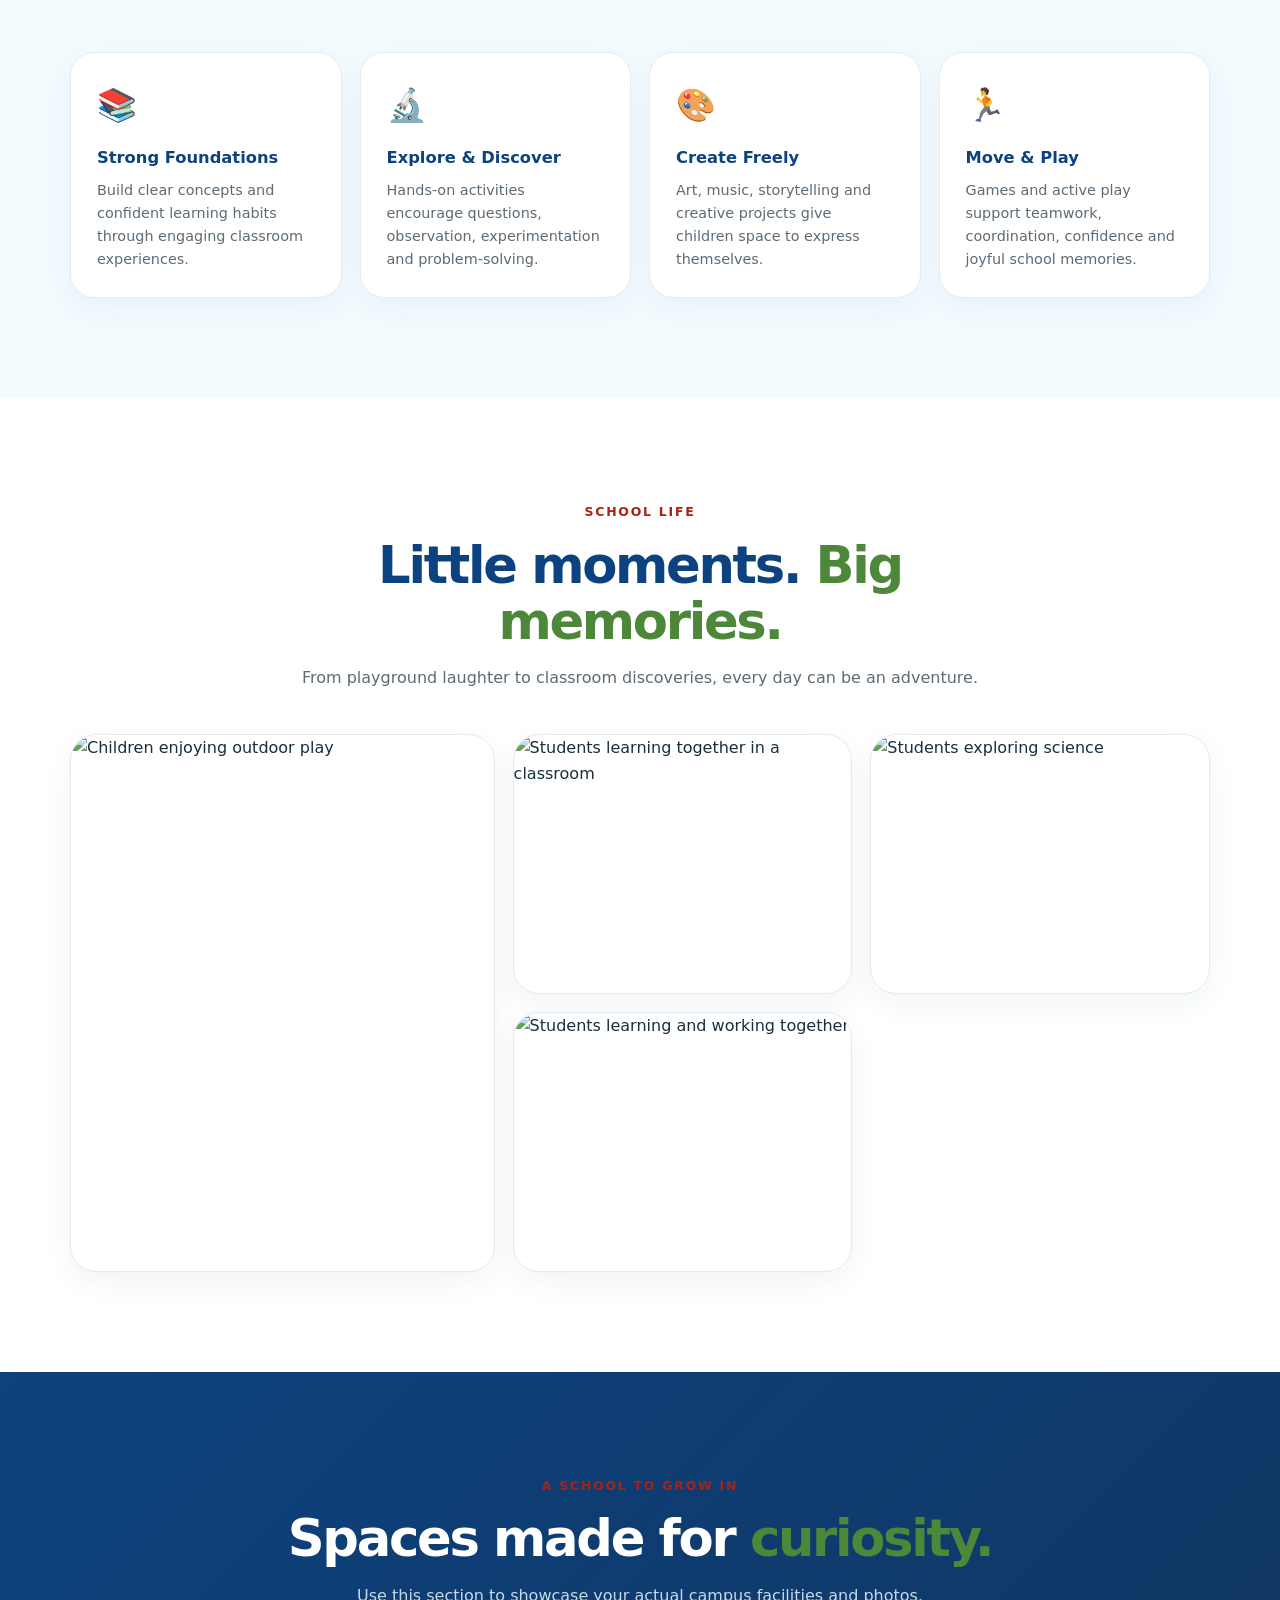
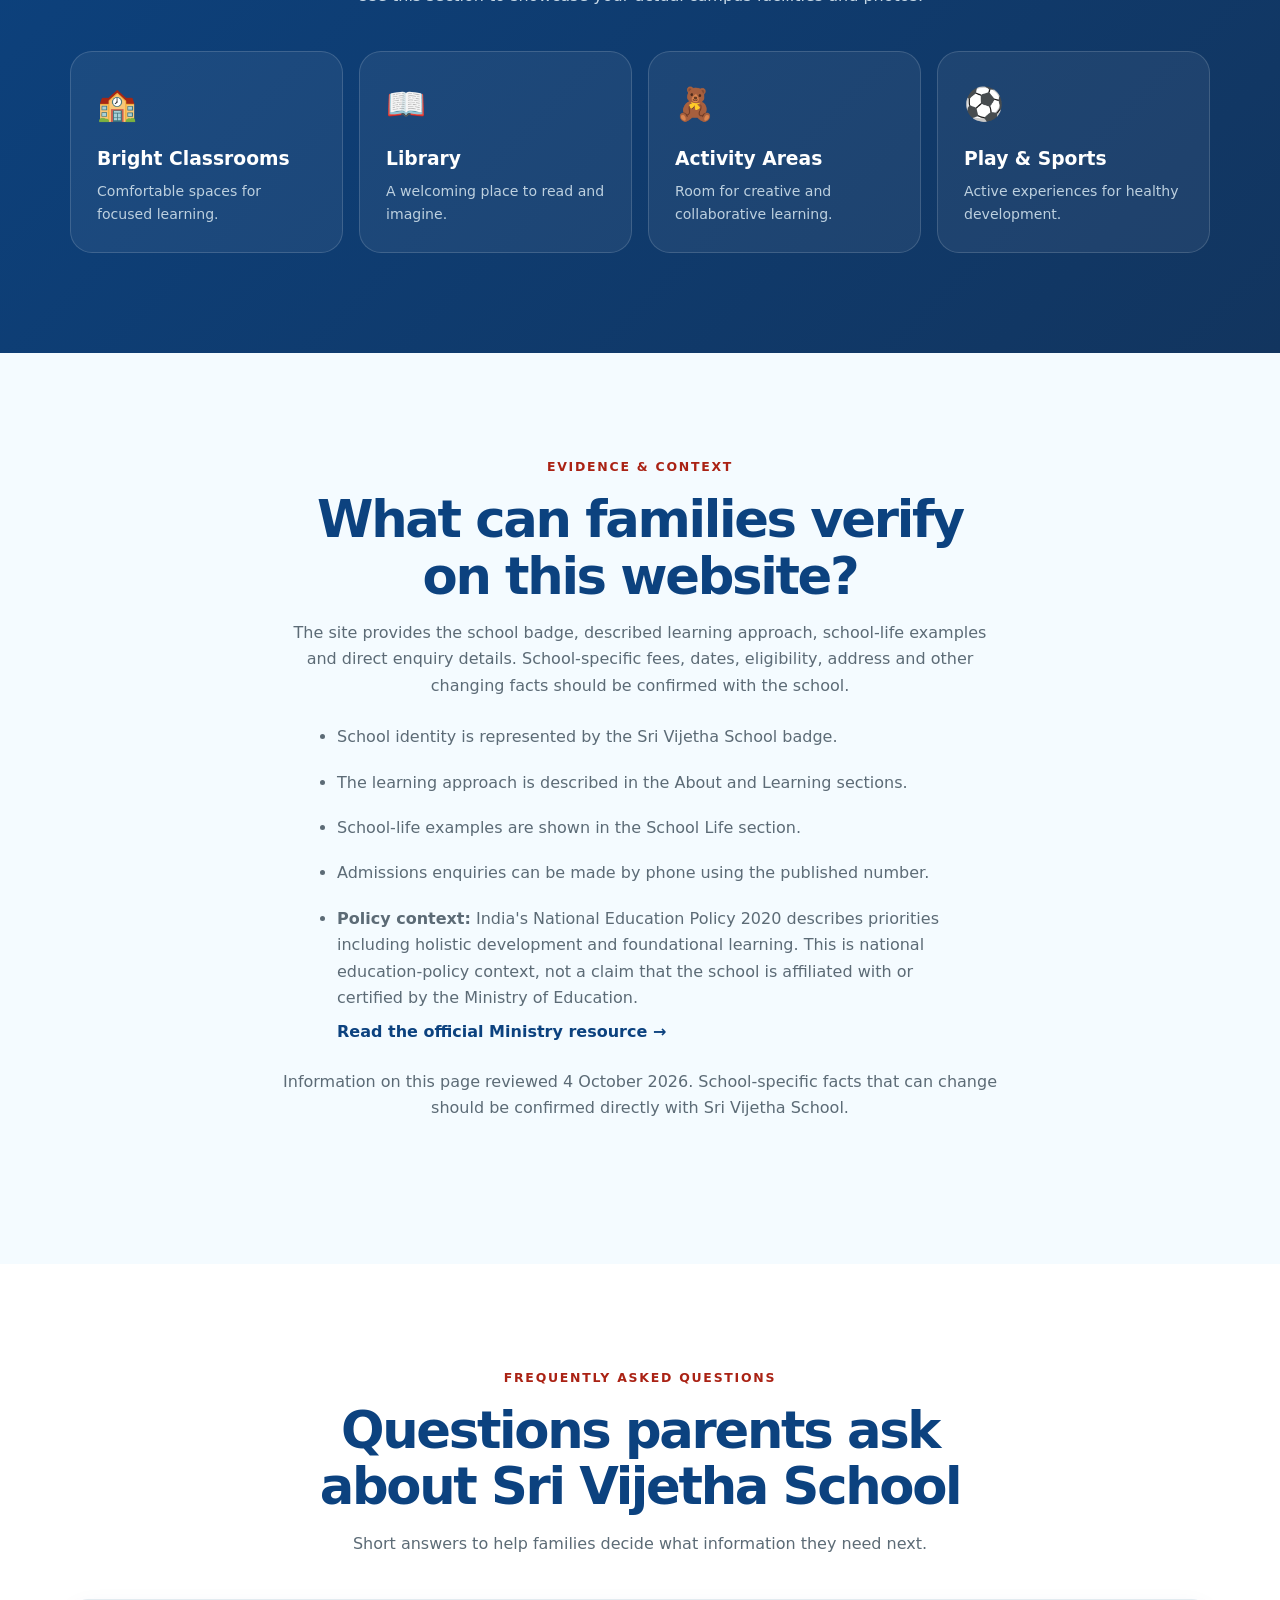
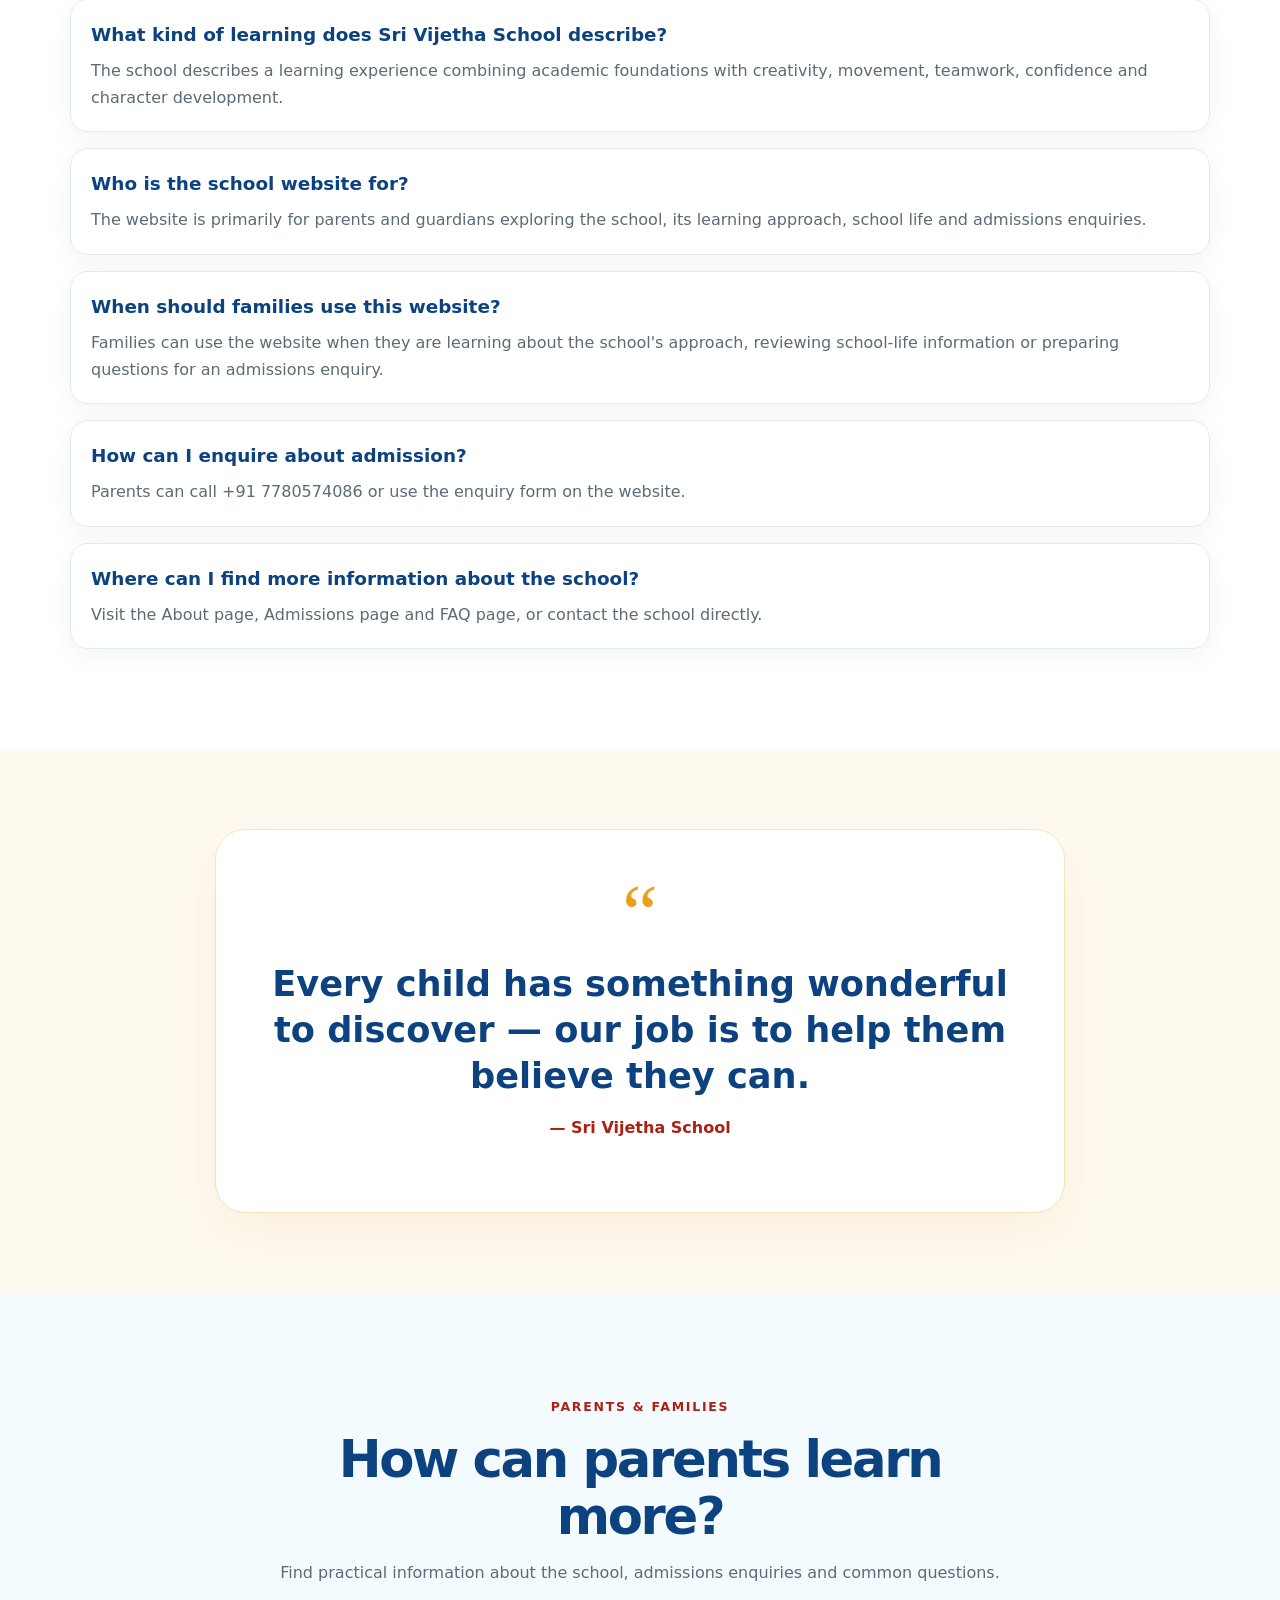
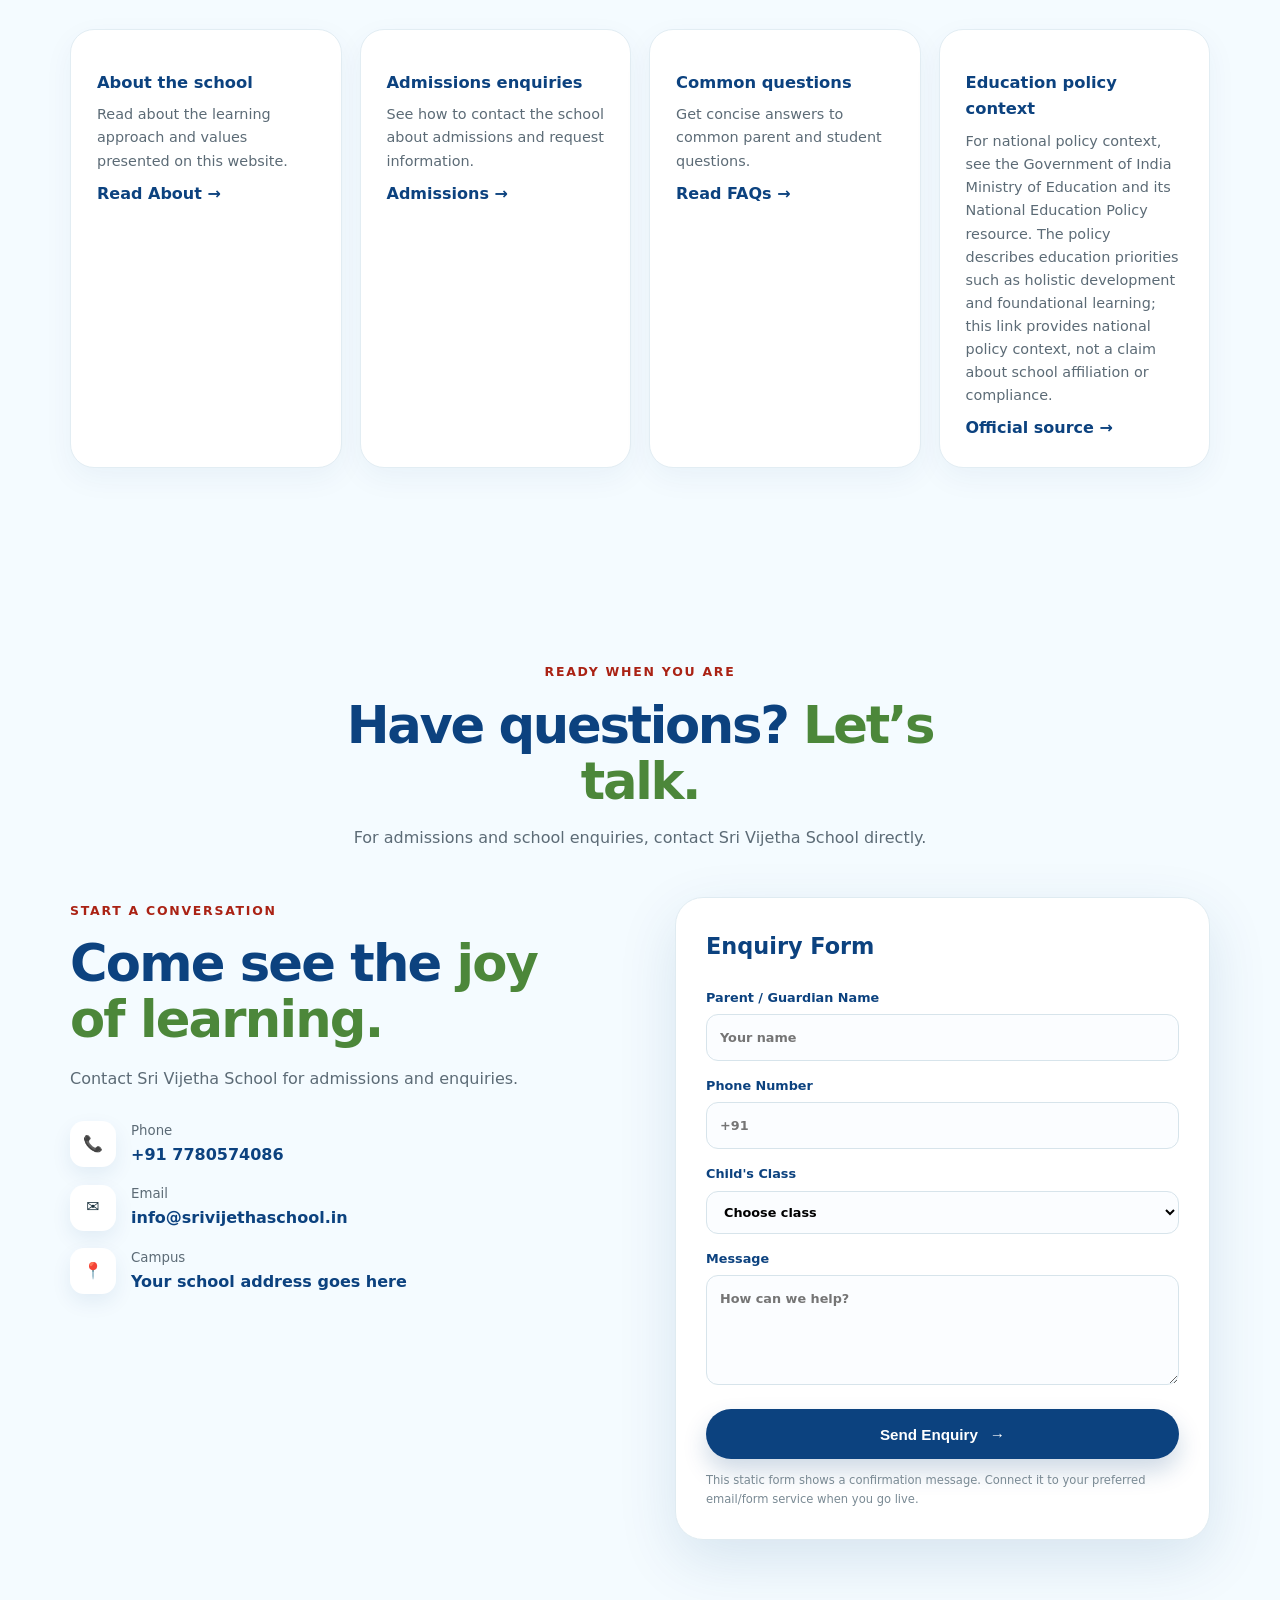
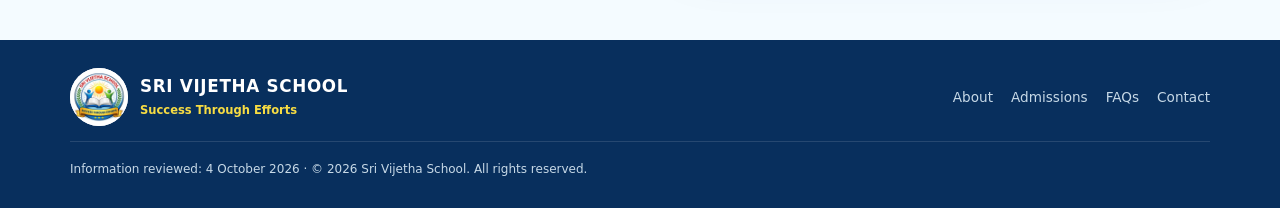
==== commit a92f5cdc: "Improve homepage SEO AEO GEO signals" ====
--- a/index.html
+++ b/index.html
@@ -3,22 +3,22 @@
 <head>
   <meta charset="utf-8">
   <meta name="viewport" content="width=device-width, initial-scale=1">
-  <meta name="description" content="Sri Vijetha School offers joyful, caring and future-ready school education focused on learning, confidence, creativity and holistic child development.">
+  <meta name="description" content="Sri Vijetha School helps parents explore school education, learning, school life and admissions, with a focus on confidence, creativity and holistic development.">
   <link rel="canonical" href="https://www.srivijethaschool.com/">
   <meta property="og:type" content="website">
   <meta property="og:title" content="Sri Vijetha School | School Education & Admissions">
-  <meta property="og:description" content="Discover Sri Vijetha School, a learning community focused on academics, creativity, confidence, character and joyful school life.">
+  <meta property="og:description" content="Explore Sri Vijetha School's learning approach, school life and admissions information for parents and guardians.">
   <meta property="og:url" content="https://www.srivijethaschool.com/">
   <meta property="og:image" content="https://www.srivijethaschool.com/school-badge.jpg">
   <meta name="twitter:card" content="summary_large_image">
   <meta name="twitter:title" content="Sri Vijetha School | School Education & Admissions">
-  <meta name="twitter:description" content="A joyful learning community focused on knowledge, confidence, creativity and holistic development.">
+  <meta name="twitter:description" content="Explore learning, school life and admissions information for parents and guardians.">
   <meta name="twitter:image" content="https://www.srivijethaschool.com/school-badge.jpg">
   <meta name="theme-color" content="#0c427f">
   <title>Sri Vijetha School | School Education & Admissions</title>
   <link rel="icon" href="school-badge.jpg">
   <link rel="stylesheet" href="style.css">
-  <script type="application/ld+json">{"@context":"https://schema.org","@graph":[{"@type":"Organization","@id":"https://www.srivijethaschool.com/#organization","name":"Sri Vijetha School","url":"https://www.srivijethaschool.com/","logo":"https://www.srivijethaschool.com/school-badge.jpg","telephone":"+91 7780574086"},{"@type":"WebPage","@id":"https://www.srivijethaschool.com/#webpage","url":"https://www.srivijethaschool.com/","name":"Sri Vijetha School | School Education & Admissions","description":"Sri Vijetha School offers joyful, caring and future-ready school education focused on learning, confidence, creativity and holistic child development.","isPartOf":{"@id":"https://www.srivijethaschool.com/#website"},"about":{"@id":"https://www.srivijethaschool.com/#organization"},"publisher":{"@id":"https://www.srivijethaschool.com/#organization"}},{"@type":"WebSite","@id":"https://www.srivijethaschool.com/#website","url":"https://www.srivijethaschool.com/","name":"Sri Vijetha School","publisher":{"@id":"https://www.srivijethaschool.com/#organization"}},{"@type":"BreadcrumbList","itemListElement":[{"@type":"ListItem","position":1,"name":"Home","item":"https://www.srivijethaschool.com/"}]},{"@type":"FAQPage","mainEntity":[{"@type":"Question","name":"What kind of learning does Sri Vijetha School describe?","acceptedAnswer":{"@type":"Answer","text":"The school describes a learning experience combining academic foundations with creativity, movement, teamwork, confidence and character development."}},{"@type":"Question","name":"Who is the school website for?","acceptedAnswer":{"@type":"Answer","text":"The website is primarily for parents and guardians exploring the school, its learning approach, school life and admissions enquiries."}},{"@type":"Question","name":"How can I enquire about admission?","acceptedAnswer":{"@type":"Answer","text":"Parents can call +91 7780574086 or use the enquiry form on the website."}},{"@type":"Question","name":"Where can I find more information about the school?","acceptedAnswer":{"@type":"Answer","text":"Visit the About, Admissions and FAQ pages, or contact the school directly."}}]}]}</script>
+  <script type="application/ld+json">{"@context":"https://schema.org","@graph":[{"@type":"EducationalOrganization","@id":"https://www.srivijethaschool.com/#organization","name":"Sri Vijetha School","url":"https://www.srivijethaschool.com/","logo":"https://www.srivijethaschool.com/school-badge.jpg","telephone":"+91 7780574086","description":"Sri Vijetha School is presented on this website as a school education community focused on learning, confidence, creativity, teamwork and character development.","identifier":{"@type":"PropertyValue","propertyID":"official-website","value":"https://www.srivijethaschool.com/"},"knowsAbout":["school education","foundational learning","creative learning","student development","school admissions"]},{"@type":"WebPage","@id":"https://www.srivijethaschool.com/#webpage","url":"https://www.srivijethaschool.com/","name":"Sri Vijetha School | School Education & Admissions","description":"Sri Vijetha School helps parents explore school education, learning, school life and admissions, with a focus on confidence, creativity and holistic development.","isPartOf":{"@id":"https://www.srivijethaschool.com/#website"},"about":{"@id":"https://www.srivijethaschool.com/#organization"},"publisher":{"@id":"https://www.srivijethaschool.com/#organization"},"dateModified":"2026-10-04"},{"@type":"WebSite","@id":"https://www.srivijethaschool.com/#website","url":"https://www.srivijethaschool.com/","name":"Sri Vijetha School","publisher":{"@id":"https://www.srivijethaschool.com/#organization"}},{"@type":"BreadcrumbList","itemListElement":[{"@type":"ListItem","position":1,"name":"Home","item":"https://www.srivijethaschool.com/"}]},{"@type":"FAQPage","mainEntity":[{"@type":"Question","name":"What kind of learning does Sri Vijetha School describe?","acceptedAnswer":{"@type":"Answer","text":"The school describes a learning experience combining academic foundations with creativity, movement, teamwork, confidence and character development."}},{"@type":"Question","name":"Who is the school website for?","acceptedAnswer":{"@type":"Answer","text":"The website is primarily for parents and guardians exploring the school, its learning approach, school life and admissions enquiries."}},{"@type":"Question","name":"When should families use this website?","acceptedAnswer":{"@type":"Answer","text":"Families can use the website when they are learning about the school's approach, reviewing school-life information or preparing questions for an admissions enquiry."}},{"@type":"Question","name":"How can I enquire about admission?","acceptedAnswer":{"@type":"Answer","text":"Parents can call +91 7780574086 or use the enquiry form on the website."}},{"@type":"Question","name":"Where can I find more information about the school?","acceptedAnswer":{"@type":"Answer","text":"Visit the About, Admissions and FAQ pages, or contact the school directly."}}]}]}</script>
 </head>
 <body>
   <div class="topbar">
@@ -32,48 +32,32 @@
     <div class="container nav-wrap">
       <a class="brand" href="/" aria-label="Sri Vijetha School home">
         <img src="school-badge.jpg" alt="Sri Vijetha School badge">
-        <div>
-          <strong>Sri Vijetha School</strong>
-          <small>Success Through Efforts</small>
-        </div>
+        <div><strong>Sri Vijetha School</strong><small>Success Through Efforts</small></div>
       </a>
       <button class="menu-toggle" aria-label="Open menu" aria-expanded="false">☰</button>
       <nav class="nav" aria-label="Main navigation">
-        <a href="#about">About</a>
-        <a href="#learning">Learning</a>
-        <a href="#life">School Life</a>
-        <a href="admissions.html">Admissions</a>
-        <a href="#contact" class="nav-cta">Enquire</a>
+        <a href="#about">About</a><a href="#learning">Learning</a><a href="#life">School Life</a><a href="admissions.html">Admissions</a><a href="#contact" class="nav-cta">Enquire</a>
       </nav>
     </div>
   </header>
 
   <main id="home">
-    <section class="answer-summary"><div class="container"><span class="summary-label">FOR FAMILIES</span><strong>Explore a joyful school experience built around learning, confidence, creativity and character.</strong><span> See the learning approach, school life and admissions enquiry options below.</span></div></section>
+    <section class="answer-summary" aria-label="Homepage summary"><div class="container"><span class="summary-label">FOR PARENTS & GUARDIANS</span><strong>Sri Vijetha School is a school-education website for families exploring learning, school life and admissions.</strong><span> It explains the school's presented learning approach and helps families decide what to explore or ask next.</span></div></section>
     <section class="hero">
       <div class="hero-sun"></div>
       <div class="container hero-grid">
         <div class="hero-copy reveal">
           <div class="eyebrow hero-eyebrow"><span>🎓</span> SRI VIJETHA SCHOOL</div>
-          <h1>A place to <span>learn, grow & shine.</span></h1>
+          <h1>Sri Vijetha School: School Education, Learning & Admissions</h1>
           <p class="hero-lead">A joyful, caring learning community where children build strong foundations, confidence, creativity, teamwork and character.</p>
-          <div class="hero-actions">
-            <a class="btn btn-primary" href="#contact">Talk to the school <span>→</span></a>
-            <a class="btn btn-ghost" href="#learning">Explore learning</a>
-          </div>
-          <div class="hero-points hero-points-visual">
-            <span><b>◉</b><small>Strong<br>foundations</small></span>
-            <span><b>♧</b><small>Creative<br>learning</small></span>
-            <span><b>◎</b><small>Teamwork</small></span>
-            <span><b>☆</b><small>Whole-child<br>growth</small></span>
-          </div>
+          <div class="hero-actions"><a class="btn btn-primary" href="#contact">Talk to the school <span>→</span></a><a class="btn btn-ghost" href="#learning">Explore learning</a></div>
+          <div class="hero-points hero-points-visual"><span><b>◉</b><small>Strong<br>foundations</small></span><span><b>♧</b><small>Creative<br>learning</small></span><span><b>◎</b><small>Teamwork</small></span><span><b>☆</b><small>Whole-child<br>growth</small></span></div>
         </div>
         <div class="hero-art photo-hero reveal delay-1" aria-label="Indian school students in uniform at school">
           <div class="hero-art-label">JOYFUL SCHOOL LIFE</div>
           <img class="hero-student-photo" src="https://images.pexels.com/photos/3231359/pexels-photo-3231359.jpeg?auto=compress&cs=tinysrgb&w=1600" alt="Indian schoolgirls in uniform learning together in a classroom">
           <div class="photo-overlay"></div>
-          <div class="photo-caption"><strong>Learning together</strong><small>School life • Friendship • Confidence</small></div><small class="hero-photo-credit">Photo: Unsplash</small>
-          
+          <div class="photo-caption"><strong>Learning together</strong><small>School life • Friendship • Confidence</small></div><small class="hero-photo-credit">Photo: Pexels</small>
         </div>
       </div><div class="wave"></div>
     </section>
@@ -90,8 +74,10 @@
 
     <section id="about" class="section"><div class="container two-col">
       <div class="section-copy reveal"><span class="section-kicker">OUR SCHOOL</span><h2>A place where <em>effort</em> becomes confidence.</h2>
-        <p>Sri Vijetha School is designed around a simple belief: children learn best when they feel safe, seen and excited to participate.</p>
-        <p>Our school experience balances strong foundations in academics with creativity, movement, teamwork and values that children can carry beyond the classroom.</p><ul class="content-list"><li>Parents and guardians can explore the learning approach.</li><li>Families can review school-life examples presented on this website.</li><li>Admissions questions can be confirmed directly with the school.</li></ul>
+        <p>Sri Vijetha School is presented on this website as a school education community designed around a simple belief: children learn best when they feel safe, seen and excited to participate.</p>
+        <p><strong>In plain language, school education is the structured learning and development children receive through classroom teaching, activities, relationships and guided experiences.</strong></p>
+        <p>Our presented school experience balances strong foundations in academics with creativity, movement, teamwork and values that children can carry beyond the classroom.</p>
+        <ul class="content-list"><li>Parents and guardians can explore the learning approach.</li><li>Families can review school-life examples presented on this website.</li><li>Admissions questions can be confirmed directly with the school.</li></ul>
         <a class="text-link" href="about.html">Learn about our school approach →</a>
       </div>
       <div class="badge-card reveal delay-1"><div class="badge-glow"></div><img src="school-badge.jpg" alt="Sri Vijetha School official badge"><div class="badge-caption"><span>Our motto</span><strong>Success Through Efforts</strong></div></div>
@@ -119,46 +105,24 @@
 
     <section id="facilities" class="section section-navy"><div class="container">
       <div class="section-heading light reveal"><span class="section-kicker">A SCHOOL TO GROW IN</span><h2>Spaces made for <span>curiosity.</span></h2><p>Use this section to showcase your actual campus facilities and photos.</p></div>
-      <div class="facility-grid">
-        <div class="facility"><span>🏫</span><h3>Bright Classrooms</h3><p>Comfortable spaces for focused learning.</p></div>
-        <div class="facility"><span>📖</span><h3>Library</h3><p>A welcoming place to read and imagine.</p></div>
-        <div class="facility"><span>🧸</span><h3>Activity Areas</h3><p>Room for creative and collaborative learning.</p></div>
-        <div class="facility"><span>⚽</span><h3>Play & Sports</h3><p>Active experiences for healthy development.</p></div>
-      </div>
+      <div class="facility-grid"><div class="facility"><span>🏫</span><h3>Bright Classrooms</h3><p>Comfortable spaces for focused learning.</p></div><div class="facility"><span>📖</span><h3>Library</h3><p>A welcoming place to read and imagine.</p></div><div class="facility"><span>🧸</span><h3>Activity Areas</h3><p>Room for creative and collaborative learning.</p></div><div class="facility"><span>⚽</span><h3>Play & Sports</h3><p>Active experiences for healthy development.</p></div></div>
     </div></section>
 
-    <section class="section section-soft"><div class="container"><div class="section-heading"><span class="section-kicker">WEBSITE EVIDENCE</span><h2>What can families verify on this website?</h2><p>The site provides the school badge, described learning approach, school-life examples and direct enquiry details. School-specific fees, dates, eligibility, address and other changing facts should be confirmed with the school.</p><ul class="evidence-list"><li>School identity is represented by the Sri Vijetha School badge.</li><li>The learning approach is described in the About and Learning sections.</li><li>School-life examples are shown in the School Life section.</li><li>Admissions enquiries can be made by phone using the published number.</li></ul></div></div></section>
+    <section class="section section-soft"><div class="container"><div class="section-heading"><span class="section-kicker">EVIDENCE & CONTEXT</span><h2>What can families verify on this website?</h2><p>The site provides the school badge, described learning approach, school-life examples and direct enquiry details. School-specific fees, dates, eligibility, address and other changing facts should be confirmed with the school.</p><ul class="evidence-list"><li>School identity is represented by the Sri Vijetha School badge.</li><li>The learning approach is described in the About and Learning sections.</li><li>School-life examples are shown in the School Life section.</li><li>Admissions enquiries can be made by phone using the published number.</li><li><strong>Policy context:</strong> India's National Education Policy 2020 describes priorities including holistic development and foundational learning. This is national education-policy context, not a claim that the school is affiliated with or certified by the Ministry of Education. <a class="text-link" href="https://www.education.gov.in/national-education-policy" rel="noopener noreferrer">Read the official Ministry resource →</a></li></ul><p class="source-note">Information on this page reviewed 4 October 2026. School-specific facts that can change should be confirmed directly with Sri Vijetha School.</p></div></div></section>
 
-    <section id="faq" class="section"><div class="container"><div class="section-heading"><span class="section-kicker">FREQUENTLY ASKED QUESTIONS</span><h2>Questions parents ask about Sri Vijetha School</h2><p>Short answers to help families decide what information they need next.</p></div><div class="faq-list"><article><h3>What kind of learning does Sri Vijetha School describe?</h3><p>The school describes a learning experience combining academic foundations with creativity, movement, teamwork, confidence and character development.</p></article><article><h3>Who is the school website for?</h3><p>The website is primarily for parents and guardians exploring the school, its learning approach, school life and admissions enquiries.</p></article><article><h3>How can I enquire about admission?</h3><p>Parents can call <a href="tel:+917780574086">+91 7780574086</a> or use the enquiry form on the website.</p></article><article><h3>Where can I find more information about the school?</h3><p>Visit the <a href="about.html">About page</a>, <a href="admissions.html">Admissions page</a> and <a href="faq.html">FAQ page</a>, or contact the school directly.</p></article></div></div></section>\n    <section class="section quote-section"><div class="container quote-card reveal"><div class="quote-mark">“</div><blockquote>Every child has something wonderful to discover — our job is to help them believe they can.</blockquote><p>— Sri Vijetha School</p></div></section>
+    <section id="faq" class="section"><div class="container"><div class="section-heading"><span class="section-kicker">FREQUENTLY ASKED QUESTIONS</span><h2>Questions parents ask about Sri Vijetha School</h2><p>Short answers to help families decide what information they need next.</p></div><div class="faq-list"><article><h3>What kind of learning does Sri Vijetha School describe?</h3><p>The school describes a learning experience combining academic foundations with creativity, movement, teamwork, confidence and character development.</p></article><article><h3>Who is the school website for?</h3><p>The website is primarily for parents and guardians exploring the school, its learning approach, school life and admissions enquiries.</p></article><article><h3>When should families use this website?</h3><p>Families can use the website when they are learning about the school's approach, reviewing school-life information or preparing questions for an admissions enquiry.</p></article><article><h3>How can I enquire about admission?</h3><p>Parents can call <a href="tel:+917780574086">+91 7780574086</a> or use the enquiry form on the website.</p></article><article><h3>Where can I find more information about the school?</h3><p>Visit the <a href="about.html">About page</a>, <a href="admissions.html">Admissions page</a> and <a href="faq.html">FAQ page</a>, or contact the school directly.</p></article></div></div></section>
 
-    <section class="section section-soft"><div class="container"><div class="section-heading"><span class="section-kicker">PARENTS & FAMILIES</span><h2>How can parents learn more?</h2><p>Find practical information about the school, admissions enquiries and common questions.</p></div><div class="cards four"><article class="feature-card"><h3>About the school</h3><p>Read about the learning approach and values presented on this website.</p><a class="text-link" href="about.html">Read About →</a></article><article class="feature-card"><h3>Admissions enquiries</h3><p>See how to contact the school about admissions and request information.</p><a class="text-link" href="admissions.html">Admissions →</a></article><article class="feature-card"><h3>Common questions</h3><p>Get concise answers to common parent and student questions.</p><a class="text-link" href="faq.html">Read FAQs →</a></article><article class="feature-card"><h3>Education policy context</h3><p>For national policy context, see the <strong>Government of India Ministry of Education</strong> and its National Education Policy resource. The policy describes education priorities such as holistic development and foundational learning; this link provides national policy context, not a claim about school affiliation or compliance.</p><a class="text-link" href="https://www.education.gov.in/national-education-policy" rel="noopener noreferrer">Official source →</a></article></div></div></section>
+    <section class="section quote-section"><div class="container quote-card reveal"><div class="quote-mark">“</div><blockquote>Every child has something wonderful to discover — our job is to help them believe they can.</blockquote><p>— Sri Vijetha School</p></div></section>
+
+    <section class="section section-soft"><div class="container"><div class="section-heading"><span class="section-kicker">PARENTS & FAMILIES</span><h2>How can parents learn more?</h2><p>Find practical information about the school, admissions enquiries and common questions.</p></div><div class="cards four"><article class="feature-card"><h3>About the school</h3><p>Read about the learning approach and values presented on this website.</p><a class="text-link" href="about.html">Read About →</a></article><article class="feature-card"><h3>Admissions enquiries</h3><p>See how to contact the school about admissions and request information.</p><a class="text-link" href="admissions.html">Admissions →</a></article><article class="feature-card"><h3>Common questions</h3><p>Get concise answers to common parent and student questions.</p><a class="text-link" href="faq.html">Read FAQs →</a></article><article class="feature-card"><h3>Education policy context</h3><p>For national policy context, see the Government of India Ministry of Education and its National Education Policy resource. The policy describes education priorities such as holistic development and foundational learning; this link provides national policy context, not a claim about school affiliation or compliance.</p><a class="text-link" href="https://www.education.gov.in/national-education-policy" rel="noopener noreferrer">Official source →</a></article></div></div></section>
 
     <section id="contact" class="section contact-section"><div class="container"><div class="section-heading contact-heading"><span class="section-kicker">READY WHEN YOU ARE</span><h2>Have questions? <span>Let’s talk.</span></h2><p>For admissions and school enquiries, contact Sri Vijetha School directly.</p></div></div><div class="container contact-grid">
-      <div class="contact-copy reveal"><span class="section-kicker">START A CONVERSATION</span><h2>Come see the <span>joy of learning.</span></h2>
-        <p>Contact Sri Vijetha School for admissions and enquiries.</p>
-        <div class="contact-list">
-          <div><span>📞</span><div><small>Phone</small><b><a href="tel:+917780574086">+91 7780574086</a></b></div></div>
-          <div><span>✉️</span><div><small>Email</small><b>info@srivijethaschool.in</b></div></div>
-          <div><span>📍</span><div><small>Campus</small><b>Your school address goes here</b></div></div>
-        </div>
-      </div>
-      <form class="enquiry-form" onsubmit="return submitEnquiry(event)" aria-label="School enquiry form">
-        <h3>Enquiry Form</h3>
-        <label>Parent / Guardian Name<input required name="name" placeholder="Your name"></label>
-        <label>Phone Number<input required name="phone" type="tel" placeholder="+91"></label>
-        <label>Child's Class<select name="class"><option>Choose class</option><option>Pre-Primary</option><option>Primary</option><option>Middle School</option><option>High School</option></select></label>
-        <label>Message<textarea name="message" rows="4" placeholder="How can we help?"></textarea></label>
-        <button class="btn btn-primary" type="submit">Send Enquiry <span>→</span></button>
-        <p class="form-note" id="form-note">This static form shows a confirmation message. Connect it to your preferred email/form service when you go live.</p>
-      </form>
+      <div class="contact-copy reveal"><span class="section-kicker">START A CONVERSATION</span><h2>Come see the <span>joy of learning.</span></h2><p>Contact Sri Vijetha School for admissions and enquiries.</p><div class="contact-list"><div><span>📞</span><div><small>Phone</small><b><a href="tel:+917780574086">+91 7780574086</a></b></div></div><div><span>✉️</span><div><small>Email</small><b>info@srivijethaschool.in</b></div></div><div><span>📍</span><div><small>Campus</small><b>Your school address goes here</b></div></div></div></div>
+      <form class="enquiry-form" onsubmit="return submitEnquiry(event)" aria-label="School enquiry form"><h3>Enquiry Form</h3><label>Parent / Guardian Name<input required name="name" placeholder="Your name"></label><label>Phone Number<input required name="phone" type="tel" placeholder="+91"></label><label>Child's Class<select name="class"><option>Choose class</option><option>Pre-Primary</option><option>Primary</option><option>Middle School</option><option>High School</option></select></label><label>Message<textarea name="message" rows="4" placeholder="How can we help?"></textarea></label><button class="btn btn-primary" type="submit">Send Enquiry <span>→</span></button><p class="form-note" id="form-note">This static form shows a confirmation message. Connect it to your preferred email/form service when you go live.</p></form>
     </div></section>
   </main>
 
-  <footer><div class="container footer-grid">
-    <div class="brand footer-brand"><img src="school-badge.jpg" alt=""><div><strong>Sri Vijetha School</strong><small>Success Through Efforts</small></div></div>
-    <div class="footer-links"><a href="about.html">About</a><a href="admissions.html">Admissions</a><a href="faq.html">FAQs</a><a href="#contact">Contact</a></div>
-    <p>Last updated: 22 September 2026 · © <span id="year"></span> Sri Vijetha School. All rights reserved.</p>
-  </div></footer>
+  <footer><div class="container footer-grid"><div class="brand footer-brand"><img src="school-badge.jpg" alt=""><div><strong>Sri Vijetha School</strong><small>Success Through Efforts</small></div></div><div class="footer-links"><a href="about.html">About</a><a href="admissions.html">Admissions</a><a href="faq.html">FAQs</a><a href="#contact">Contact</a></div><p>Information reviewed: 4 October 2026 · © <span id="year"></span> Sri Vijetha School. All rights reserved.</p></div></footer>
   <script src="script.js"></script>
 </body>
 </html>
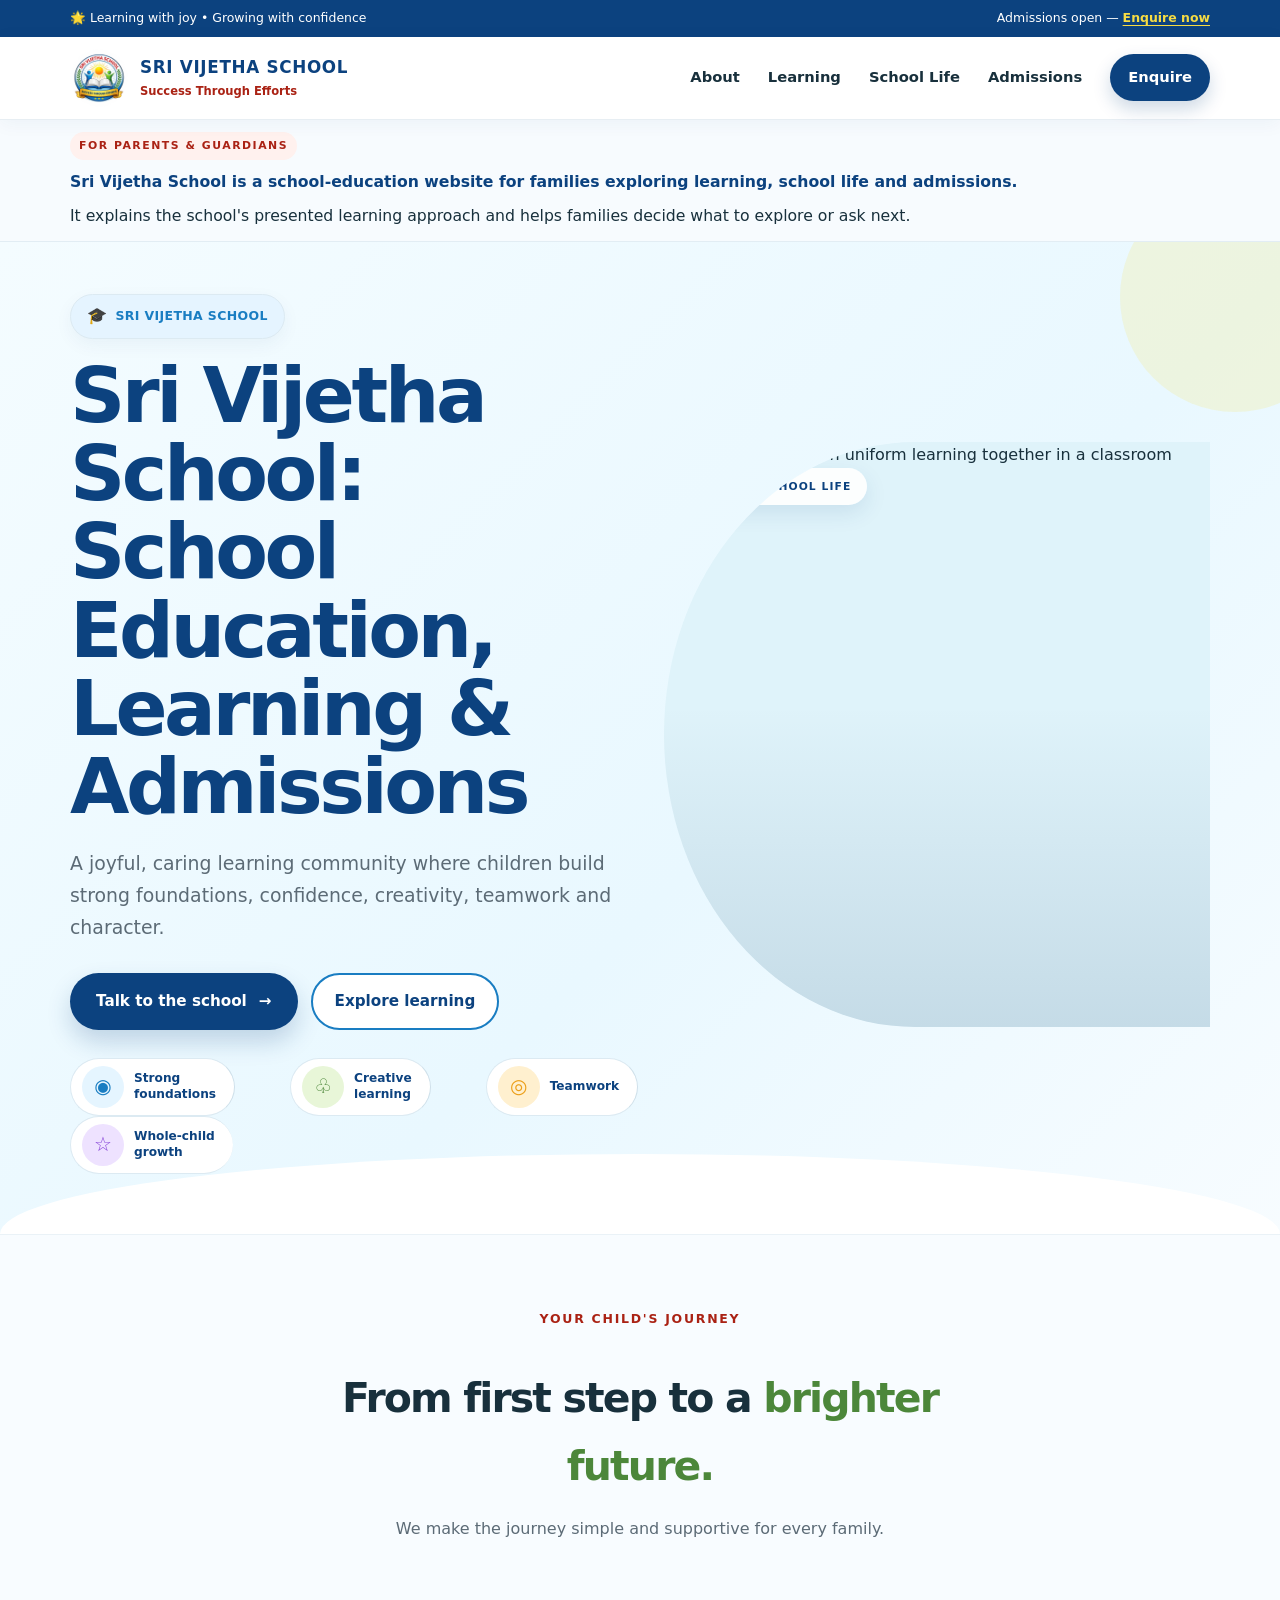
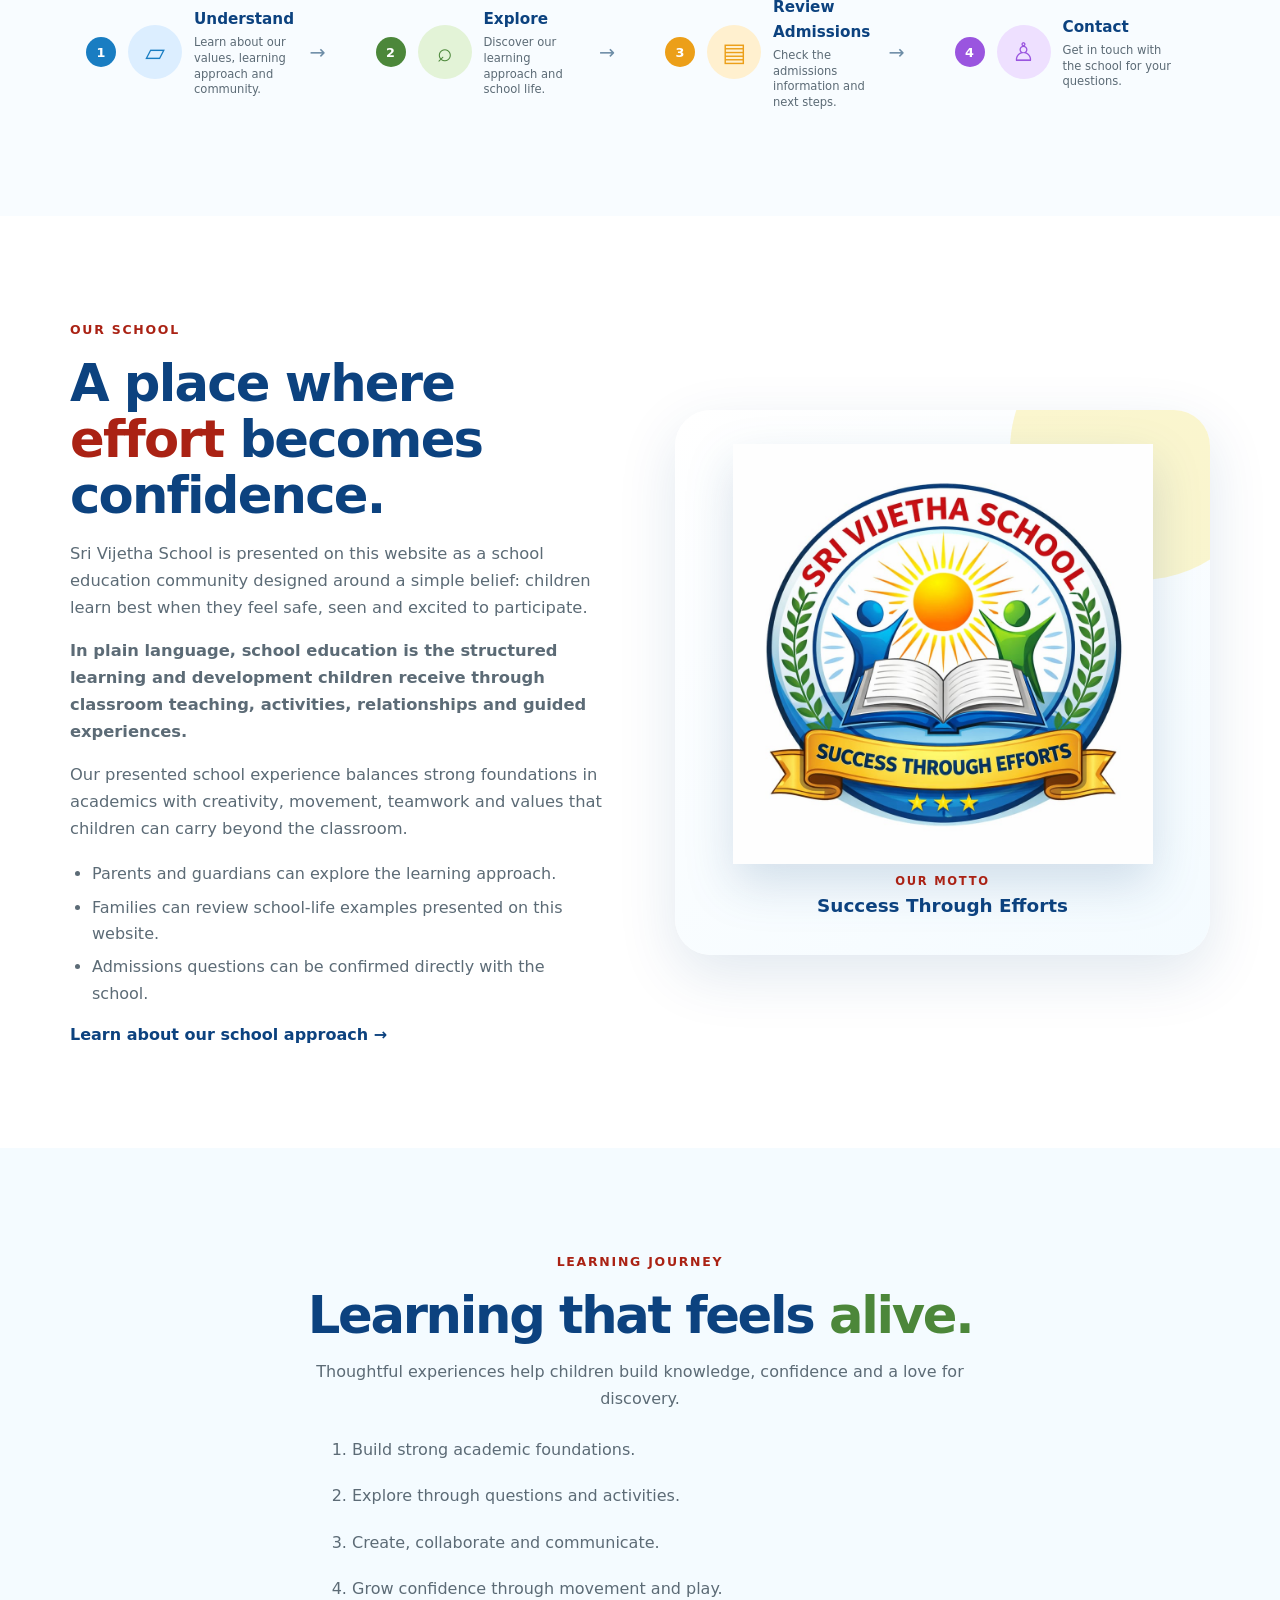
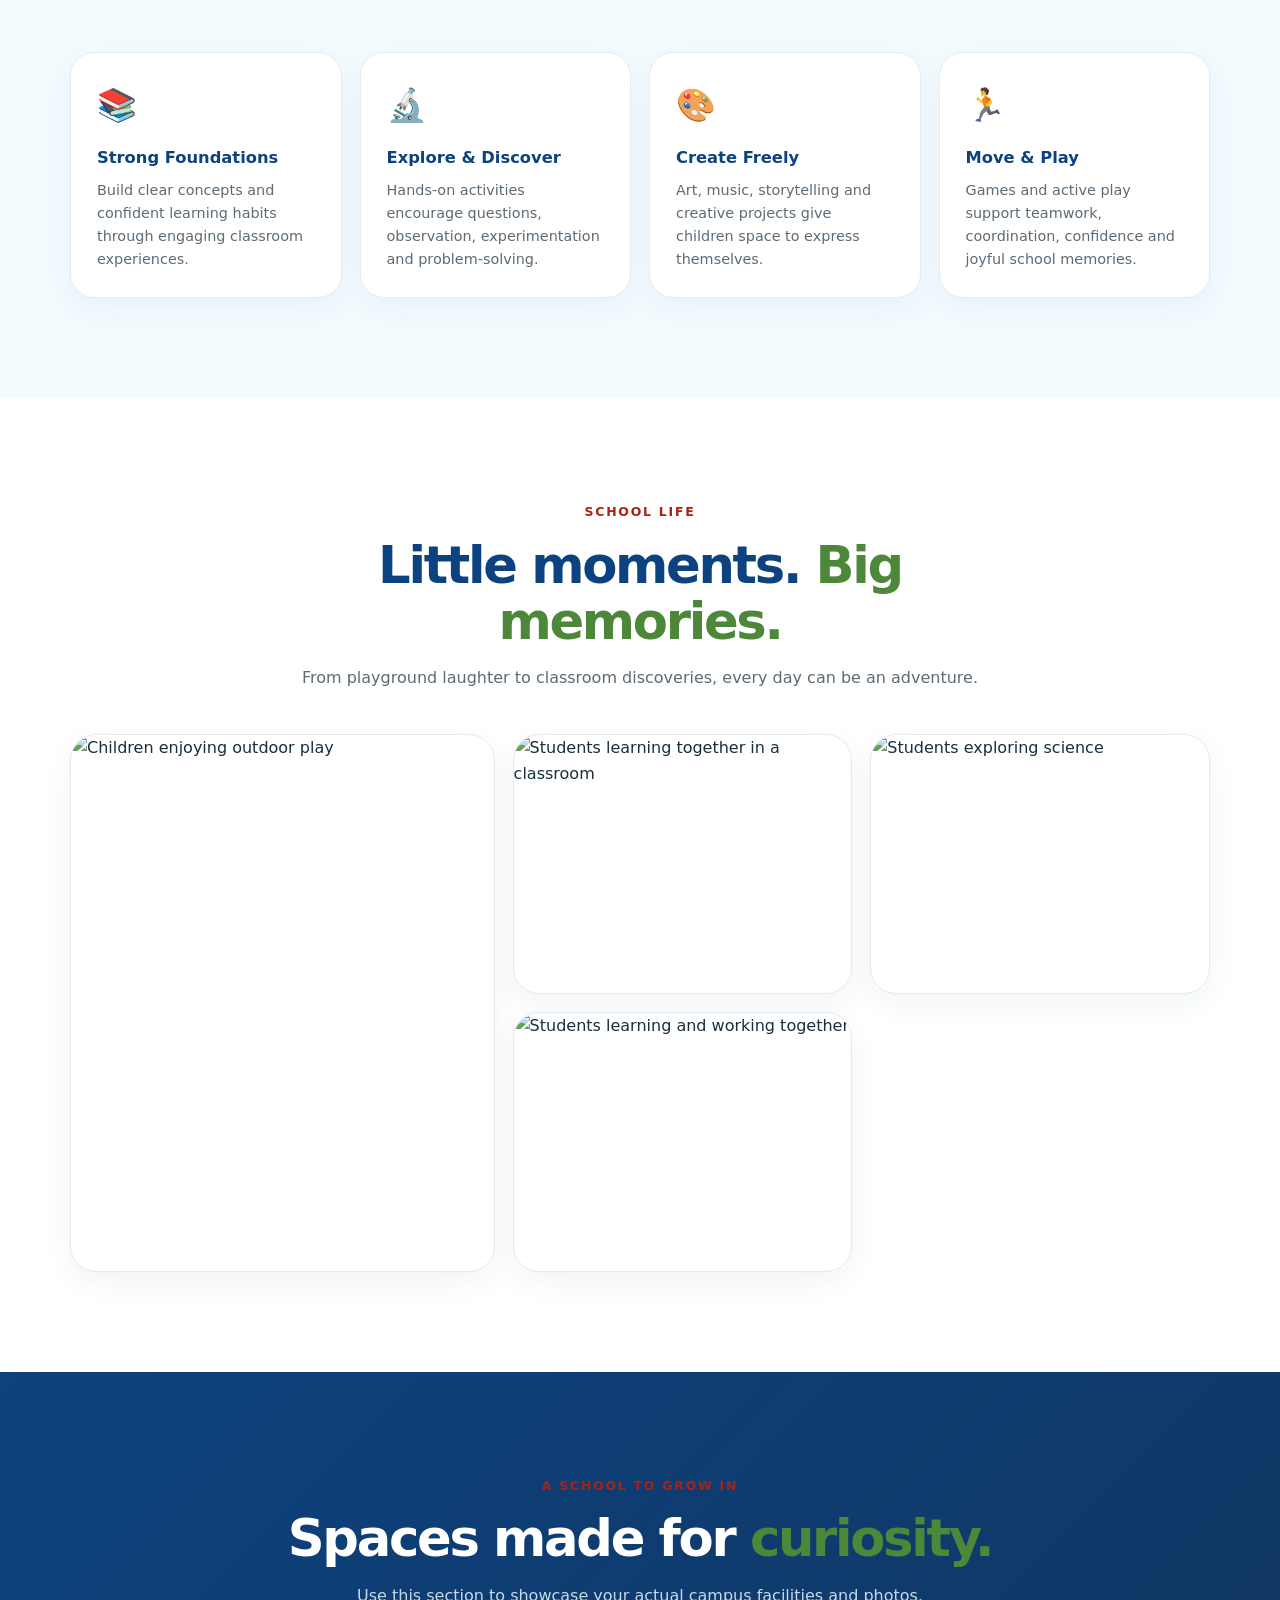
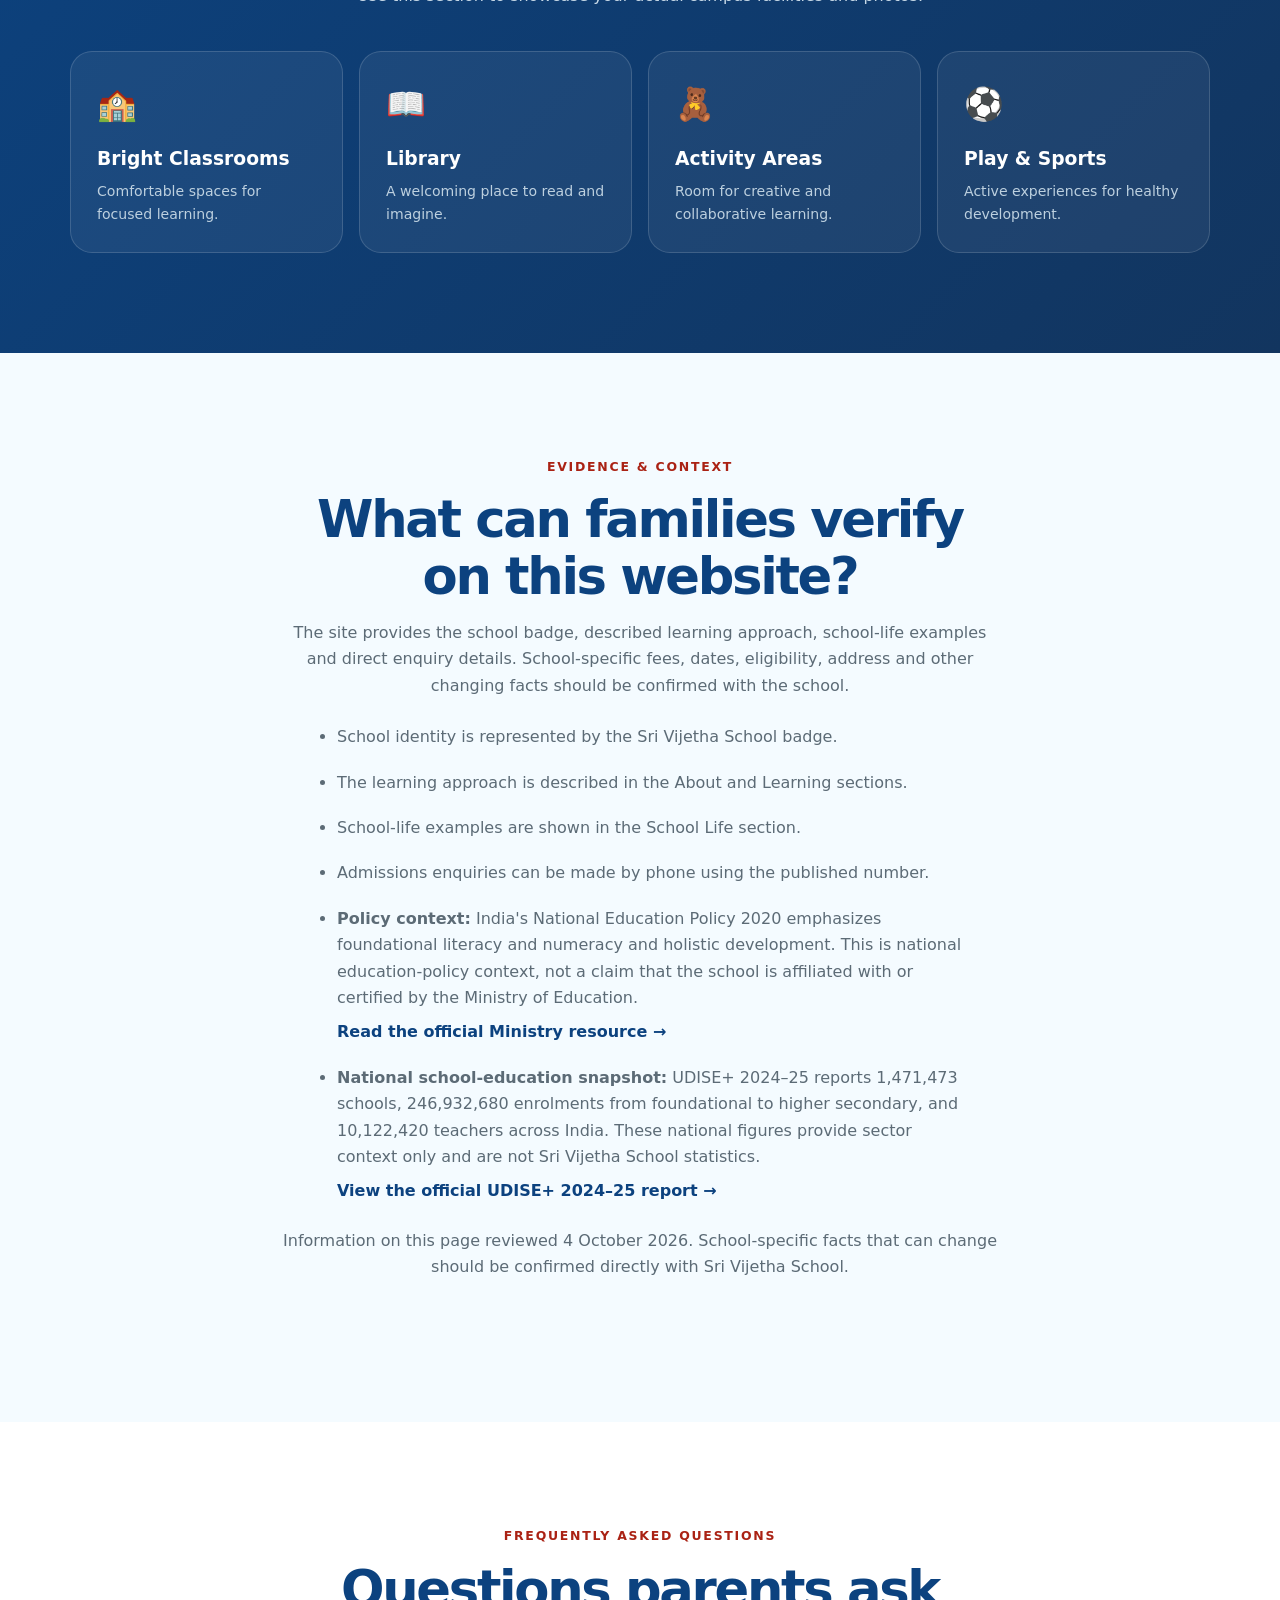
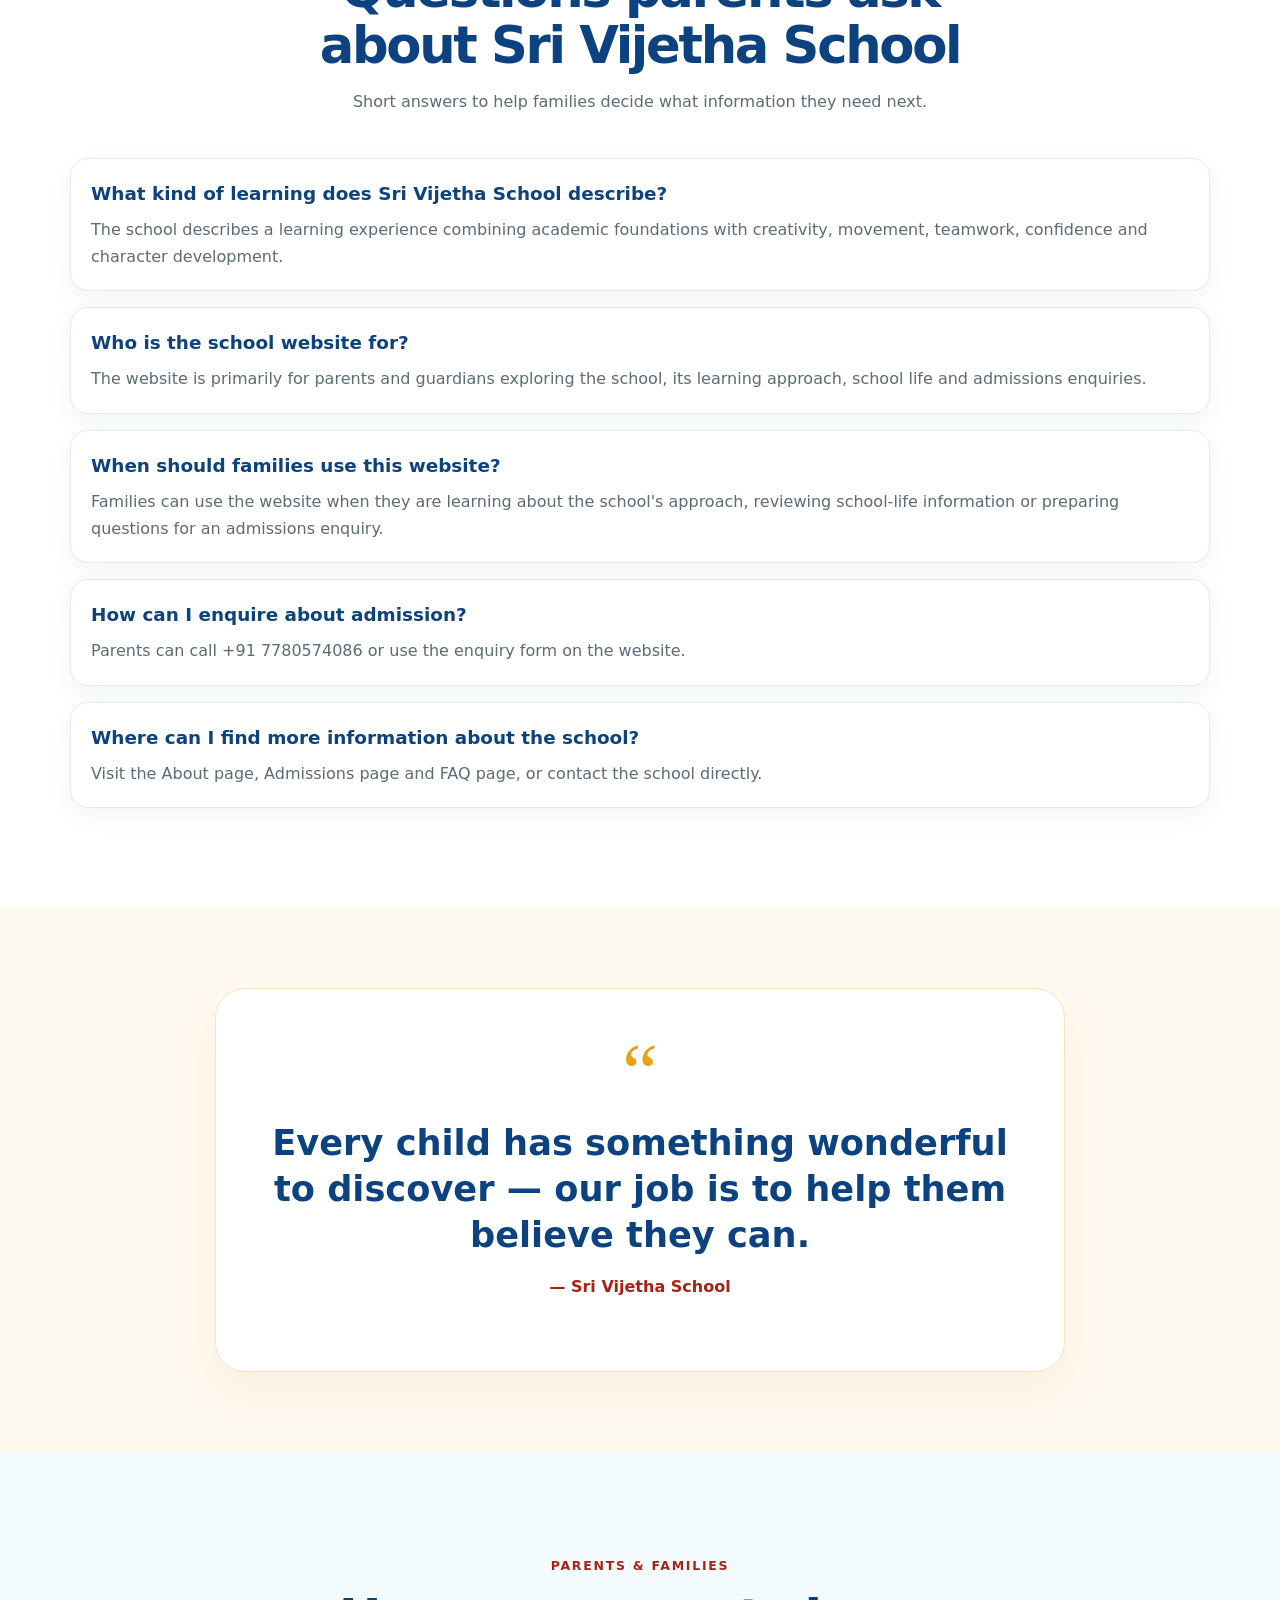
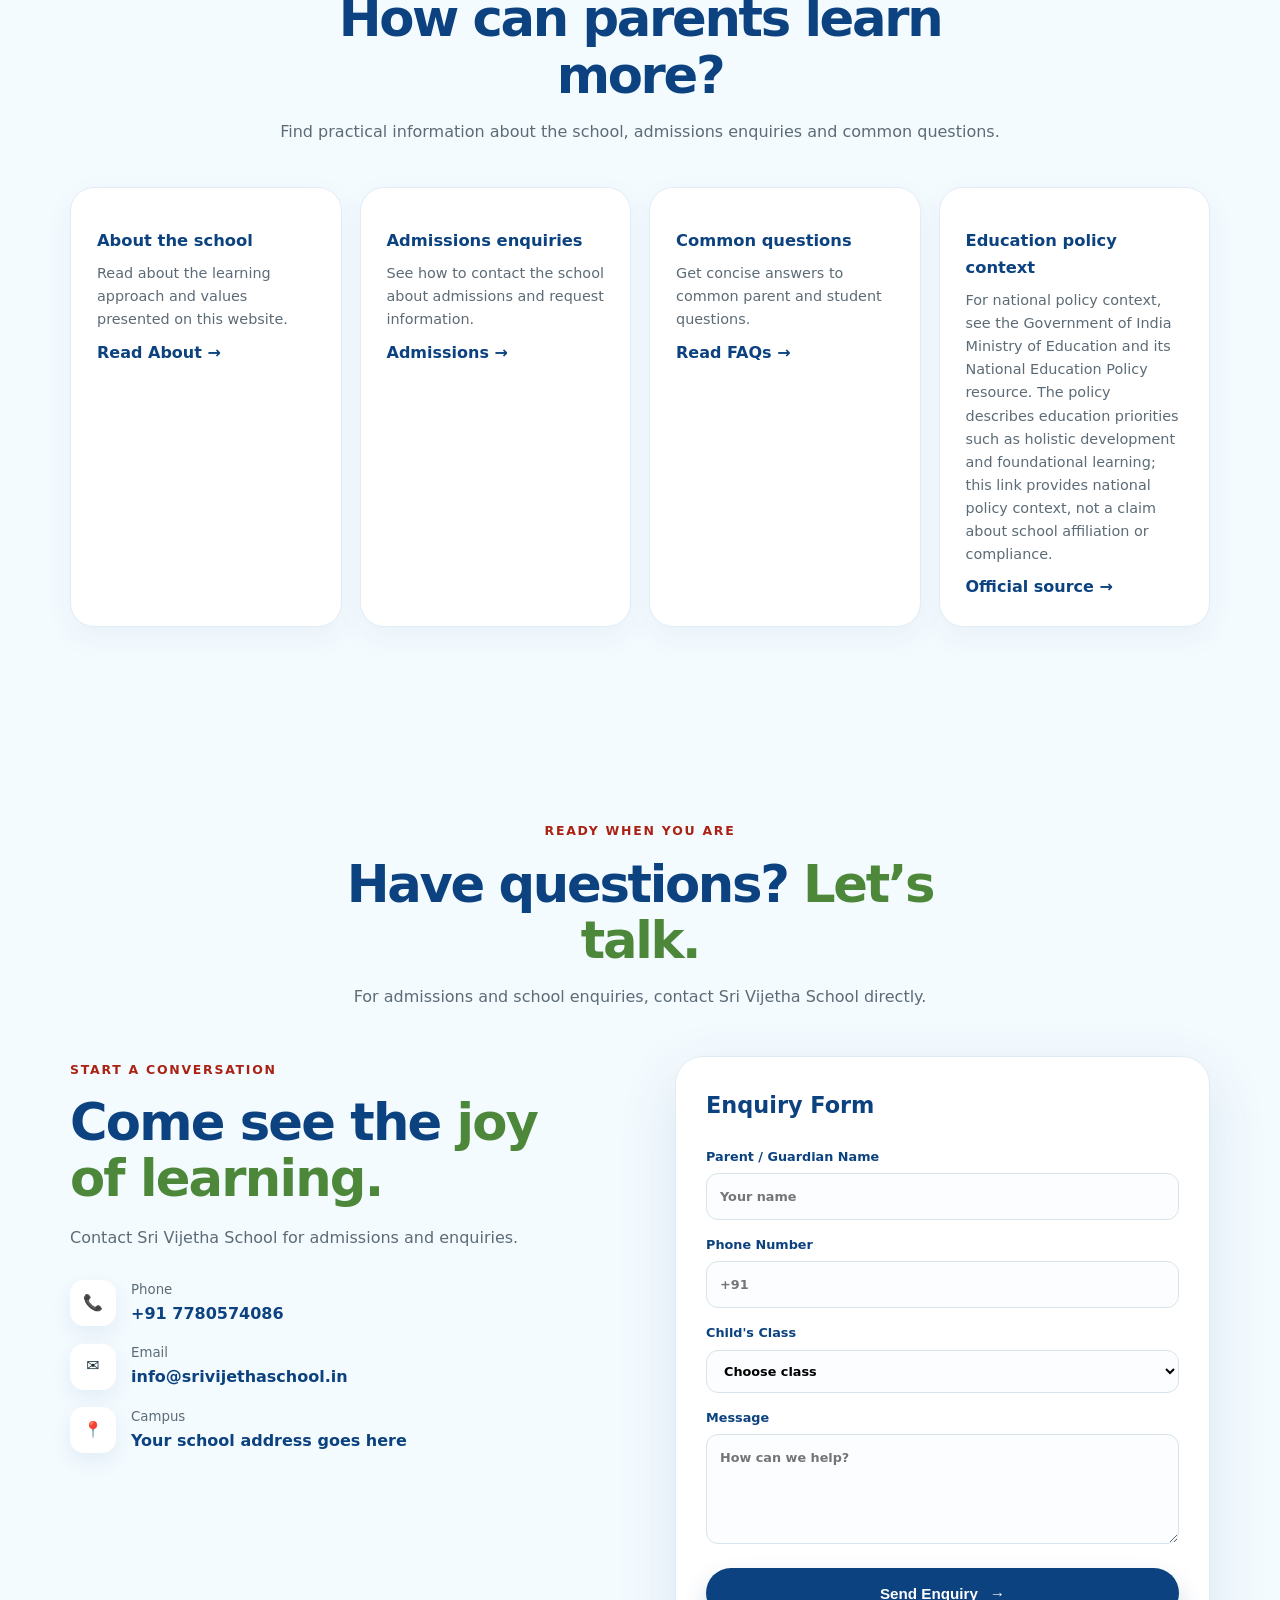
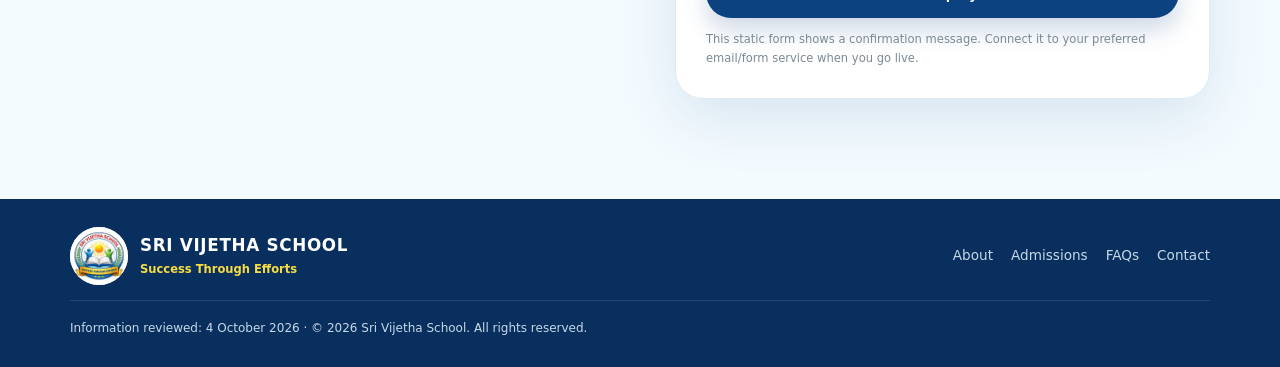
==== commit 6b42299e: "Add current education statistics and source citation" ====
--- a/index.html
+++ b/index.html
@@ -108,7 +108,7 @@
       <div class="facility-grid"><div class="facility"><span>🏫</span><h3>Bright Classrooms</h3><p>Comfortable spaces for focused learning.</p></div><div class="facility"><span>📖</span><h3>Library</h3><p>A welcoming place to read and imagine.</p></div><div class="facility"><span>🧸</span><h3>Activity Areas</h3><p>Room for creative and collaborative learning.</p></div><div class="facility"><span>⚽</span><h3>Play & Sports</h3><p>Active experiences for healthy development.</p></div></div>
     </div></section>
 
-    <section class="section section-soft"><div class="container"><div class="section-heading"><span class="section-kicker">EVIDENCE & CONTEXT</span><h2>What can families verify on this website?</h2><p>The site provides the school badge, described learning approach, school-life examples and direct enquiry details. School-specific fees, dates, eligibility, address and other changing facts should be confirmed with the school.</p><ul class="evidence-list"><li>School identity is represented by the Sri Vijetha School badge.</li><li>The learning approach is described in the About and Learning sections.</li><li>School-life examples are shown in the School Life section.</li><li>Admissions enquiries can be made by phone using the published number.</li><li><strong>Policy context:</strong> India's National Education Policy 2020 describes priorities including holistic development and foundational learning. This is national education-policy context, not a claim that the school is affiliated with or certified by the Ministry of Education. <a class="text-link" href="https://www.education.gov.in/national-education-policy" rel="noopener noreferrer">Read the official Ministry resource →</a></li></ul><p class="source-note">Information on this page reviewed 4 October 2026. School-specific facts that can change should be confirmed directly with Sri Vijetha School.</p></div></div></section>
+    <section class="section section-soft"><div class="container"><div class="section-heading"><span class="section-kicker">EVIDENCE & CONTEXT</span><h2>What can families verify on this website?</h2><p>The site provides the school badge, described learning approach, school-life examples and direct enquiry details. School-specific fees, dates, eligibility, address and other changing facts should be confirmed with the school.</p><ul class="evidence-list"><li>School identity is represented by the Sri Vijetha School badge.</li><li>The learning approach is described in the About and Learning sections.</li><li>School-life examples are shown in the School Life section.</li><li>Admissions enquiries can be made by phone using the published number.</li><li><strong>Policy context:</strong> India's National Education Policy 2020 emphasizes foundational literacy and numeracy and holistic development. This is national education-policy context, not a claim that the school is affiliated with or certified by the Ministry of Education. <a class="text-link" href="https://www.education.gov.in/national-education-policy" rel="noopener noreferrer">Read the official Ministry resource →</a></li><li><strong>National school-education snapshot:</strong> UDISE+ 2024–25 reports 1,471,473 schools, 246,932,680 enrolments from foundational to higher secondary, and 10,122,420 teachers across India. These national figures provide sector context only and are not Sri Vijetha School statistics. <a class="text-link" href="https://www.education.gov.in/sites/upload_files/mhrd/files/statistics-new/UDISE%2BReport%202024-25%20-%20NEP%20Structure.pdf" rel="noopener noreferrer">View the official UDISE+ 2024–25 report →</a></li></ul><p class="source-note">Information on this page reviewed 4 October 2026. School-specific facts that can change should be confirmed directly with Sri Vijetha School.</p></div></div></section>
 
     <section id="faq" class="section"><div class="container"><div class="section-heading"><span class="section-kicker">FREQUENTLY ASKED QUESTIONS</span><h2>Questions parents ask about Sri Vijetha School</h2><p>Short answers to help families decide what information they need next.</p></div><div class="faq-list"><article><h3>What kind of learning does Sri Vijetha School describe?</h3><p>The school describes a learning experience combining academic foundations with creativity, movement, teamwork, confidence and character development.</p></article><article><h3>Who is the school website for?</h3><p>The website is primarily for parents and guardians exploring the school, its learning approach, school life and admissions enquiries.</p></article><article><h3>When should families use this website?</h3><p>Families can use the website when they are learning about the school's approach, reviewing school-life information or preparing questions for an admissions enquiry.</p></article><article><h3>How can I enquire about admission?</h3><p>Parents can call <a href="tel:+917780574086">+91 7780574086</a> or use the enquiry form on the website.</p></article><article><h3>Where can I find more information about the school?</h3><p>Visit the <a href="about.html">About page</a>, <a href="admissions.html">Admissions page</a> and <a href="faq.html">FAQ page</a>, or contact the school directly.</p></article></div></div></section>
 
